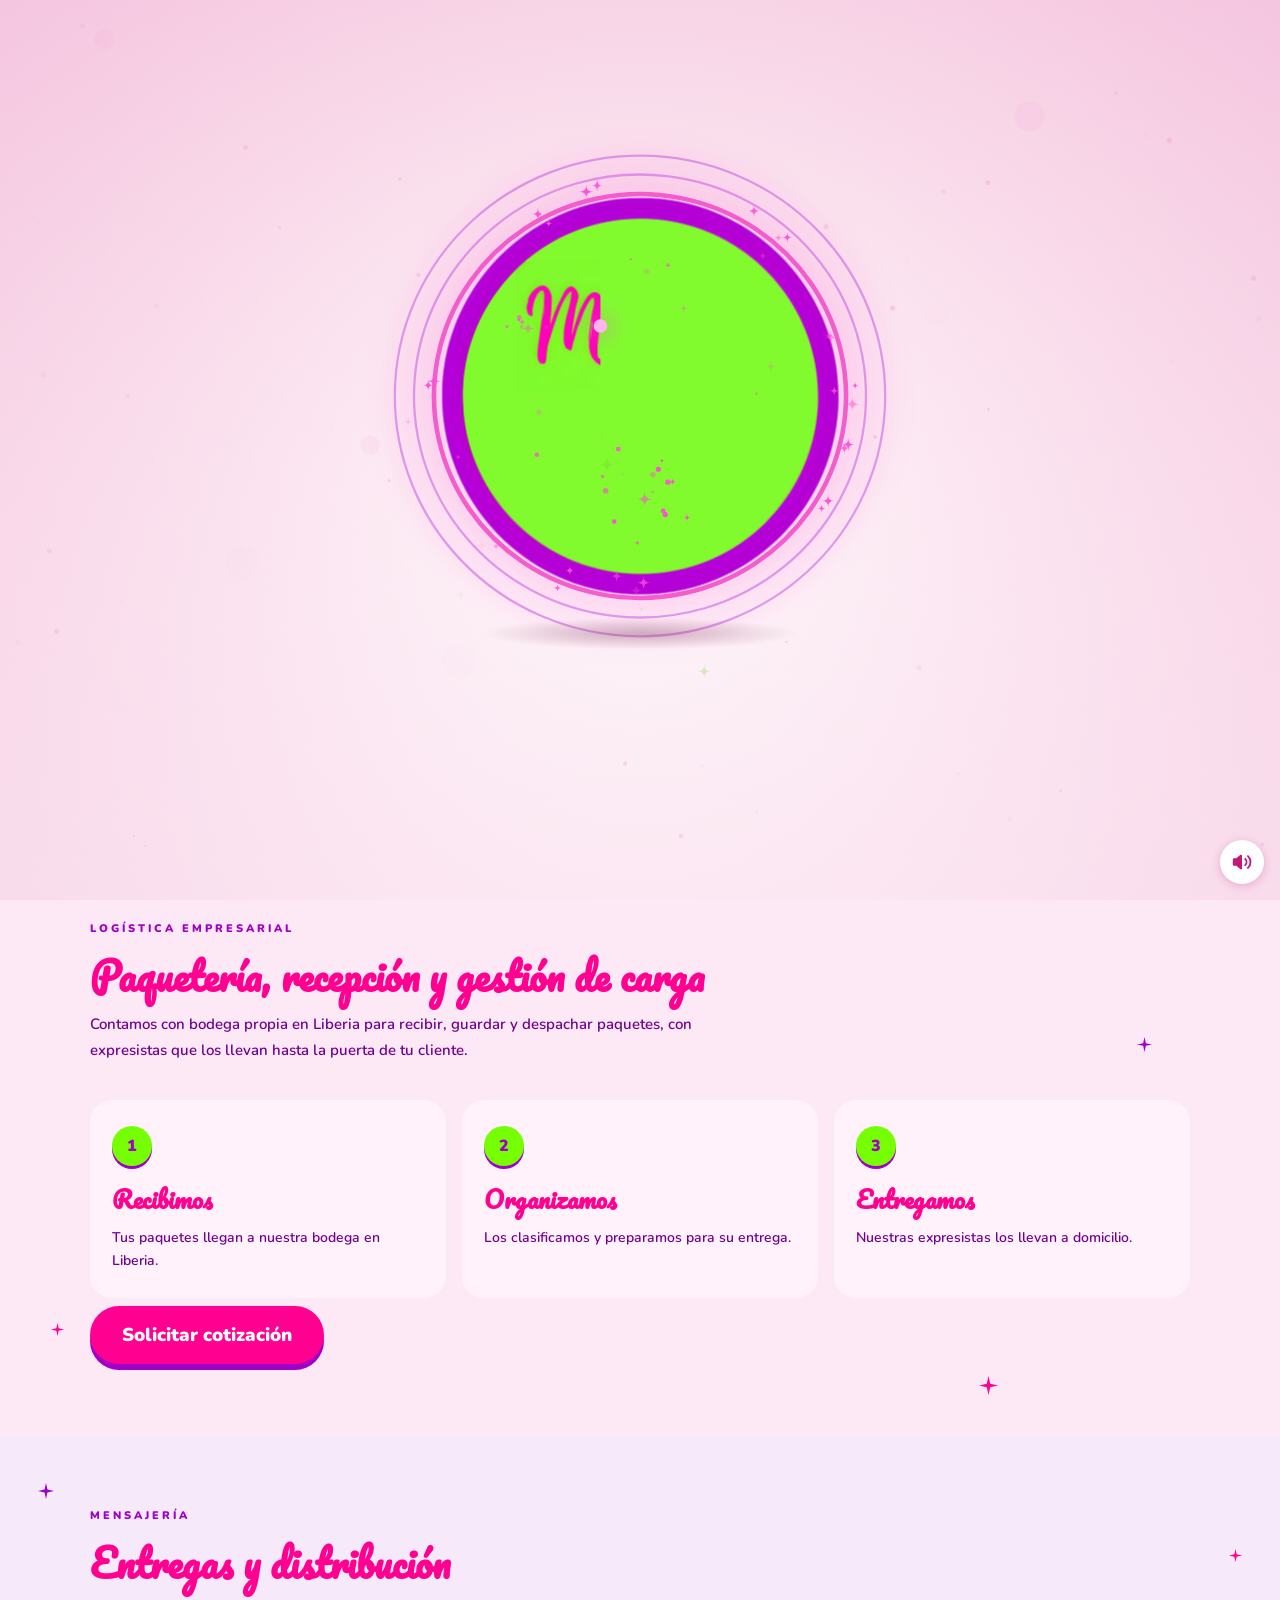
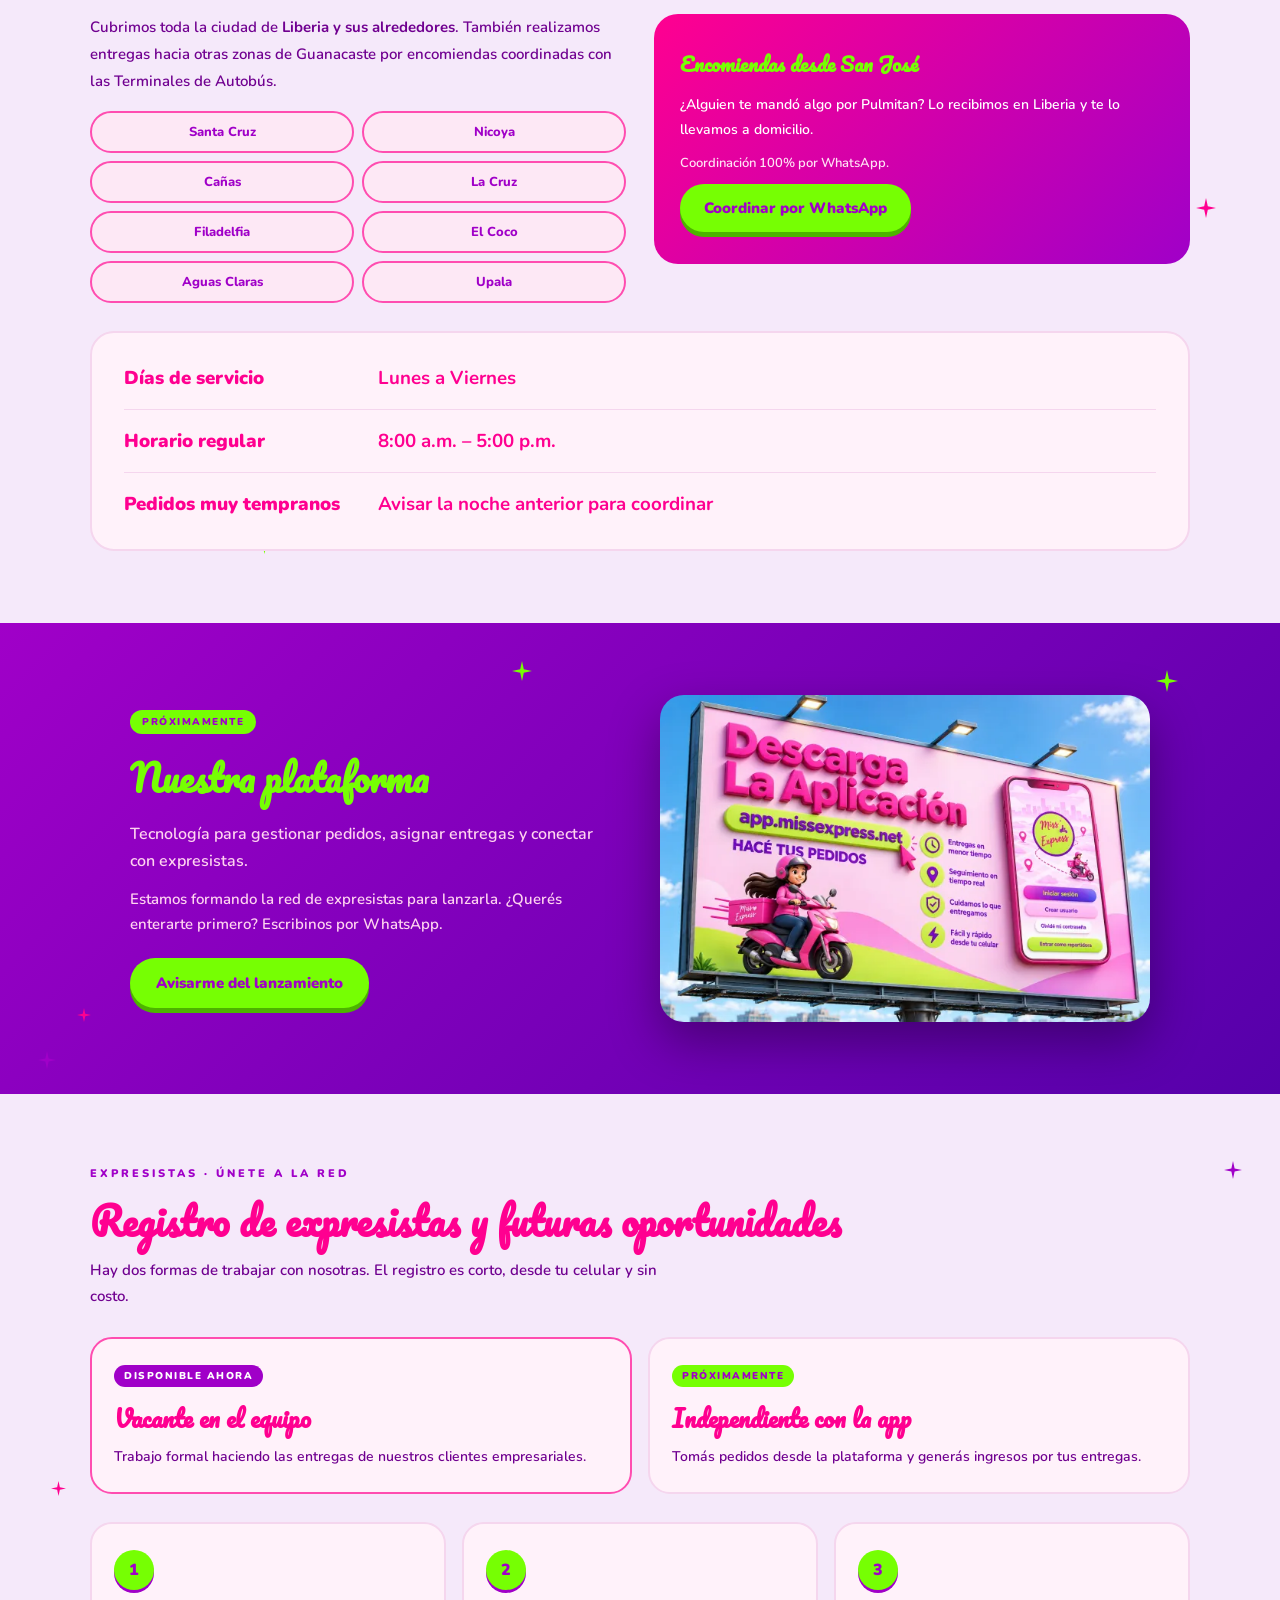
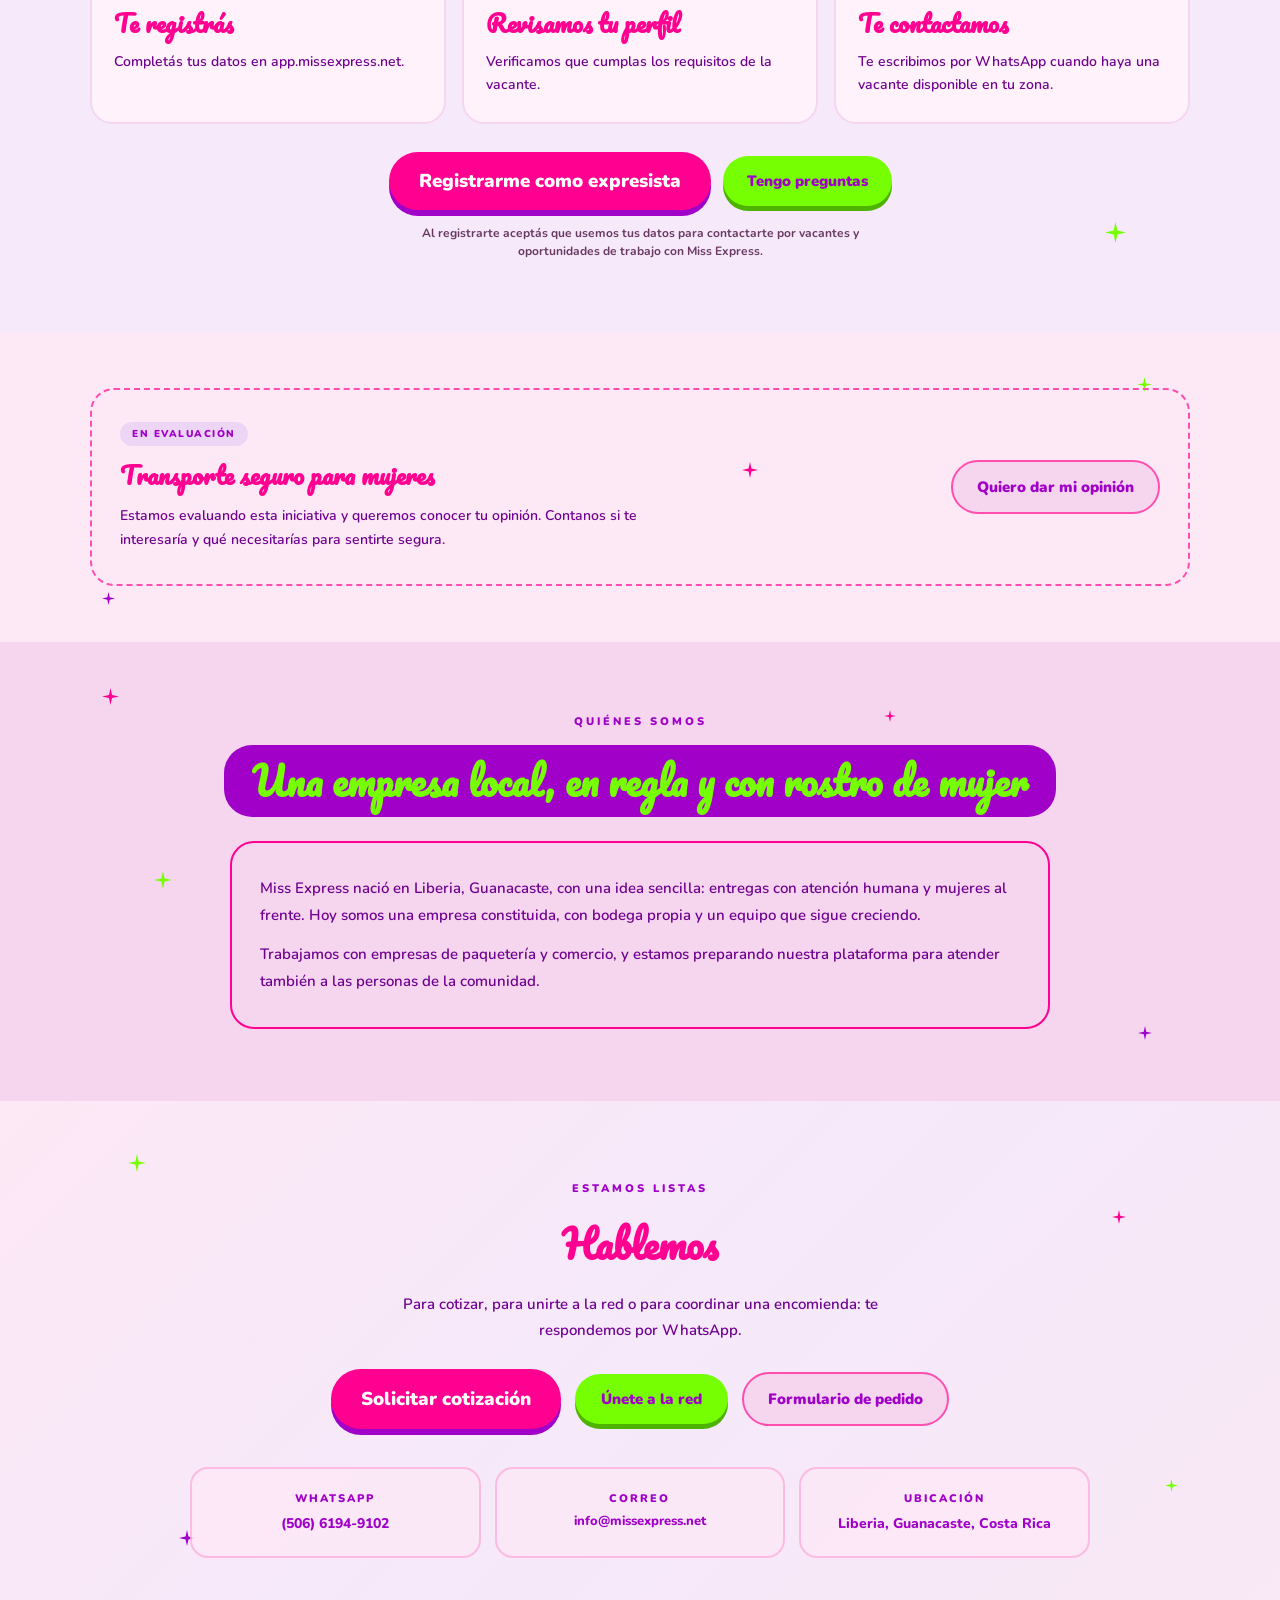
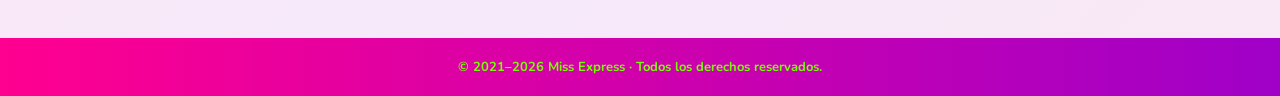
==== index.html @ f965c426 "Add intro animation with sound (img/intro.js), loaded with one tag in index.html Plays once per visi" ====
<!DOCTYPE html>
<html lang="es">
<head>
  <meta charset="utf-8"/>
  <!-- Seguridad: solo se permite lo que el sitio realmente usa (nada de terceros). Si algun dia agregas analitica, pixel, mapa o video, hay que permitirlo aqui. -->
  <meta http-equiv="Content-Security-Policy" content="default-src 'none'; script-src 'self' 'sha256-4MtlgUBeN1GFRUjgbDm10nyHS7yJCsRnuinpFXgWaWY=' https://www.clarity.ms https://scripts.clarity.ms; style-src 'self' 'unsafe-inline'; img-src 'self' https://*.clarity.ms https://c.bing.com; connect-src https://*.clarity.ms https://c.bing.com; font-src data:; base-uri 'none'; form-action 'none'; object-src 'none'; frame-src 'none'; upgrade-insecure-requests"/>
  <meta name="referrer" content="strict-origin-when-cross-origin"/>
  <meta name="viewport" content="width=device-width, initial-scale=1.0"/>

  <title>Miss Express – página principal</title>
  <meta name="description" content="Bienvenida a Miss Express: conoce nuestros servicios y accede fácilmente a la app para hacer tus pedidos en Liberia, Guanacaste."/>
  <meta name="robots" content="index, follow"/>
  <meta name="theme-color" content="#FF0090"/>

  <!-- Open Graph -->
  <meta property="og:url" content="https://missexpress.net/"/>
  <meta property="og:type" content="website"/>
  <meta property="og:title" content="Miss Express | Mensajería con rostro de mujer | Liberia, Guanacaste."/>
  <meta property="og:description" content="Mensajería local en Liberia, Guanacaste: entregas rápidas, seguras y con atención humana."/>
  <meta property="og:image" content="https://missexpress.net/img/Opengraph.png"/>

  <meta name="twitter:card" content="summary_large_image"/>
  <meta name="twitter:title" content="Miss Express | Mensajería con rostro de mujer | Liberia, Guanacaste."/>
  <meta name="twitter:description" content="Mensajería local en Liberia, Guanacaste: entregas rápidas, seguras y con atención humana."/>
  <meta name="twitter:image" content="https://missexpress.net/img/Opengraph.png"/>

  <!-- ICONOS -->
  <link rel="icon" type="image/webp" href="/img/favicon.webp"/>
  <link rel="apple-touch-icon" href="/img/Logo.webp"/>

  <link rel="preload" as="image" imagesrcset="img/Portada-640.webp 640w, img/Portada-960.webp 960w, img/Portada.webP.webp 1280w" imagesizes="(max-width:560px) calc(100vw - 104px), 452px" fetchpriority="high"/>
  <style>
:root{--rosa:#FF0090;--morado:#A000C8}
body{margin:0;font-family:'Nunito',sans-serif;background:#FDE8F5;color:#7A0050}
a{text-decoration:none}
h1,h2,h3,p{margin:0}
@keyframes brillito { 0%,100% { opacity:.35; transform:scale(.6) rotate(0deg); } 50% { opacity:1; transform:scale(1.15) rotate(12deg); } }
.brill { position:absolute; pointer-events:none; animation: brillito 2.6s ease-in-out infinite; }
.lima-legible{display:inline-block;background:#A000C8;color:#76FF03;padding:10px 18px;border-radius:18px}
h2.lima-legible{padding:12px 28px;border-radius:28px}
.icon-lima-border{stroke:#3C8C00;stroke-width:2.6}
.icon-lima-fill{stroke:#76FF03;stroke-width:1.8}
/* encabezado en celular: logo y boton arriba, y una barra morada con los 4 enlaces (en computadora no cambia) */
@media (max-width:700px){
  header.hdr{display:grid!important;grid-template-columns:1fr auto;align-items:center;gap:10px 12px!important;padding:10px 24px 0!important}
  header.hdr .hdr-logo{width:64px!important;height:64px!important}
  header.hdr .hdr-cta-m{display:inline-block!important}
  header.hdr .hdr-cta-d{display:none!important}
  header.hdr .hdr-nav{grid-column:1/-1;flex-wrap:nowrap!important;justify-content:space-between;gap:0!important;margin:0 -24px;padding:0 24px;background:#A000C8}
  header.hdr .hdr-nav a{padding:14px 6px!important}
}
/* inicio en celular: el titulo se ajusta al ancho de la pantalla (antes se cortaba) y el bloque queda centrado */
@media (max-width:700px){
  #inicio .hero-col{align-items:center!important;text-align:center}
  #inicio h1{font-size:clamp(34px,calc((100vw - 96px)/6.2),58px)!important}
  #inicio .hero-btns{justify-content:center}
}
/* la pagina se muestra cuando las fuentes estan listas (ver script al final del head) */
html.fp{visibility:hidden}
  </style>
  <!-- Fuentes Pacifico y Nunito incrustadas (solo caracteres del espanol): el texto nace con su fuente final y la pagina no salta al cargar -->
  <style>
@font-face{font-family:'Pacifico';font-style:normal;font-weight:400;font-display:swap;src:url([data-uri]) format('woff2')}
@font-face{font-family:'Nunito';font-style:normal;font-weight:600 900;font-display:swap;src:url([data-uri]) format('woff2')}
  </style>
    <script>
    /* 1) Evita saltos de diseno: la pagina queda oculta unos milisegundos hasta que las fuentes estan listas.
          Si algo falla, se muestra igual a los 2.5 s. Sin JavaScript nunca se oculta.
       2) Evita el clickjacking: si otro sitio intenta mostrar esta pagina dentro de un iframe, queda oculta.
       OJO: si editas este script, hay que recalcular el hash "sha256-..." de la meta Content-Security-Policy. */
    (function () {
      var h = document.documentElement;
      h.classList.add('fp');
      var enmarcada;
      try { enmarcada = window.top !== window.self; } catch (e) { enmarcada = true; }
      if (enmarcada) { return; }
      var listo = function () { h.classList.remove('fp'); };
      try {
        Promise.all([document.fonts.load('400 16px Pacifico'), document.fonts.load('800 16px Nunito')]).then(listo, listo);
      } catch (e) { listo(); }
      setTimeout(listo, 2500);
    })();
  </script>
</head>
<body>
<script src="img/intro.js"></script>
<div style="width:100%;background:#FDE8F5;display:flex;flex-direction:column">

<!-- FRANJA DE RECLUTAMIENTO -->
<aside aria-label="Reclutamiento de expresistas" style="background:#76FF03;padding:9px 24px;text-align:center;font-size:13px;font-weight:800;color:#5B0078">
  Estamos reclutando expresistas en Liberia ·
  <a href="https://app.missexpress.net/requisitos-repartidora" style="color:#A000C8;text-decoration:underline;white-space:nowrap">Registrate aquí</a>
</aside>

<!-- NAV -->
<header class="hdr" style="background:linear-gradient(90deg,#FF0090,#A000C8);display:flex;flex-wrap:wrap;align-items:center;justify-content:space-between;gap:12px;padding:12px 32px;padding:12px max(32px,calc((100% - 1100px)/4 - 54px)) 12px max(32px,calc((100% - 1100px)/4 - 44px));box-sizing:border-box">
  <div style="display:flex;align-items:center;gap:10px">
    <div class="hdr-logo" style="width:88px;height:88px;border-radius:50%;overflow:hidden;position:relative;flex-shrink:0"><img src="img/Logo.webp" alt="Miss Express" width="154" height="154" style="position:absolute;width:137.4%;height:auto;max-width:none;left:-18.7%;top:-16.2%;display:block"></div>
  </div>
  <a class="hdr-cta-m" href="#red" style="display:none;background:#76FF03;color:#A000C8;font-size:13px;font-weight:900;padding:13px 20px;border-radius:50px;box-shadow:0 3px 0 #4DB300">Expresistas</a>
  <nav class="hdr-nav" style="display:flex;flex-wrap:wrap;align-items:center;gap:6px">
    <a href="#inicio" style="color:#76FF03;font-size:13px;font-weight:800;padding:8px 14px">Inicio</a>
    <a href="#empresas" style="color:#76FF03;font-size:13px;font-weight:800;padding:8px 14px">Empresas</a>
    <a href="#plataforma" style="color:#76FF03;font-size:13px;font-weight:800;padding:8px 14px">Nuestra app</a>
    <a href="#contacto" style="color:#76FF03;font-size:13px;font-weight:800;padding:8px 14px">Contacto</a>
    <a class="hdr-cta-d" href="#red" style="background:#76FF03;color:#A000C8;font-size:13px;font-weight:900;padding:10px 18px;border-radius:50px;box-shadow:0 3px 0 #4DB300">Expresistas</a>
  </nav>
</header>

<main>
<!-- HERO -->
<section id="inicio" style="background:linear-gradient(160deg,#FDE8F5 0%,#F5E9FA 50%,#F9E8F5 100%);padding:80px 48px 56px;box-sizing:border-box;position:relative;overflow:hidden">
  <div class="brill" style="top:8%;left:5%;animation-delay:0s" aria-hidden="true">
    <svg width="20" height="20" viewBox="0 0 20 20"><path d="M10 0 L11.8 8.2 L20 10 L11.8 11.8 L10 20 L8.2 11.8 L0 10 L8.2 8.2Z" fill="#FF0090"></path></svg>
  </div>
  <div class="brill" style="top:6%;right:28%;animation-delay:.7s" aria-hidden="true">
    <svg width="28" height="28" viewBox="0 0 20 20"><path d="M10 0 L11.8 8.2 L20 10 L11.8 11.8 L10 20 L8.2 11.8 L0 10 L8.2 8.2Z" fill="#76FF03"></path></svg>
  </div>
  <div class="brill" style="top:42%;right:10%;animation-delay:1.3s" aria-hidden="true">
    <svg width="14" height="14" viewBox="0 0 20 20"><path d="M10 0 L11.8 8.2 L20 10 L11.8 11.8 L10 20 L8.2 11.8 L0 10 L8.2 8.2Z" fill="#A000C8"></path></svg>
  </div>
  <div class="brill" style="bottom:3%;right:3%;animation-delay:1.9s" aria-hidden="true">
    <svg width="12" height="12" viewBox="0 0 20 20"><path d="M10 0 L11.8 8.2 L20 10 L11.8 11.8 L10 20 L8.2 11.8 L0 10 L8.2 8.2Z" fill="#FF0090"></path></svg>
  </div>
  <div class="brill" style="top:15%;right:2%;animation-delay:2.3s" aria-hidden="true">
    <svg width="16" height="16" viewBox="0 0 20 20"><path d="M10 0 L11.8 8.2 L20 10 L11.8 11.8 L10 20 L8.2 11.8 L0 10 L8.2 8.2Z" fill="#A000C8"></path></svg>
  </div>
  <div class="brill" style="bottom:28%;right:30%;animation-delay:.3s" aria-hidden="true">
    <svg width="22" height="22" viewBox="0 0 20 20"><path d="M10 0 L11.8 8.2 L20 10 L11.8 11.8 L10 20 L8.2 11.8 L0 10 L8.2 8.2Z" fill="#76FF03"></path></svg>
  </div>
  <div style="max-width:1100px;margin:0 auto;position:relative;z-index:2">
    <div style="display:flex;flex-wrap:wrap;align-items:center;gap:48px">
      <div class="hero-col" style="flex:1 1 420px;min-width:0;display:flex;flex-direction:column;gap:20px;align-items:flex-start">
        <span style="background:rgba(160,0,200,.1);color:#A000C8;font-size:11px;font-weight:900;letter-spacing:2px;text-transform:uppercase;padding:7px 16px;border-radius:50px;border:1.5px solid rgba(160,0,200,.2)">Logística · Entregas · Tecnología</span>
        <h1 style="font-family:'Pacifico',cursive;font-size:58px;line-height:1.15;color:var(--rosa)">Movemos negocios. <span style="color:#A000C8">Conectamos oportunidades.</span></h1>
        <p class="lima-legible" style="font-size:18px;line-height:1.7;font-weight:700;max-width:480px;margin-top:24px">Soluciones logísticas y de entrega respaldadas por tecnología en Liberia, Guanacaste.</p>
        <div class="hero-btns" style="display:flex;flex-wrap:wrap;gap:12px;align-items:center">
          <a href="https://app.missexpress.net/cotizar" style="background:var(--rosa);color:#FFFFFF;font-size:18.7px;font-weight:900;text-align:center;padding:17px 32px;border-radius:50px;box-shadow:0 6px 0 #A000C8">Solicitar cotización</a>
          <a href="#plataforma" style="background:#F5D6EE;color:var(--morado);font-size:15px;font-weight:900;padding:15px 24px;border-radius:50px;border:2px solid #FF4DB0">Conocer la plataforma</a>
        </div>
      </div>
      <div style="flex:1 1 400px;max-width:460px;border-radius:28px;border:4px solid #A000C8;overflow:hidden;box-shadow:0 20px 60px rgba(160,0,200,.25),0 0 0 6px rgba(160,0,200,.08)">
        <img src="img/Portada-960.webp" srcset="img/Portada-640.webp 640w, img/Portada-960.webp 960w, img/Portada.webP.webp 1280w" sizes="(max-width:560px) calc(100vw - 104px), 452px" width="960" height="540" fetchpriority="high" decoding="async" alt="Expresista, moto rosada y bodega de Miss Express" style="width:100%;height:auto;display:block">
      </div>
    </div>
    <div style="display:grid;grid-template-columns:repeat(4,1fr);gap:8px;margin-top:40px">
      <a href="#empresas" style="display:flex;flex-direction:column;align-items:center;text-align:center;gap:6px;background:#EDD6F5;border:2px solid #C87FE0;border-radius:16px;padding:12px 6px;min-width:0">
        <svg width="20" height="20" viewBox="0 0 24 24" fill="none" stroke-linecap="round" stroke-linejoin="round" aria-hidden="true" style="flex-shrink:0"><g class="icon-lima-border"><path d="M21 8l-9-5-9 5v8l9 5 9-5V8z"></path><path d="M3 8l9 5 9-5M12 13v8"></path></g><g class="icon-lima-fill"><path d="M21 8l-9-5-9 5v8l9 5 9-5V8z"></path><path d="M3 8l9 5 9-5M12 13v8"></path></g></svg>
        <span style="font-size:11px;font-weight:900;color:var(--morado);line-height:1.3">Logística empresarial</span>
      </a>
      <a href="#cobertura" style="display:flex;flex-direction:column;align-items:center;text-align:center;gap:6px;background:#EDD6F5;border:2px solid #C87FE0;border-radius:16px;padding:12px 6px;min-width:0">
        <svg width="20" height="20" viewBox="0 0 24 24" fill="none" stroke-linecap="round" stroke-linejoin="round" aria-hidden="true" style="flex-shrink:0"><g class="icon-lima-border"><circle cx="6" cy="17" r="3"></circle><circle cx="18" cy="17" r="3"></circle><path d="M9 17h6M6 14l3-7h4l2 4h3"></path></g><g class="icon-lima-fill"><circle cx="6" cy="17" r="3"></circle><circle cx="18" cy="17" r="3"></circle><path d="M9 17h6M6 14l3-7h4l2 4h3"></path></g></svg>
        <span style="font-size:11px;font-weight:900;color:var(--morado);line-height:1.3">Mensajería</span>
      </a>
      <a href="#plataforma" style="display:flex;flex-direction:column;align-items:center;text-align:center;gap:6px;background:#EDD6F5;border:2px solid #C87FE0;border-radius:16px;padding:12px 6px;min-width:0">
        <svg width="20" height="20" viewBox="0 0 24 24" fill="none" stroke-linecap="round" stroke-linejoin="round" aria-hidden="true" style="flex-shrink:0"><g class="icon-lima-border"><rect x="7" y="2" width="10" height="20" rx="2"></rect><path d="M11 18h2"></path></g><g class="icon-lima-fill"><rect x="7" y="2" width="10" height="20" rx="2"></rect><path d="M11 18h2"></path></g></svg>
        <span style="font-size:11px;font-weight:900;color:var(--morado);line-height:1.3">Nuestra plataforma</span>
      </a>
      <a href="#red" style="display:flex;flex-direction:column;align-items:center;text-align:center;gap:6px;background:#EDD6F5;border:2px solid #C87FE0;border-radius:16px;padding:12px 6px;min-width:0">
        <svg width="20" height="20" viewBox="0 0 24 24" fill="none" stroke-linecap="round" stroke-linejoin="round" aria-hidden="true" style="flex-shrink:0"><g class="icon-lima-border"><circle cx="12" cy="8" r="4"></circle><path d="M4 21c0-4 4-6 8-6s8 2 8 6"></path></g><g class="icon-lima-fill"><circle cx="12" cy="8" r="4"></circle><path d="M4 21c0-4 4-6 8-6s8 2 8 6"></path></g></svg>
        <span style="font-size:11px;font-weight:900;color:var(--morado);line-height:1.3">Únete a la red</span>
      </a>
    </div>
  </div>
</section>

<!-- 1. LOGÍSTICA EMPRESARIAL -->
<section id="empresas" style="background:#FDE8F5;padding:72px 48px;box-sizing:border-box;position:relative;overflow:hidden">
  <div class="brill" style="top:4%;right:3%;animation-delay:.3s" aria-hidden="true">
    <svg width="18" height="18" viewBox="0 0 20 20"><path d="M10 0 L11.8 8.2 L20 10 L11.8 11.8 L10 20 L8.2 11.8 L0 10 L8.2 8.2Z" fill="#76FF03"></path></svg>
  </div>
  <div class="brill" style="bottom:16%;left:4%;animation-delay:1.1s" aria-hidden="true">
    <svg width="13" height="13" viewBox="0 0 20 20"><path d="M10 0 L11.8 8.2 L20 10 L11.8 11.8 L10 20 L8.2 11.8 L0 10 L8.2 8.2Z" fill="#FF0090"></path></svg>
  </div>
  <div class="brill" style="top:32%;right:10%;animation-delay:2.0s" aria-hidden="true">
    <svg width="15" height="15" viewBox="0 0 20 20"><path d="M10 0 L11.8 8.2 L20 10 L11.8 11.8 L10 20 L8.2 11.8 L0 10 L8.2 8.2Z" fill="#A000C8"></path></svg>
  </div>
  <div class="brill" style="bottom:6%;right:22%;animation-delay:.9s" aria-hidden="true">
    <svg width="19" height="19" viewBox="0 0 20 20"><path d="M10 0 L11.8 8.2 L20 10 L11.8 11.8 L10 20 L8.2 11.8 L0 10 L8.2 8.2Z" fill="#FF0090"></path></svg>
  </div>
  <div style="max-width:1100px;margin:0 auto;position:relative;z-index:2">
    <p style="font-size:11px;font-weight:900;letter-spacing:3px;text-transform:uppercase;color:#A000C8;margin-bottom:16px">Logística empresarial</p>
    <h2 style="font-family:'Pacifico',cursive;font-size:38px;color:var(--rosa);line-height:1.25;margin-bottom:12px">Paquetería, recepción y gestión de carga</h2>
    <p style="font-size:15px;line-height:1.75;font-weight:600;color:#700090;max-width:620px;margin-bottom:36px">Contamos con bodega propia en Liberia para recibir, guardar y despachar paquetes, con expresistas que los llevan hasta la puerta de tu cliente.</p>
    <div style="display:grid;grid-template-columns:repeat(auto-fit,minmax(min(240px,100%),1fr));gap:16px">
      <div style="background:#FFF2FA;border-radius:22px;padding:26px 22px">
        <div style="width:40px;height:40px;border-radius:50%;background:#76FF03;color:#A000C8;font-weight:900;display:flex;align-items:center;justify-content:center;margin-bottom:12px;box-shadow:0 3px 0 #A000C8">1</div>
        <h3 style="font-family:'Pacifico',cursive;font-size:24px;color:var(--rosa);margin-bottom:6px">Recibimos</h3>
        <p style="font-size:14px;line-height:1.65;font-weight:600;color:#700090">Tus paquetes llegan a nuestra bodega en Liberia.</p>
      </div>
      <div style="background:#FFF2FA;border-radius:22px;padding:26px 22px">
        <div style="width:40px;height:40px;border-radius:50%;background:#76FF03;color:#A000C8;font-weight:900;display:flex;align-items:center;justify-content:center;margin-bottom:12px;box-shadow:0 3px 0 #A000C8">2</div>
        <h3 style="font-family:'Pacifico',cursive;font-size:24px;color:var(--rosa);margin-bottom:6px">Organizamos</h3>
        <p style="font-size:14px;line-height:1.65;font-weight:600;color:#700090">Los clasificamos y preparamos para su entrega.</p>
      </div>
      <div style="background:#FFF2FA;border-radius:22px;padding:26px 22px">
        <div style="width:40px;height:40px;border-radius:50%;background:#76FF03;color:#A000C8;font-weight:900;display:flex;align-items:center;justify-content:center;margin-bottom:12px;box-shadow:0 3px 0 #A000C8">3</div>
        <h3 style="font-family:'Pacifico',cursive;font-size:24px;color:var(--rosa);margin-bottom:6px">Entregamos</h3>
        <p style="font-size:14px;line-height:1.65;font-weight:600;color:#700090">Nuestras expresistas los llevan a domicilio.</p>
      </div>
    </div>
    <div style="margin-top:8px">
      <a href="https://app.missexpress.net/cotizar" style="display:inline-block;background:var(--rosa);color:#FFFFFF;font-size:18.7px;font-weight:900;text-align:center;padding:16px 32px;border-radius:50px;box-shadow:0 6px 0 #A000C8">Solicitar cotización</a>
    </div>
  </div>
</section>

<!-- 2. MENSAJERÍA: COBERTURA Y HORARIO -->
<section id="cobertura" style="background:#F5E9FA;padding:72px 48px;box-sizing:border-box;position:relative;overflow:hidden">
  <div class="brill" style="top:6%;left:3%;animation-delay:.6s" aria-hidden="true">
    <svg width="16" height="16" viewBox="0 0 20 20"><path d="M10 0 L11.8 8.2 L20 10 L11.8 11.8 L10 20 L8.2 11.8 L0 10 L8.2 8.2Z" fill="#A000C8"></path></svg>
  </div>
  <div class="brill" style="top:46%;right:5%;animation-delay:1.7s" aria-hidden="true">
    <svg width="20" height="20" viewBox="0 0 20 20"><path d="M10 0 L11.8 8.2 L20 10 L11.8 11.8 L10 20 L8.2 11.8 L0 10 L8.2 8.2Z" fill="#FF0090"></path></svg>
  </div>
  <div class="brill" style="bottom:8%;left:20%;animation-delay:.4s" aria-hidden="true">
    <svg width="17" height="17" viewBox="0 0 20 20"><path d="M10 0 L11.8 8.2 L20 10 L11.8 11.8 L10 20 L8.2 11.8 L0 10 L8.2 8.2Z" fill="#76FF03"></path></svg>
  </div>
  <div class="brill" style="top:14%;right:3%;animation-delay:2.2s" aria-hidden="true">
    <svg width="13" height="13" viewBox="0 0 20 20"><path d="M10 0 L11.8 8.2 L20 10 L11.8 11.8 L10 20 L8.2 11.8 L0 10 L8.2 8.2Z" fill="#FF0090"></path></svg>
  </div>
  <div style="max-width:1100px;margin:0 auto;position:relative;z-index:2">
    <p style="font-size:11px;font-weight:900;letter-spacing:3px;text-transform:uppercase;color:#A000C8;margin-bottom:16px">Mensajería</p>
    <h2 style="font-family:'Pacifico',cursive;font-size:38px;color:var(--rosa);line-height:1.25;margin-bottom:28px">Entregas y distribución</h2>
    <div style="display:grid;grid-template-columns:repeat(auto-fit,minmax(min(320px,100%),1fr));gap:28px;align-items:start">
      <div>
        <p style="font-size:15px;line-height:1.8;font-weight:600;color:#700090;margin-bottom:16px">Cubrimos toda la ciudad de <strong>Liberia y sus alrededores</strong>. También realizamos entregas hacia otras zonas de Guanacaste por encomiendas coordinadas con las Terminales de Autobús.</p>
        <div style="display:grid;grid-template-columns:1fr 1fr;gap:8px">
          <div style="background:#FDE8F5;border:2px solid #FF4DB0;border-radius:50px;padding:10px 14px;font-size:13px;font-weight:800;color:var(--morado);text-align:center">Santa Cruz</div>
          <div style="background:#FDE8F5;border:2px solid #FF4DB0;border-radius:50px;padding:10px 14px;font-size:13px;font-weight:800;color:var(--morado);text-align:center">Nicoya</div>
          <div style="background:#FDE8F5;border:2px solid #FF4DB0;border-radius:50px;padding:10px 14px;font-size:13px;font-weight:800;color:var(--morado);text-align:center">Cañas</div>
          <div style="background:#FDE8F5;border:2px solid #FF4DB0;border-radius:50px;padding:10px 14px;font-size:13px;font-weight:800;color:var(--morado);text-align:center">La Cruz</div>
          <div style="background:#FDE8F5;border:2px solid #FF4DB0;border-radius:50px;padding:10px 14px;font-size:13px;font-weight:800;color:var(--morado);text-align:center">Filadelfia</div>
          <div style="background:#FDE8F5;border:2px solid #FF4DB0;border-radius:50px;padding:10px 14px;font-size:13px;font-weight:800;color:var(--morado);text-align:center">El Coco</div>
          <div style="background:#FDE8F5;border:2px solid #FF4DB0;border-radius:50px;padding:10px 14px;font-size:13px;font-weight:800;color:var(--morado);text-align:center">Aguas Claras</div>
          <div style="background:#FDE8F5;border:2px solid #FF4DB0;border-radius:50px;padding:10px 14px;font-size:13px;font-weight:800;color:var(--morado);text-align:center">Upala</div>
        </div>
      </div>
      <div style="background:linear-gradient(135deg,#FF0090,#A000C8);border-radius:24px;padding:32px 26px;display:flex;flex-direction:column;gap:12px;align-items:flex-start">
        <h3 style="font-family:'Pacifico',cursive;font-size:20px;color:#76FF03">Encomiendas desde San José</h3>
        <p style="font-size:14px;line-height:1.75;font-weight:600;color:#FFFFFF">¿Alguien te mandó algo por Pulmitan? Lo recibimos en Liberia y te lo llevamos a domicilio.</p>
        <p style="font-size:13px;font-weight:600;color:#FFE3F5">Coordinación 100% por WhatsApp.</p>
        <a href="https://wa.me/50661949102" style="background:#76FF03;color:#A000C8;font-size:15px;font-weight:900;padding:14px 24px;border-radius:50px;box-shadow:0 5px 0 #4DB300">Coordinar por WhatsApp</a>
      </div>
    </div>
    <div style="margin-top:28px;background:#FFF2FA;border:2px solid #F5D6EE;border-radius:24px;padding:32px;display:flex;flex-direction:column;gap:18px">
      <div style="display:flex;flex-wrap:wrap;gap:14px;align-items:flex-start;padding-bottom:18px;border-bottom:1.5px solid #F5D6EE"><div style="font-weight:900;font-size:18.7px;color:var(--rosa);flex:0 0 min(240px,100%)">Días de servicio</div><div style="font-size:18.7px;font-weight:700;color:var(--rosa)">Lunes a Viernes</div></div>
      <div style="display:flex;flex-wrap:wrap;gap:14px;align-items:flex-start;padding-bottom:18px;border-bottom:1.5px solid #F5D6EE"><div style="font-weight:900;font-size:18.7px;color:var(--rosa);flex:0 0 min(240px,100%)">Horario regular</div><div style="font-size:18.7px;font-weight:700;color:var(--rosa)">8:00 a.m. – 5:00 p.m.</div></div>
      <div style="display:flex;flex-wrap:wrap;gap:14px;align-items:flex-start"><div style="font-weight:900;font-size:18.7px;color:var(--rosa);flex:0 0 min(240px,100%)">Pedidos muy tempranos</div><div style="font-size:18.7px;font-weight:700;color:var(--rosa)">Avisar la noche anterior para coordinar</div></div>
    </div>
  </div>
</section>

<!-- 3. NUESTRA PLATAFORMA -->
<section id="plataforma" style="background:linear-gradient(135deg,#A000C8 0%,#5500AA 100%);padding:72px 48px;box-sizing:border-box;position:relative;overflow:hidden">
  <div class="brill" style="top:10%;right:8%;animation-delay:.4s" aria-hidden="true">
    <svg width="22" height="22" viewBox="0 0 20 20"><path d="M10 0 L11.8 8.2 L20 10 L11.8 11.8 L10 20 L8.2 11.8 L0 10 L8.2 8.2Z" fill="#76FF03"></path></svg>
  </div>
  <div class="brill" style="bottom:14%;left:6%;animation-delay:1.5s" aria-hidden="true">
    <svg width="14" height="14" viewBox="0 0 20 20"><path d="M10 0 L11.8 8.2 L20 10 L11.8 11.8 L10 20 L8.2 11.8 L0 10 L8.2 8.2Z" fill="#FF0090"></path></svg>
  </div>
  <div class="brill" style="bottom:4%;left:3%;animation-delay:.7s" aria-hidden="true">
    <svg width="18" height="18" viewBox="0 0 20 20"><path d="M10 0 L11.8 8.2 L20 10 L11.8 11.8 L10 20 L8.2 11.8 L0 10 L8.2 8.2Z" fill="#A000C8"></path></svg>
  </div>
  <div class="brill" style="top:8%;left:40%;animation-delay:1.9s" aria-hidden="true">
    <svg width="20" height="20" viewBox="0 0 20 20"><path d="M10 0 L11.8 8.2 L20 10 L11.8 11.8 L10 20 L8.2 11.8 L0 10 L8.2 8.2Z" fill="#76FF03"></path></svg>
  </div>
  <div style="max-width:1020px;margin:0 auto;display:flex;flex-wrap:wrap;align-items:center;gap:40px;position:relative;z-index:2">
    <div style="flex:1 1 320px;display:flex;flex-direction:column;align-items:flex-start;gap:12px">
      <span style="background:#76FF03;color:#A000C8;font-size:10px;font-weight:900;letter-spacing:1.5px;text-transform:uppercase;padding:5px 12px;border-radius:50px">Próximamente</span>
      <h2 style="font-family:'Pacifico',cursive;font-size:36px;color:#76FF03">Nuestra plataforma</h2>
      <p style="font-size:16px;line-height:1.7;font-weight:600;color:#FFD3F0">Tecnología para gestionar pedidos, asignar entregas y conectar con expresistas.</p>
      <p style="font-size:15px;line-height:1.7;font-weight:600;color:#FFD3F0">Estamos formando la red de expresistas para lanzarla. ¿Querés enterarte primero? Escribinos por WhatsApp.</p>
      <a href="mailto:info@missexpress.net" style="margin-top:8px;background:#76FF03;color:#A000C8;font-size:15px;font-weight:900;padding:15px 26px;border-radius:50px;box-shadow:0 5px 0 #4DB300">Avisarme del lanzamiento</a>
    </div>
    <div style="flex:1 1 320px;border-radius:24px;overflow:hidden;box-shadow:0 20px 50px rgba(0,0,0,.35)">
      <img src="img/Anuncio-960.webp" srcset="img/Anuncio-640.webp 640w, img/Anuncio-960.webp 960w, img/Anuncio-1280.webp 1280w" sizes="(max-width:560px) calc(100vw - 96px), 490px" width="960" height="640" loading="lazy" decoding="async" alt="Concepto de la valla de lanzamiento: Descarga la App Miss Express" style="width:100%;height:auto;display:block">
    </div>
  </div>
</section>

<!-- 4. ÚNETE A LA RED -->
<section id="red" style="background:#F5E9FA;padding:72px 48px;box-sizing:border-box;position:relative;overflow:hidden">
  <div class="brill" style="top:8%;right:3%;animation-delay:.9s" aria-hidden="true">
    <svg width="18" height="18" viewBox="0 0 20 20"><path d="M10 0 L11.8 8.2 L20 10 L11.8 11.8 L10 20 L8.2 11.8 L0 10 L8.2 8.2Z" fill="#A000C8"></path></svg>
  </div>
  <div class="brill" style="top:46%;left:4%;animation-delay:.2s" aria-hidden="true">
    <svg width="15" height="15" viewBox="0 0 20 20"><path d="M10 0 L11.8 8.2 L20 10 L11.8 11.8 L10 20 L8.2 11.8 L0 10 L8.2 8.2Z" fill="#FF0090"></path></svg>
  </div>
  <div class="brill" style="bottom:10%;right:12%;animation-delay:1.6s" aria-hidden="true">
    <svg width="21" height="21" viewBox="0 0 20 20"><path d="M10 0 L11.8 8.2 L20 10 L11.8 11.8 L10 20 L8.2 11.8 L0 10 L8.2 8.2Z" fill="#76FF03"></path></svg>
  </div>
  <div class="brill" style="top:72%;left:30%;animation-delay:2.4s" aria-hidden="true">
    <svg width="12" height="12" viewBox="0 0 20 20"><path d="M10 0 L11.8 8.2 L20 10 L11.8 11.8 L10 20 L8.2 11.8 L0 10 L8.2 8.2Z" fill="#A000C8"></path></svg>
  </div>
  <div style="max-width:1100px;margin:0 auto;position:relative;z-index:2">
    <p style="font-size:11px;font-weight:900;letter-spacing:3px;text-transform:uppercase;color:#A000C8;margin-bottom:16px">Expresistas · Únete a la red</p>
    <h2 style="font-family:'Pacifico',cursive;font-size:38px;color:var(--rosa);line-height:1.25;margin-bottom:12px">Registro de expresistas y futuras oportunidades</h2>
    <p style="font-size:15px;line-height:1.75;font-weight:600;color:#700090;max-width:600px;margin-bottom:28px">Hay dos formas de trabajar con nosotras. El registro es corto, desde tu celular y sin costo.</p>
    <div style="display:grid;grid-template-columns:repeat(auto-fit,minmax(min(280px,100%),1fr));gap:16px;margin-bottom:28px">
      <div style="background:#FFF2FA;border:2px solid #FF4DB0;border-radius:22px;padding:24px 22px">
        <span style="background:var(--morado);color:#FFFFFF;font-size:10px;font-weight:900;letter-spacing:1.5px;text-transform:uppercase;padding:4px 10px;border-radius:50px">Disponible ahora</span>
        <h3 style="font-family:'Pacifico',cursive;font-size:24px;color:var(--rosa);margin:12px 0 6px">Vacante en el equipo</h3>
        <p style="font-size:14px;line-height:1.65;font-weight:600;color:#700090">Trabajo formal haciendo las entregas de nuestros clientes empresariales.</p>
      </div>
      <div style="background:#FFF2FA;border:2px solid #F5D6EE;border-radius:22px;padding:24px 22px">
        <span style="background:#76FF03;color:#A000C8;font-size:10px;font-weight:900;letter-spacing:1.5px;text-transform:uppercase;padding:4px 10px;border-radius:50px">Próximamente</span>
        <h3 style="font-family:'Pacifico',cursive;font-size:24px;color:var(--rosa);margin:12px 0 6px">Independiente con la app</h3>
        <p style="font-size:14px;line-height:1.65;font-weight:600;color:#700090">Tomás pedidos desde la plataforma y generás ingresos por tus entregas.</p>
      </div>
    </div>
    <div style="display:grid;grid-template-columns:repeat(auto-fit,minmax(min(240px,100%),1fr));gap:16px">
      <div style="background:#FFF2FA;border:2px solid #F5D6EE;border-radius:22px;padding:26px 22px">
        <div style="width:40px;height:40px;border-radius:50%;background:#76FF03;color:#A000C8;font-weight:900;display:flex;align-items:center;justify-content:center;margin-bottom:12px;box-shadow:0 3px 0 #A000C8">1</div>
        <h3 style="font-family:'Pacifico',cursive;font-size:24px;color:var(--rosa);margin-bottom:6px">Te registrás</h3>
        <p style="font-size:14px;line-height:1.65;font-weight:600;color:#700090">Completás tus datos en app.missexpress.net.</p>
      </div>
      <div style="background:#FFF2FA;border:2px solid #F5D6EE;border-radius:22px;padding:26px 22px">
        <div style="width:40px;height:40px;border-radius:50%;background:#76FF03;color:#A000C8;font-weight:900;display:flex;align-items:center;justify-content:center;margin-bottom:12px;box-shadow:0 3px 0 #A000C8">2</div>
        <h3 style="font-family:'Pacifico',cursive;font-size:24px;color:var(--rosa);margin-bottom:6px">Revisamos tu perfil</h3>
        <p style="font-size:14px;line-height:1.65;font-weight:600;color:#700090">Verificamos que cumplas los requisitos de la vacante.</p>
      </div>
      <div style="background:#FFF2FA;border:2px solid #F5D6EE;border-radius:22px;padding:26px 22px">
        <div style="width:40px;height:40px;border-radius:50%;background:#76FF03;color:#A000C8;font-weight:900;display:flex;align-items:center;justify-content:center;margin-bottom:12px;box-shadow:0 3px 0 #A000C8">3</div>
        <h3 style="font-family:'Pacifico',cursive;font-size:24px;color:var(--rosa);margin-bottom:6px">Te contactamos</h3>
        <p style="font-size:14px;line-height:1.65;font-weight:600;color:#700090">Te escribimos por WhatsApp cuando haya una vacante disponible en tu zona.</p>
      </div>
    </div>
    <div style="margin-top:28px;display:flex;flex-wrap:wrap;gap:12px;align-items:center;justify-content:center">
      <a href="https://app.missexpress.net/requisitos-repartidora" style="background:var(--rosa);color:#FFFFFF;font-size:18.7px;font-weight:900;text-align:center;padding:16px 30px;border-radius:50px;box-shadow:0 6px 0 #A000C8">Registrarme como expresista</a>
      <a href="mailto:info@missexpress.net" style="background:#76FF03;color:#A000C8;font-size:15px;font-weight:900;padding:15px 24px;border-radius:50px;box-shadow:0 5px 0 #4DB300">Tengo preguntas</a>
    </div>
    <p style="font-size:12px;font-weight:700;color:#6B3A63;max-width:460px;line-height:1.5;margin:14px auto 0;text-align:center">Al registrarte aceptás que usemos tus datos para contactarte por vacantes y oportunidades de trabajo con Miss Express.</p>
  </div>
</section>

<!-- INICIATIVA EN EVALUACIÓN: TRANSPORTE SEGURO DE PASAJERAS -->
<section style="background:#FDE8F5;padding:56px 48px;box-sizing:border-box;position:relative;overflow:hidden">
  <div class="brill" style="top:14%;right:10%;animation-delay:.2s" aria-hidden="true">
    <svg width="15" height="15" viewBox="0 0 20 20"><path d="M10 0 L11.8 8.2 L20 10 L11.8 11.8 L10 20 L8.2 11.8 L0 10 L8.2 8.2Z" fill="#76FF03"></path></svg>
  </div>
  <div class="brill" style="bottom:10%;left:8%;animation-delay:1.3s" aria-hidden="true">
    <svg width="13" height="13" viewBox="0 0 20 20"><path d="M10 0 L11.8 8.2 L20 10 L11.8 11.8 L10 20 L8.2 11.8 L0 10 L8.2 8.2Z" fill="#A000C8"></path></svg>
  </div>
  <div class="brill" style="top:42%;left:58%;animation-delay:.6s" aria-hidden="true">
    <svg width="16" height="16" viewBox="0 0 20 20"><path d="M10 0 L11.8 8.2 L20 10 L11.8 11.8 L10 20 L8.2 11.8 L0 10 L8.2 8.2Z" fill="#FF0090"></path></svg>
  </div>
  <div style="max-width:1100px;margin:0 auto;position:relative;z-index:2">
    <div style="border:2px dashed #FF4DB0;border-radius:24px;padding:32px 28px;display:flex;flex-wrap:wrap;align-items:center;justify-content:space-between;gap:20px">
      <div style="flex:1 1 420px;display:flex;flex-direction:column;gap:8px;align-items:flex-start">
        <span style="background:#EDD6F5;color:#A000C8;font-size:10px;font-weight:900;letter-spacing:1.5px;text-transform:uppercase;padding:5px 12px;border-radius:50px">En evaluación</span>
        <h3 style="font-family:'Pacifico',cursive;font-size:24px;color:var(--rosa)">Transporte seguro para mujeres</h3>
        <p style="font-size:14px;line-height:1.7;font-weight:600;color:#700090;max-width:560px">Estamos evaluando esta iniciativa y queremos conocer tu opinión. Contanos si te interesaría y qué necesitarías para sentirte segura.</p>
      </div>
      <a href="mailto:info@missexpress.net" style="background:#F5D6EE;color:var(--morado);font-size:15px;font-weight:900;padding:15px 24px;border-radius:50px;border:2px solid #FF4DB0">Quiero dar mi opinión</a>
    </div>
  </div>
</section>

<!-- QUIÉNES SOMOS -->
<section id="nosotras" style="background:#F5D6EE;padding:72px 48px;box-sizing:border-box;position:relative;overflow:hidden">
  <div class="brill" style="top:10%;left:8%;animation-delay:.5s" aria-hidden="true">
    <svg width="17" height="17" viewBox="0 0 20 20"><path d="M10 0 L11.8 8.2 L20 10 L11.8 11.8 L10 20 L8.2 11.8 L0 10 L8.2 8.2Z" fill="#FF0090"></path></svg>
  </div>
  <div class="brill" style="bottom:12%;right:10%;animation-delay:1.4s" aria-hidden="true">
    <svg width="14" height="14" viewBox="0 0 20 20"><path d="M10 0 L11.8 8.2 L20 10 L11.8 11.8 L10 20 L8.2 11.8 L0 10 L8.2 8.2Z" fill="#A000C8"></path></svg>
  </div>
  <div class="brill" style="top:50%;left:12%;animation-delay:2.1s" aria-hidden="true">
    <svg width="18" height="18" viewBox="0 0 20 20"><path d="M10 0 L11.8 8.2 L20 10 L11.8 11.8 L10 20 L8.2 11.8 L0 10 L8.2 8.2Z" fill="#76FF03"></path></svg>
  </div>
  <div class="brill" style="top:14%;right:30%;animation-delay:.4s" aria-hidden="true">
    <svg width="12" height="12" viewBox="0 0 20 20"><path d="M10 0 L11.8 8.2 L20 10 L11.8 11.8 L10 20 L8.2 11.8 L0 10 L8.2 8.2Z" fill="#FF0090"></path></svg>
  </div>
  <div style="max-width:1100px;margin:0 auto;position:relative;z-index:2;display:flex;flex-direction:column;align-items:center;text-align:center">
    <p style="font-size:11px;font-weight:900;letter-spacing:3px;text-transform:uppercase;color:#A000C8;margin-bottom:16px">Quiénes somos</p>
    <h2 class="lima-legible" style="font-family:'Pacifico',cursive;font-size:38px;line-height:1.25;margin-bottom:24px">Una empresa local, en regla y con rostro de mujer</h2>
    <div style="background:#F5D6EE;border:2px solid #FF0090;border-radius:24px;padding:32px 28px;max-width:760px;display:flex;flex-direction:column;gap:12px;text-align:left">
      <p style="font-size:15px;line-height:1.8;font-weight:600;color:#700090">Miss Express nació en Liberia, Guanacaste, con una idea sencilla: entregas con atención humana y mujeres al frente. Hoy somos una empresa constituida, con bodega propia y un equipo que sigue creciendo.</p>
      <p style="font-size:15px;line-height:1.8;font-weight:600;color:#700090">Trabajamos con empresas de paquetería y comercio, y estamos preparando nuestra plataforma para atender también a las personas de la comunidad.</p>
    </div>
  </div>
</section>

<!-- CONTACTO -->
<section id="contacto" style="background:linear-gradient(135deg,#FDE8F5 0%,#F5E9FA 50%,#F9E8F5 100%);padding:80px 48px;text-align:center;box-sizing:border-box;position:relative;overflow:hidden">
  <div class="brill" style="top:10%;left:10%;animation-delay:.8s" aria-hidden="true">
    <svg width="18" height="18" viewBox="0 0 20 20"><path d="M10 0 L11.8 8.2 L20 10 L11.8 11.8 L10 20 L8.2 11.8 L0 10 L8.2 8.2Z" fill="#76FF03"></path></svg>
  </div>
  <div class="brill" style="top:20%;right:12%;animation-delay:2.1s" aria-hidden="true">
    <svg width="14" height="14" viewBox="0 0 20 20"><path d="M10 0 L11.8 8.2 L20 10 L11.8 11.8 L10 20 L8.2 11.8 L0 10 L8.2 8.2Z" fill="#FF0090"></path></svg>
  </div>
  <div class="brill" style="bottom:16%;left:14%;animation-delay:.9s" aria-hidden="true">
    <svg width="16" height="16" viewBox="0 0 20 20"><path d="M10 0 L11.8 8.2 L20 10 L11.8 11.8 L10 20 L8.2 11.8 L0 10 L8.2 8.2Z" fill="#A000C8"></path></svg>
  </div>
  <div class="brill" style="bottom:26%;right:8%;animation-delay:1.7s" aria-hidden="true">
    <svg width="13" height="13" viewBox="0 0 20 20"><path d="M10 0 L11.8 8.2 L20 10 L11.8 11.8 L10 20 L8.2 11.8 L0 10 L8.2 8.2Z" fill="#76FF03"></path></svg>
  </div>
  <div style="max-width:900px;margin:0 auto;display:flex;flex-direction:column;align-items:center;gap:14px;position:relative;z-index:2">
    <p style="font-size:11px;font-weight:900;letter-spacing:3px;text-transform:uppercase;color:#A000C8">Estamos listas</p>
    <h2 style="font-family:'Pacifico',cursive;font-size:38px;color:var(--rosa)">Hablemos</h2>
    <p style="font-size:15px;line-height:1.75;font-weight:600;color:#700090;max-width:560px">Para cotizar, para unirte a la red o para coordinar una encomienda: te respondemos por WhatsApp.</p>
    <div style="display:flex;flex-wrap:wrap;gap:14px;justify-content:center;align-items:center;margin:12px 0 24px">
      <a href="https://app.missexpress.net/cotizar" style="background:var(--rosa);color:#FFFFFF;font-size:18.7px;font-weight:900;text-align:center;padding:17px 30px;border-radius:50px;box-shadow:0 6px 0 #A000C8">Solicitar cotización</a>
      <a href="https://app.missexpress.net/requisitos-repartidora" style="background:#76FF03;color:#A000C8;font-size:15px;font-weight:900;padding:15px 26px;border-radius:50px;box-shadow:0 5px 0 #4DB300">Únete a la red</a>
      <a href="https://forms.gle/9q7u6is7NGyQaYtt6" style="background:#F5D6EE;color:var(--morado);font-size:15px;font-weight:900;padding:15px 24px;border-radius:50px;border:2px solid #FF4DB0">Formulario de pedido</a>
    </div>
    <div style="display:grid;grid-template-columns:repeat(auto-fit,minmax(min(220px,100%),1fr));gap:14px;width:100%">
      <div style="background:rgba(253,232,245,.8);border:2px solid rgba(255,0,144,.2);border-radius:18px;padding:22px 16px"><strong style="display:block;font-size:11px;font-weight:900;color:#A000C8;letter-spacing:2px;text-transform:uppercase;margin-bottom:6px">WhatsApp</strong><span style="font-size:14px;font-weight:800;color:var(--morado)">(506) 6194-9102</span></div>
      <div style="background:rgba(253,232,245,.8);border:2px solid rgba(255,0,144,.2);border-radius:18px;padding:22px 16px"><strong style="display:block;font-size:11px;font-weight:900;color:#A000C8;letter-spacing:2px;text-transform:uppercase;margin-bottom:6px">Correo</strong><span style="display:block;font-size:13px;font-weight:800;color:var(--morado)">info@missexpress.net</span></div>
      <div style="background:rgba(253,232,245,.8);border:2px solid rgba(255,0,144,.2);border-radius:18px;padding:22px 16px"><strong style="display:block;font-size:11px;font-weight:900;color:#A000C8;letter-spacing:2px;text-transform:uppercase;margin-bottom:6px">Ubicación</strong><span style="font-size:14px;font-weight:800;color:var(--morado)">Liberia, Guanacaste, Costa Rica</span></div>
    </div>
  </div>
</section>
</main>

<footer style="background:linear-gradient(90deg,#FF0090,#A000C8);padding:20px 24px;text-align:center">
  <p style="color:#76FF03;font-size:13px;font-weight:700">© 2021–2026 Miss Express · Todos los derechos reservados.</p>
</footer>

</div>

<script src="script.js" defer></script>
<script src="clarity.js" defer></script>
</body>
</html>
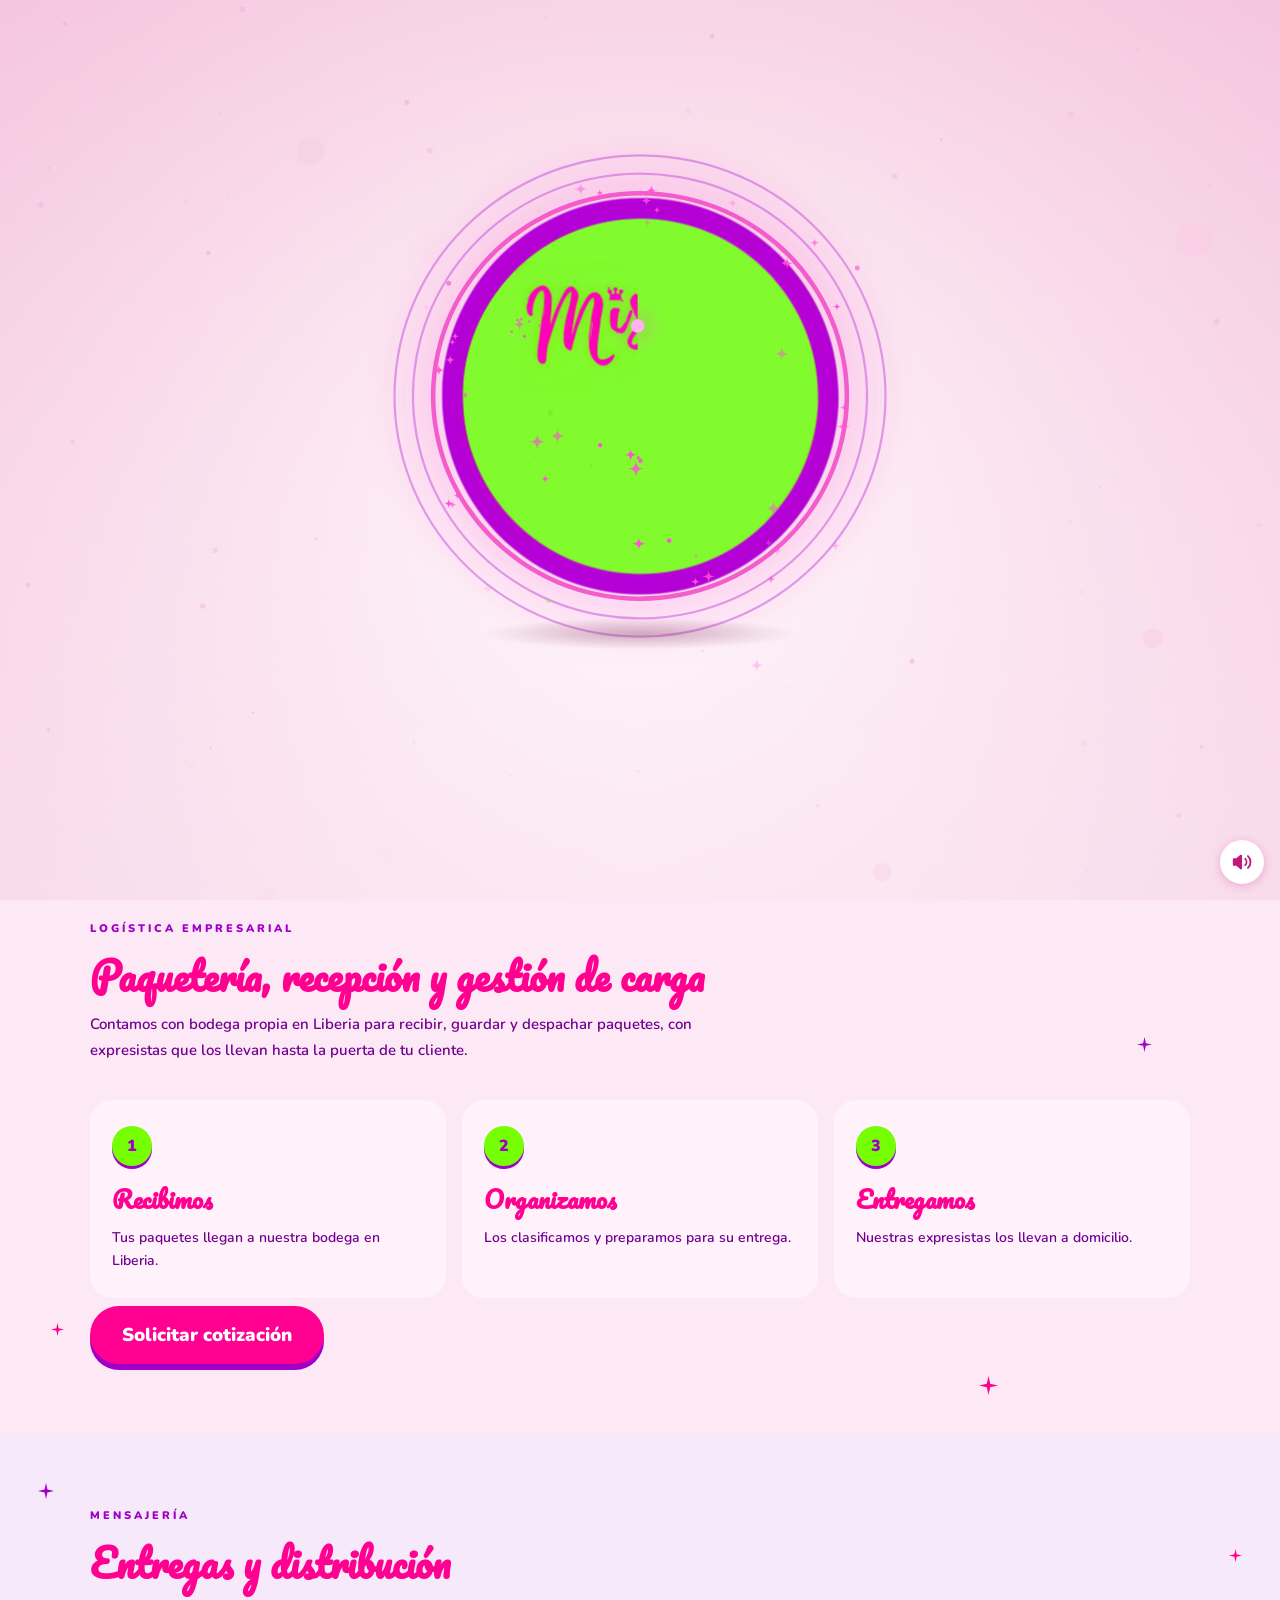
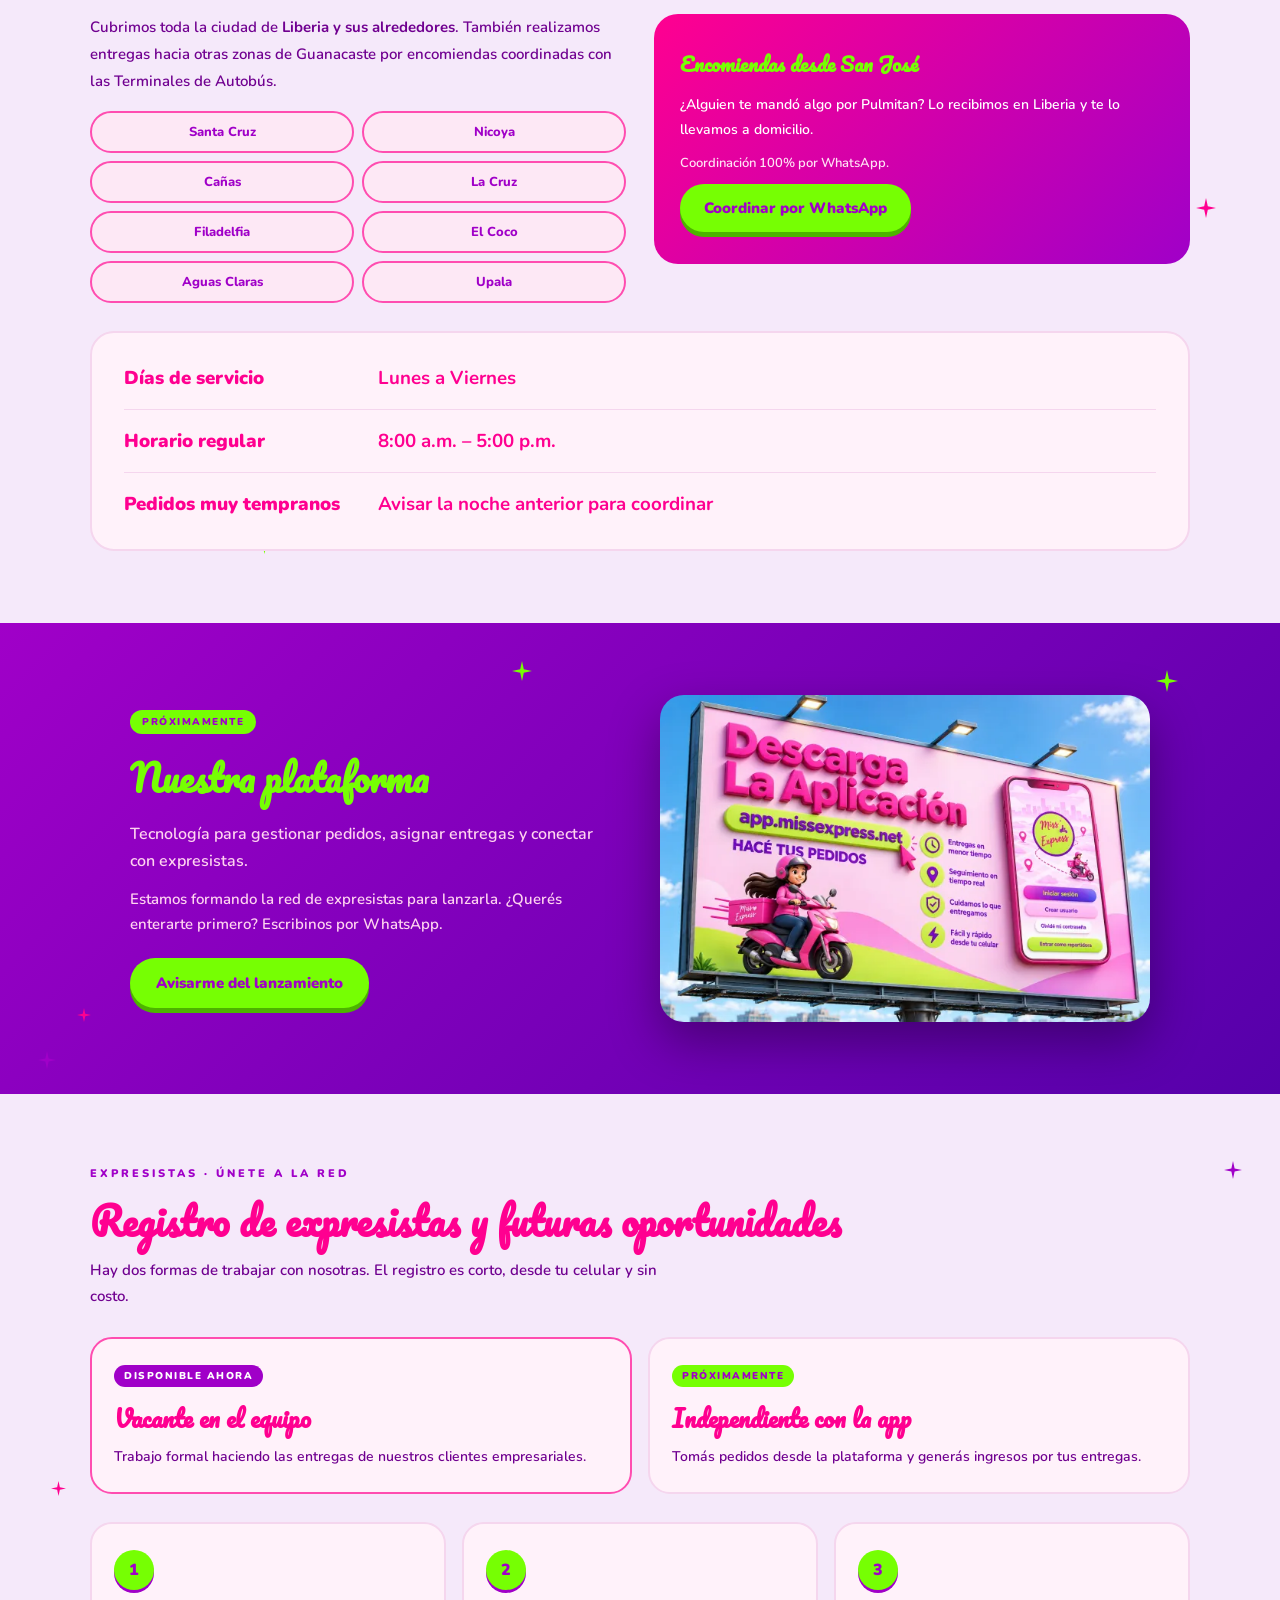
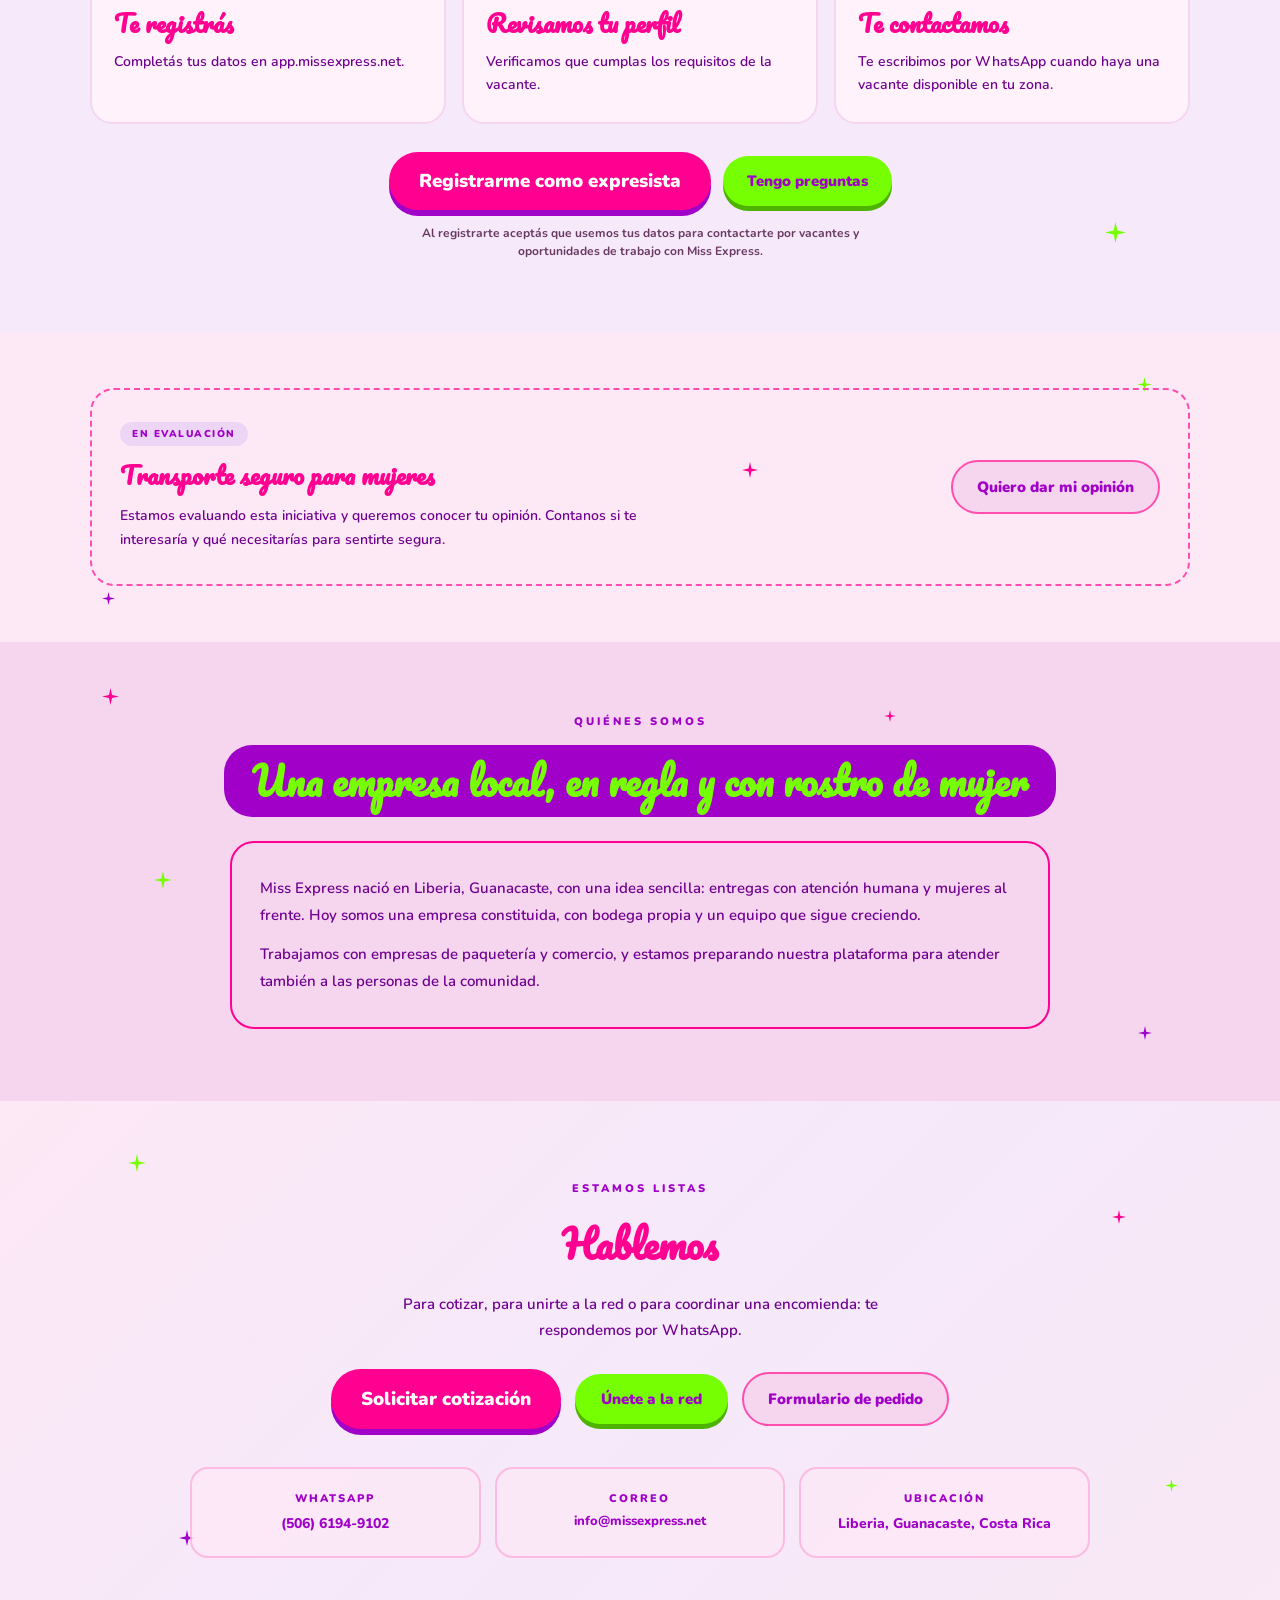
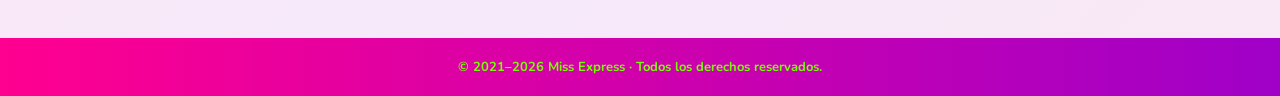
==== commit 20753ad2: "Intro: make the sound work on iPhone - Play a silent HTML audio inside the first tap so iOS without " ====
--- a/index.html
+++ b/index.html
@@ -3,7 +3,7 @@
 <head>
   <meta charset="utf-8"/>
   <!-- Seguridad: solo se permite lo que el sitio realmente usa (nada de terceros). Si algun dia agregas analitica, pixel, mapa o video, hay que permitirlo aqui. -->
-  <meta http-equiv="Content-Security-Policy" content="default-src 'none'; script-src 'self' 'sha256-4MtlgUBeN1GFRUjgbDm10nyHS7yJCsRnuinpFXgWaWY=' https://www.clarity.ms https://scripts.clarity.ms; style-src 'self' 'unsafe-inline'; img-src 'self' https://*.clarity.ms https://c.bing.com; connect-src https://*.clarity.ms https://c.bing.com; font-src data:; base-uri 'none'; form-action 'none'; object-src 'none'; frame-src 'none'; upgrade-insecure-requests"/>
+  <meta http-equiv="Content-Security-Policy" content="default-src 'none'; script-src 'self' 'sha256-4MtlgUBeN1GFRUjgbDm10nyHS7yJCsRnuinpFXgWaWY=' https://www.clarity.ms https://scripts.clarity.ms; style-src 'self' 'unsafe-inline'; img-src 'self' https://*.clarity.ms https://c.bing.com; connect-src https://*.clarity.ms https://c.bing.com; font-src data:; media-src data:; base-uri 'none'; form-action 'none'; object-src 'none'; frame-src 'none'; upgrade-insecure-requests"/>
   <meta name="referrer" content="strict-origin-when-cross-origin"/>
   <meta name="viewport" content="width=device-width, initial-scale=1.0"/>
 
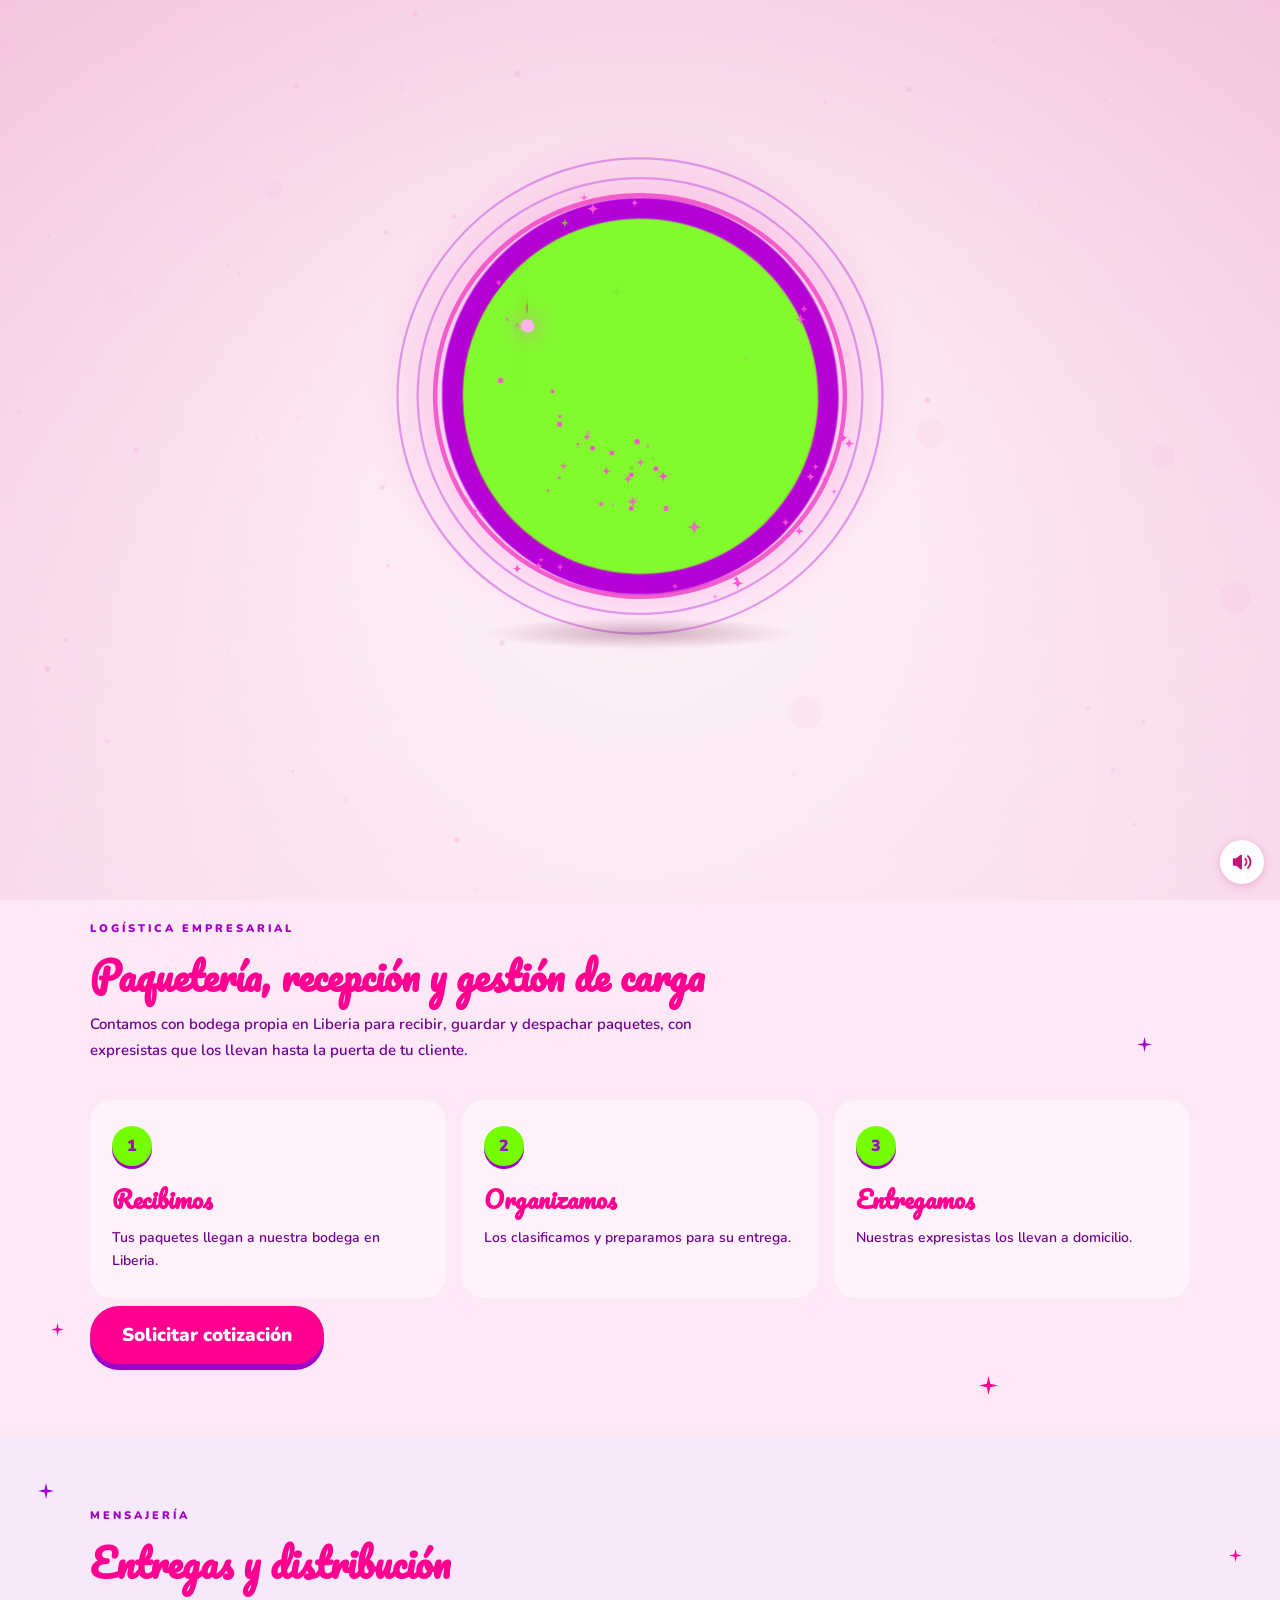
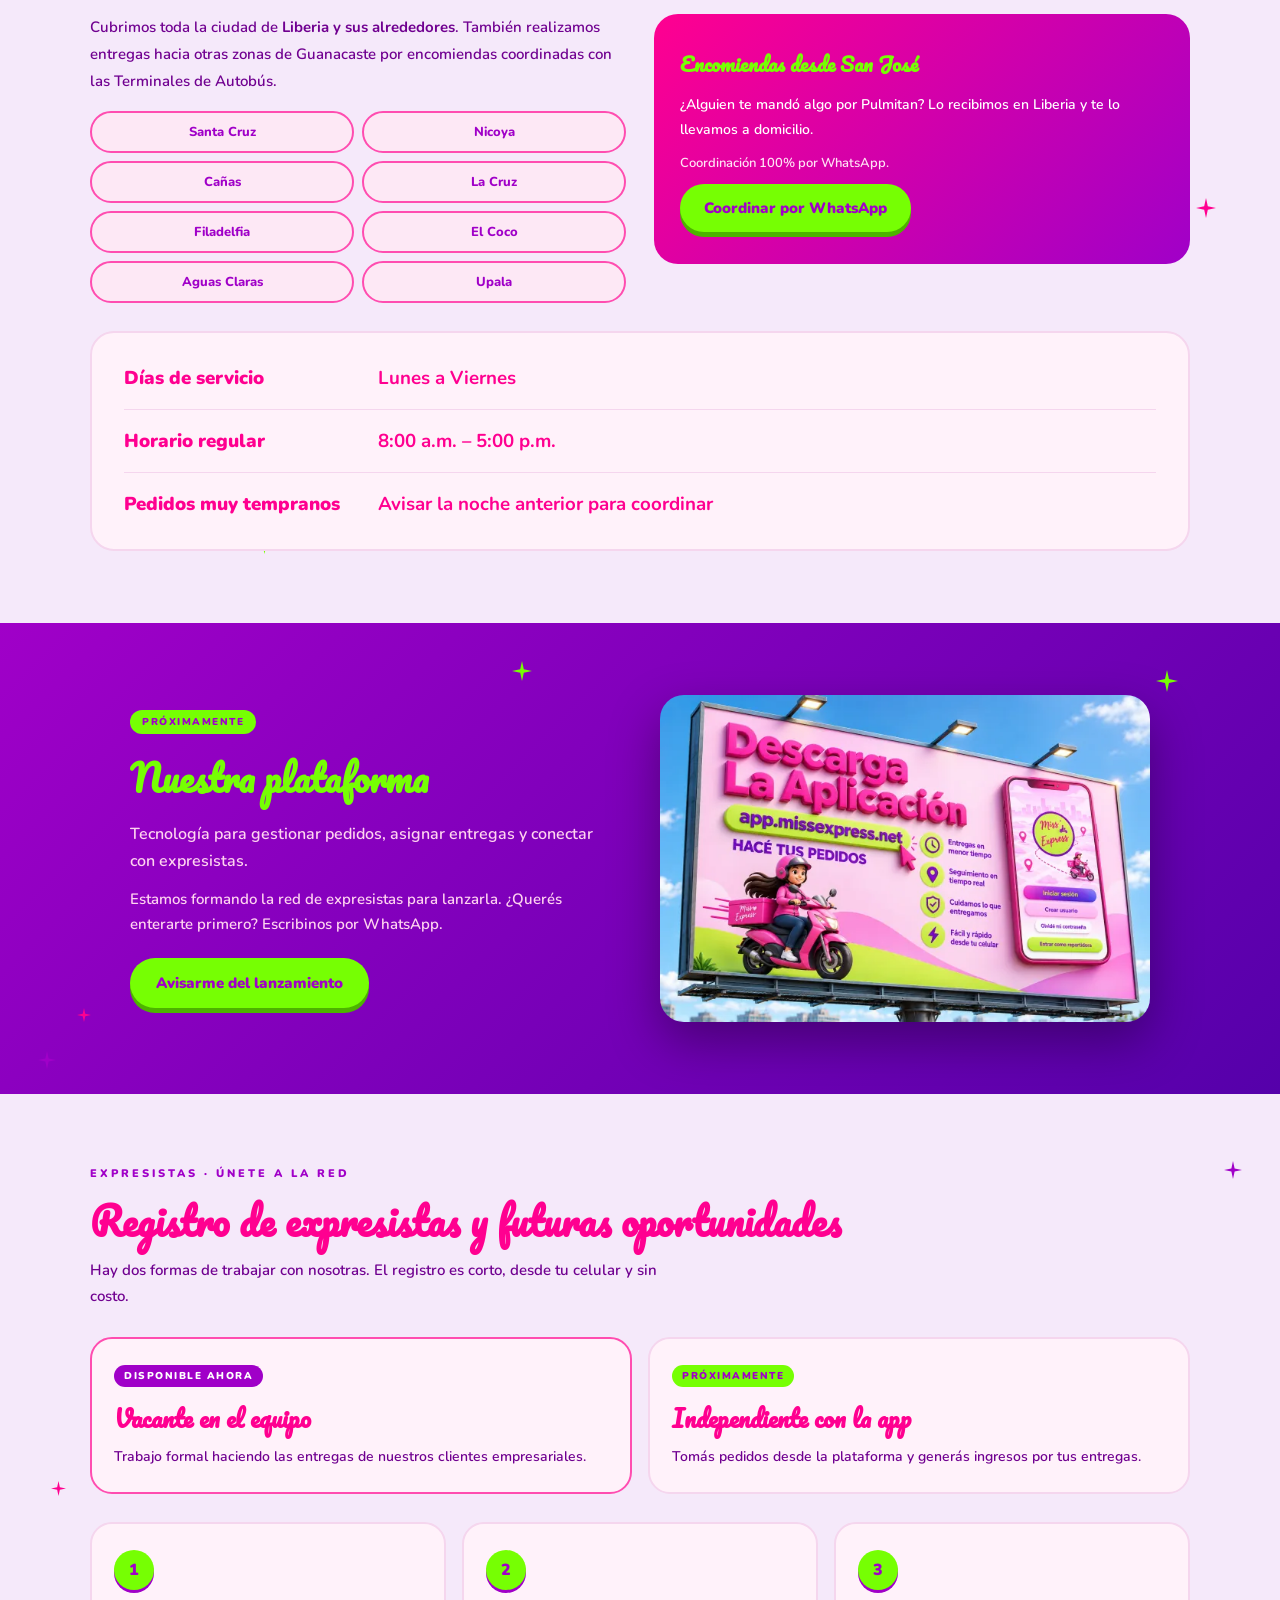
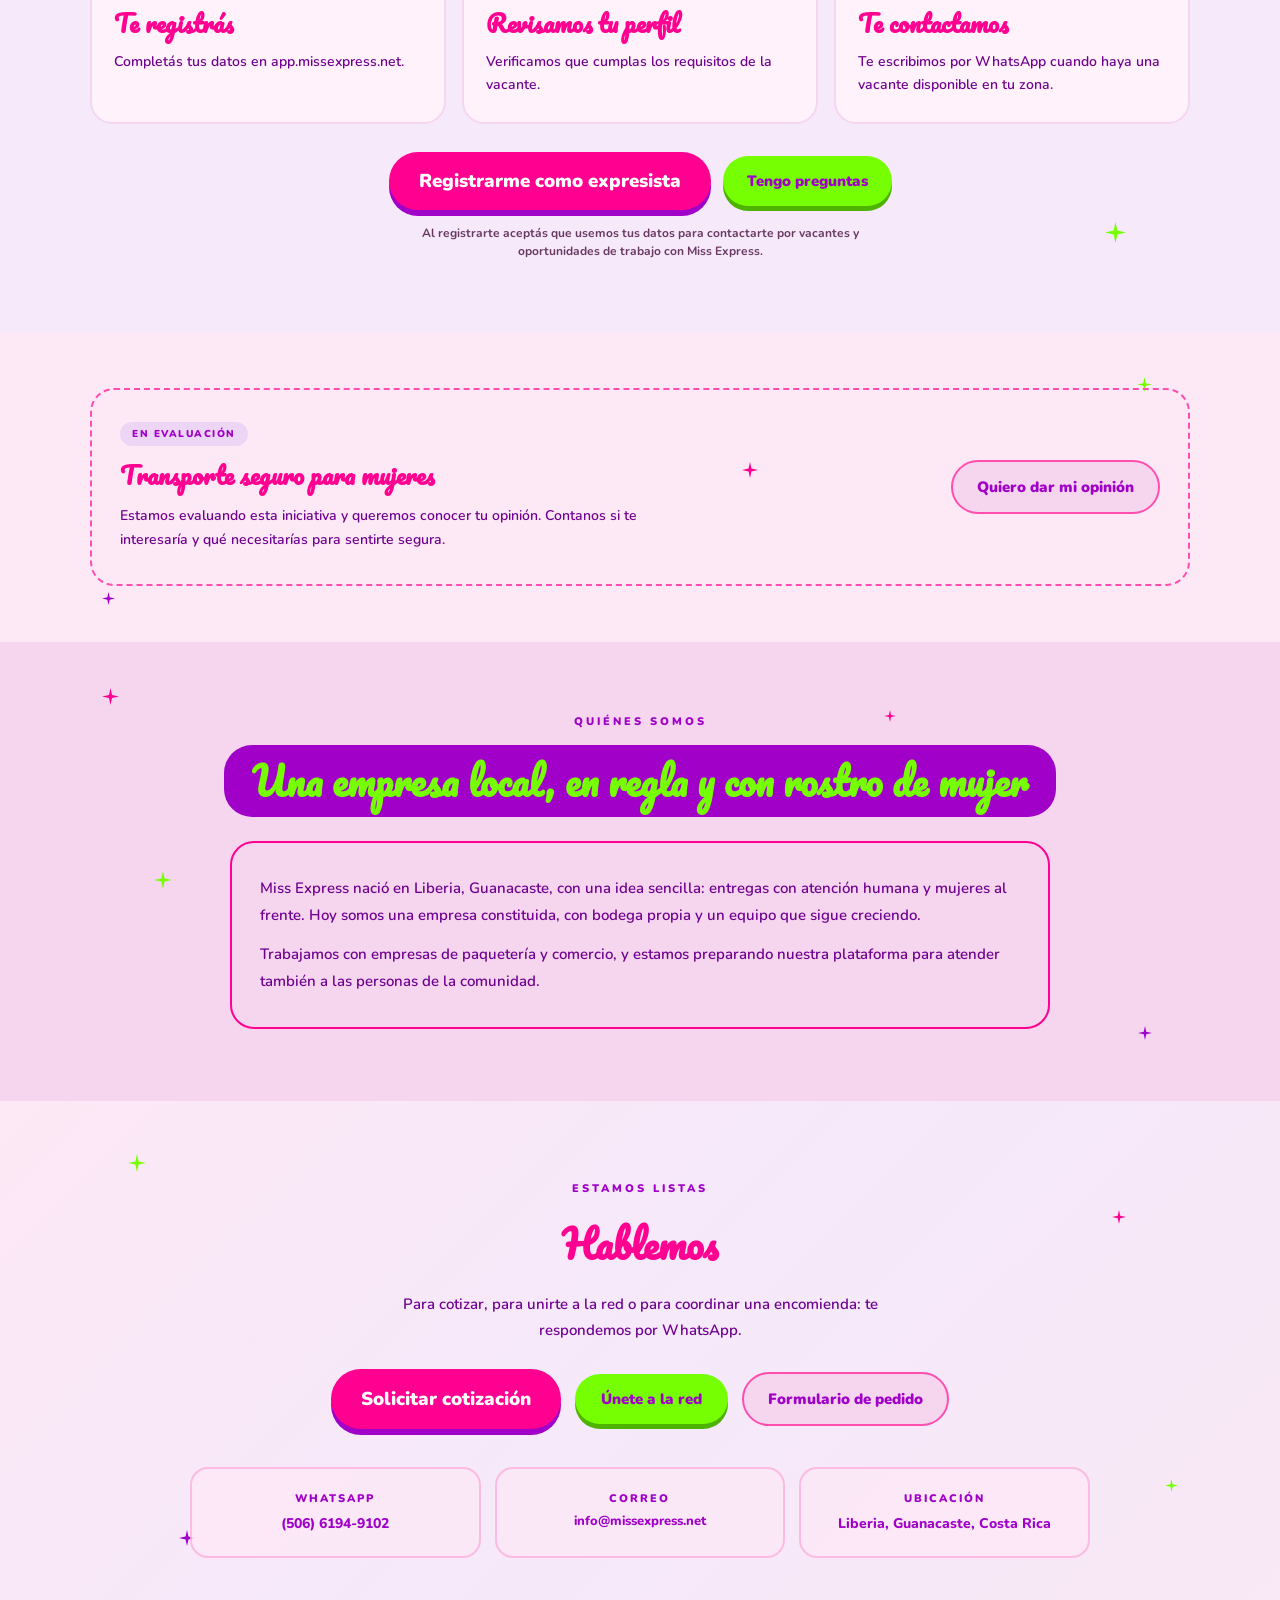
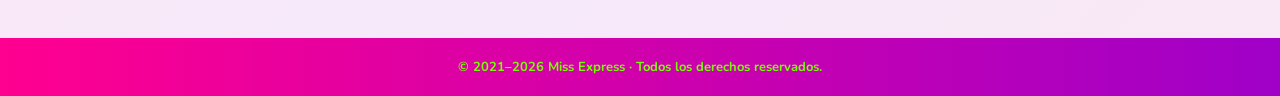
==== commit ae469295: "Intro: play a prerecorded sound file so it works on iPhone Live Web Audio stayed silent on iPhone ev" ====
--- a/index.html
+++ b/index.html
@@ -3,7 +3,7 @@
 <head>
   <meta charset="utf-8"/>
   <!-- Seguridad: solo se permite lo que el sitio realmente usa (nada de terceros). Si algun dia agregas analitica, pixel, mapa o video, hay que permitirlo aqui. -->
-  <meta http-equiv="Content-Security-Policy" content="default-src 'none'; script-src 'self' 'sha256-4MtlgUBeN1GFRUjgbDm10nyHS7yJCsRnuinpFXgWaWY=' https://www.clarity.ms https://scripts.clarity.ms; style-src 'self' 'unsafe-inline'; img-src 'self' https://*.clarity.ms https://c.bing.com; connect-src https://*.clarity.ms https://c.bing.com; font-src data:; media-src data:; base-uri 'none'; form-action 'none'; object-src 'none'; frame-src 'none'; upgrade-insecure-requests"/>
+  <meta http-equiv="Content-Security-Policy" content="default-src 'none'; script-src 'self' 'sha256-4MtlgUBeN1GFRUjgbDm10nyHS7yJCsRnuinpFXgWaWY=' https://www.clarity.ms https://scripts.clarity.ms; style-src 'self' 'unsafe-inline'; img-src 'self' https://*.clarity.ms https://c.bing.com; connect-src https://*.clarity.ms https://c.bing.com; font-src data:; media-src 'self'; base-uri 'none'; form-action 'none'; object-src 'none'; frame-src 'none'; upgrade-insecure-requests"/>
   <meta name="referrer" content="strict-origin-when-cross-origin"/>
   <meta name="viewport" content="width=device-width, initial-scale=1.0"/>
 
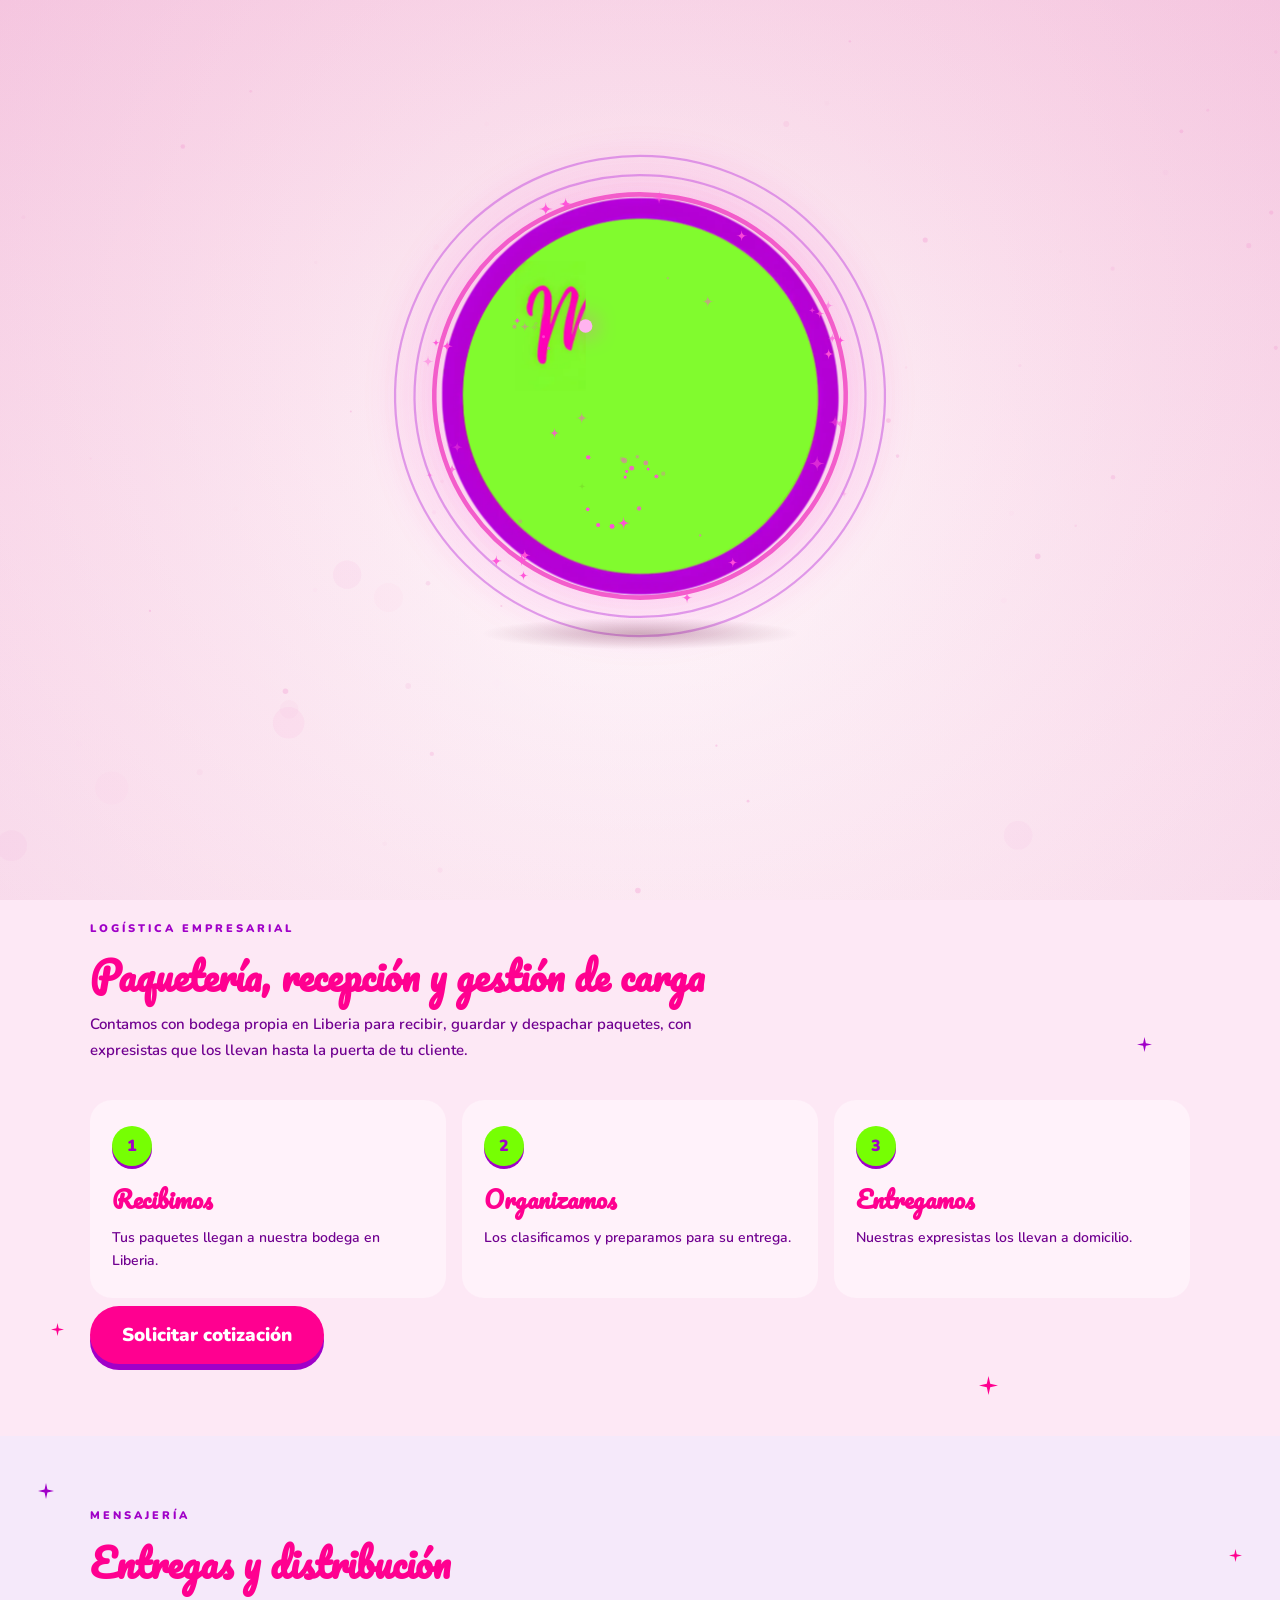
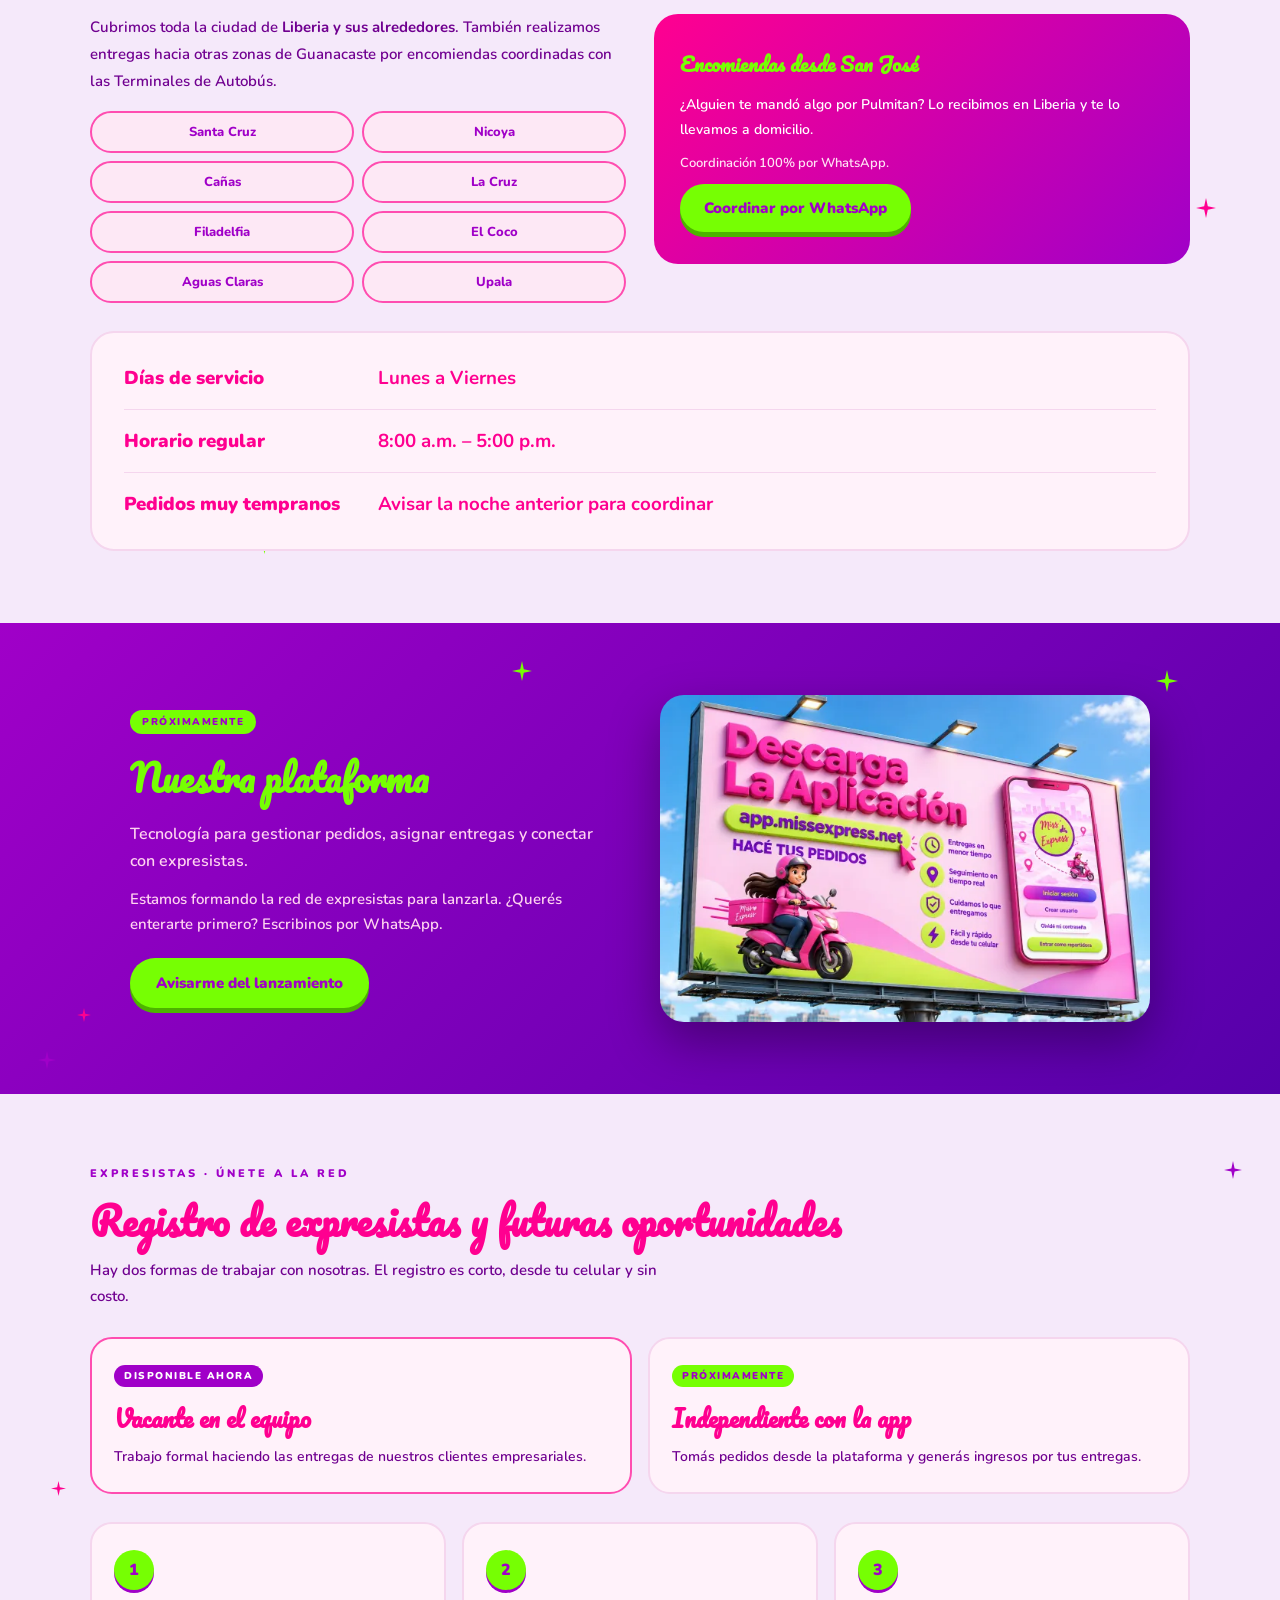
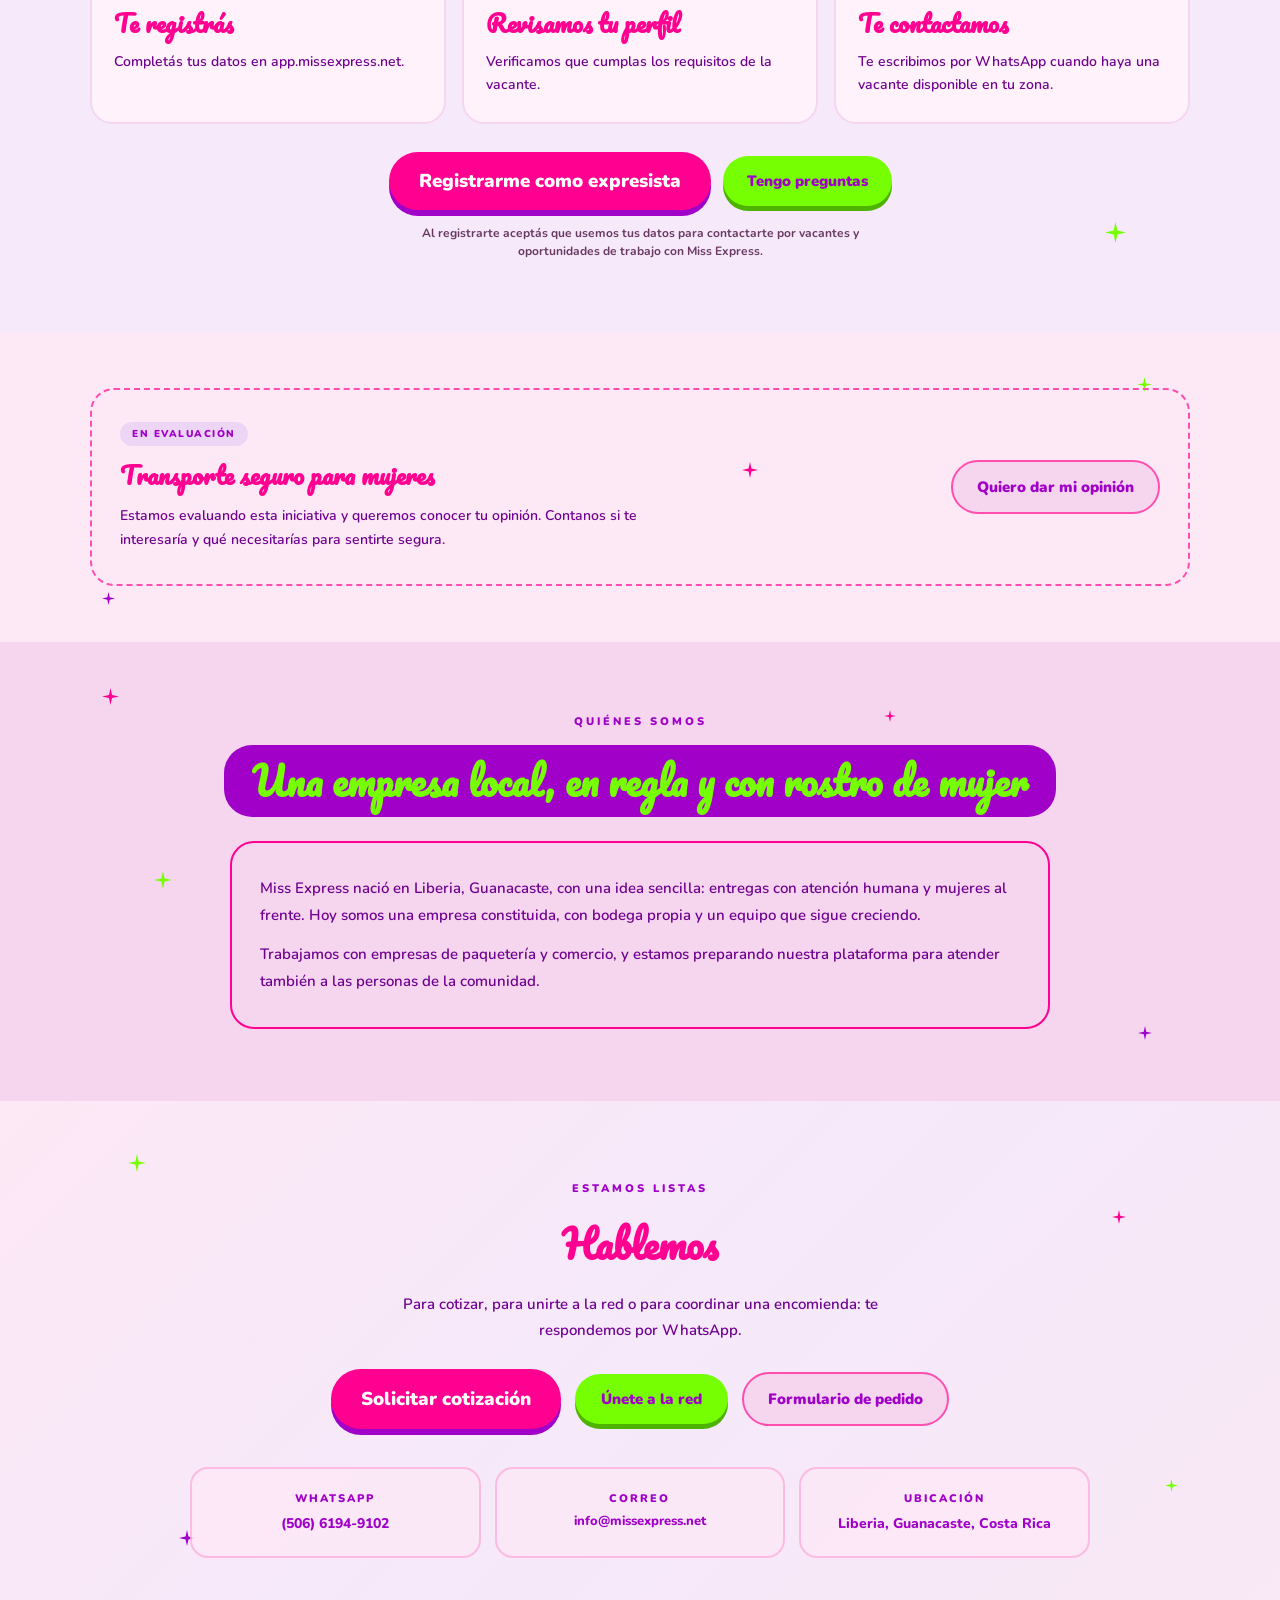
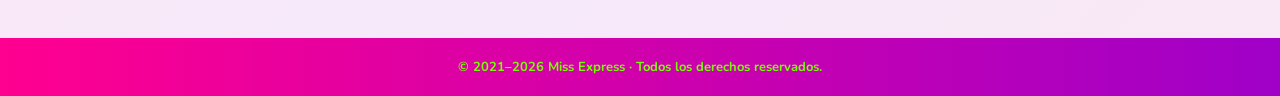
==== commit d1a97472: "Responsive: wider content on phones, steps in one row on tablets - Phones (<=700px): sections use 24" ====
--- a/index.html
+++ b/index.html
@@ -28,7 +28,7 @@
   <link rel="icon" type="image/webp" href="/img/favicon.webp"/>
   <link rel="apple-touch-icon" href="/img/Logo.webp"/>
 
-  <link rel="preload" as="image" imagesrcset="img/Portada-640.webp 640w, img/Portada-960.webp 960w, img/Portada.webP.webp 1280w" imagesizes="(max-width:560px) calc(100vw - 104px), 452px" fetchpriority="high"/>
+  <link rel="preload" as="image" imagesrcset="img/Portada-640.webp 640w, img/Portada-960.webp 960w, img/Portada.webP.webp 1280w" imagesizes="(max-width:560px) calc(100vw - 56px), 452px" fetchpriority="high"/>
   <style>
 :root{--rosa:#FF0090;--morado:#A000C8}
 body{margin:0;font-family:'Nunito',sans-serif;background:#FDE8F5;color:#7A0050}
@@ -52,8 +52,22 @@
 /* inicio en celular: el titulo se ajusta al ancho de la pantalla (antes se cortaba) y el bloque queda centrado */
 @media (max-width:700px){
   #inicio .hero-col{align-items:center!important;text-align:center}
-  #inicio h1{font-size:clamp(34px,calc((100vw - 96px)/6.2),58px)!important}
+  #inicio h1{font-size:clamp(34px,calc((100vw - 48px)/6.2),58px)!important}
   #inicio .hero-btns{justify-content:center}
+}
+/* pasos 1-2-3: en tablet van los tres en fila (antes quedaba uno suelto abajo); en celular, uno debajo del otro */
+.pasos{grid-template-columns:repeat(auto-fit,minmax(min(180px,100%),1fr))!important}
+/* el enlace de la franja verde: zona de toque mas alta sin agrandar la franja */
+.franja a{display:inline-block;padding:8px 0;margin:-8px 0}
+@media (max-width:700px){
+  /* secciones con el mismo margen lateral que el encabezado: mas ancho para el texto */
+  section{padding-left:24px!important;padding-right:24px!important}
+  .pasos{grid-template-columns:1fr!important}
+}
+/* accesos del inicio en celular chico: de 2 en 2, con letra un poco mas grande */
+@media (max-width:520px){
+  #inicio .accesos{grid-template-columns:repeat(2,1fr)!important}
+  #inicio .accesos span{font-size:12px!important}
 }
 /* la pagina se muestra cuando las fuentes estan listas (ver script al final del head) */
 html.fp{visibility:hidden}
@@ -87,7 +101,7 @@
 <div style="width:100%;background:#FDE8F5;display:flex;flex-direction:column">
 
 <!-- FRANJA DE RECLUTAMIENTO -->
-<aside aria-label="Reclutamiento de expresistas" style="background:#76FF03;padding:9px 24px;text-align:center;font-size:13px;font-weight:800;color:#5B0078">
+<aside class="franja" aria-label="Reclutamiento de expresistas" style="background:#76FF03;padding:9px 24px;text-align:center;font-size:13px;font-weight:800;color:#5B0078">
   Estamos reclutando expresistas en Liberia ·
   <a href="https://app.missexpress.net/requisitos-repartidora" style="color:#A000C8;text-decoration:underline;white-space:nowrap">Registrate aquí</a>
 </aside>
@@ -140,10 +154,10 @@
         </div>
       </div>
       <div style="flex:1 1 400px;max-width:460px;border-radius:28px;border:4px solid #A000C8;overflow:hidden;box-shadow:0 20px 60px rgba(160,0,200,.25),0 0 0 6px rgba(160,0,200,.08)">
-        <img src="img/Portada-960.webp" srcset="img/Portada-640.webp 640w, img/Portada-960.webp 960w, img/Portada.webP.webp 1280w" sizes="(max-width:560px) calc(100vw - 104px), 452px" width="960" height="540" fetchpriority="high" decoding="async" alt="Expresista, moto rosada y bodega de Miss Express" style="width:100%;height:auto;display:block">
-      </div>
-    </div>
-    <div style="display:grid;grid-template-columns:repeat(4,1fr);gap:8px;margin-top:40px">
+        <img src="img/Portada-960.webp" srcset="img/Portada-640.webp 640w, img/Portada-960.webp 960w, img/Portada.webP.webp 1280w" sizes="(max-width:560px) calc(100vw - 56px), 452px" width="960" height="540" fetchpriority="high" decoding="async" alt="Expresista, moto rosada y bodega de Miss Express" style="width:100%;height:auto;display:block">
+      </div>
+    </div>
+    <div class="accesos" style="display:grid;grid-template-columns:repeat(4,1fr);gap:8px;margin-top:40px">
       <a href="#empresas" style="display:flex;flex-direction:column;align-items:center;text-align:center;gap:6px;background:#EDD6F5;border:2px solid #C87FE0;border-radius:16px;padding:12px 6px;min-width:0">
         <svg width="20" height="20" viewBox="0 0 24 24" fill="none" stroke-linecap="round" stroke-linejoin="round" aria-hidden="true" style="flex-shrink:0"><g class="icon-lima-border"><path d="M21 8l-9-5-9 5v8l9 5 9-5V8z"></path><path d="M3 8l9 5 9-5M12 13v8"></path></g><g class="icon-lima-fill"><path d="M21 8l-9-5-9 5v8l9 5 9-5V8z"></path><path d="M3 8l9 5 9-5M12 13v8"></path></g></svg>
         <span style="font-size:11px;font-weight:900;color:var(--morado);line-height:1.3">Logística empresarial</span>
@@ -182,7 +196,7 @@
     <p style="font-size:11px;font-weight:900;letter-spacing:3px;text-transform:uppercase;color:#A000C8;margin-bottom:16px">Logística empresarial</p>
     <h2 style="font-family:'Pacifico',cursive;font-size:38px;color:var(--rosa);line-height:1.25;margin-bottom:12px">Paquetería, recepción y gestión de carga</h2>
     <p style="font-size:15px;line-height:1.75;font-weight:600;color:#700090;max-width:620px;margin-bottom:36px">Contamos con bodega propia en Liberia para recibir, guardar y despachar paquetes, con expresistas que los llevan hasta la puerta de tu cliente.</p>
-    <div style="display:grid;grid-template-columns:repeat(auto-fit,minmax(min(240px,100%),1fr));gap:16px">
+    <div class="pasos" style="display:grid;grid-template-columns:repeat(auto-fit,minmax(min(240px,100%),1fr));gap:16px">
       <div style="background:#FFF2FA;border-radius:22px;padding:26px 22px">
         <div style="width:40px;height:40px;border-radius:50%;background:#76FF03;color:#A000C8;font-weight:900;display:flex;align-items:center;justify-content:center;margin-bottom:12px;box-shadow:0 3px 0 #A000C8">1</div>
         <h3 style="font-family:'Pacifico',cursive;font-size:24px;color:var(--rosa);margin-bottom:6px">Recibimos</h3>
@@ -274,7 +288,7 @@
       <a href="mailto:info@missexpress.net" style="margin-top:8px;background:#76FF03;color:#A000C8;font-size:15px;font-weight:900;padding:15px 26px;border-radius:50px;box-shadow:0 5px 0 #4DB300">Avisarme del lanzamiento</a>
     </div>
     <div style="flex:1 1 320px;border-radius:24px;overflow:hidden;box-shadow:0 20px 50px rgba(0,0,0,.35)">
-      <img src="img/Anuncio-960.webp" srcset="img/Anuncio-640.webp 640w, img/Anuncio-960.webp 960w, img/Anuncio-1280.webp 1280w" sizes="(max-width:560px) calc(100vw - 96px), 490px" width="960" height="640" loading="lazy" decoding="async" alt="Concepto de la valla de lanzamiento: Descarga la App Miss Express" style="width:100%;height:auto;display:block">
+      <img src="img/Anuncio-960.webp" srcset="img/Anuncio-640.webp 640w, img/Anuncio-960.webp 960w, img/Anuncio-1280.webp 1280w" sizes="(max-width:700px) calc(100vw - 48px), 490px" width="960" height="640" loading="lazy" decoding="async" alt="Concepto de la valla de lanzamiento: Descarga la App Miss Express" style="width:100%;height:auto;display:block">
     </div>
   </div>
 </section>
@@ -309,7 +323,7 @@
         <p style="font-size:14px;line-height:1.65;font-weight:600;color:#700090">Tomás pedidos desde la plataforma y generás ingresos por tus entregas.</p>
       </div>
     </div>
-    <div style="display:grid;grid-template-columns:repeat(auto-fit,minmax(min(240px,100%),1fr));gap:16px">
+    <div class="pasos" style="display:grid;grid-template-columns:repeat(auto-fit,minmax(min(240px,100%),1fr));gap:16px">
       <div style="background:#FFF2FA;border:2px solid #F5D6EE;border-radius:22px;padding:26px 22px">
         <div style="width:40px;height:40px;border-radius:50%;background:#76FF03;color:#A000C8;font-weight:900;display:flex;align-items:center;justify-content:center;margin-bottom:12px;box-shadow:0 3px 0 #A000C8">1</div>
         <h3 style="font-family:'Pacifico',cursive;font-size:24px;color:var(--rosa);margin-bottom:6px">Te registrás</h3>
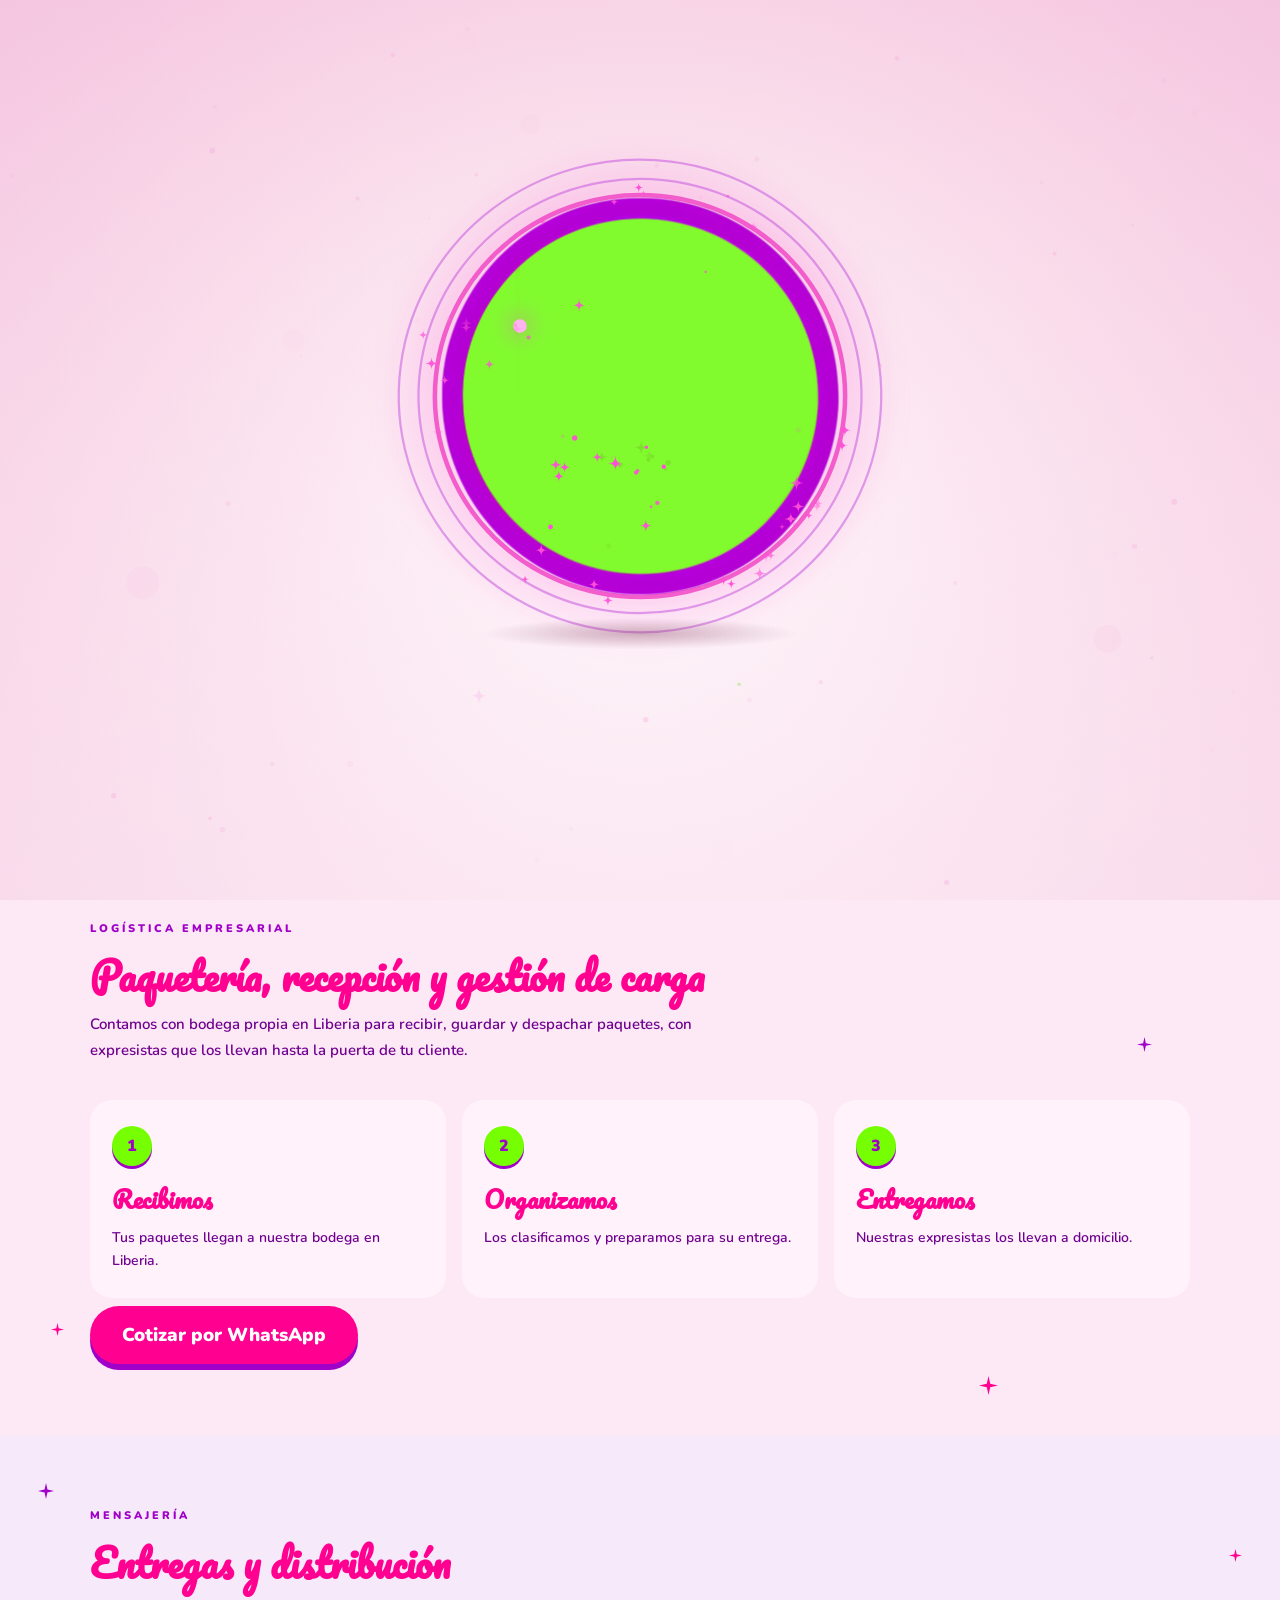
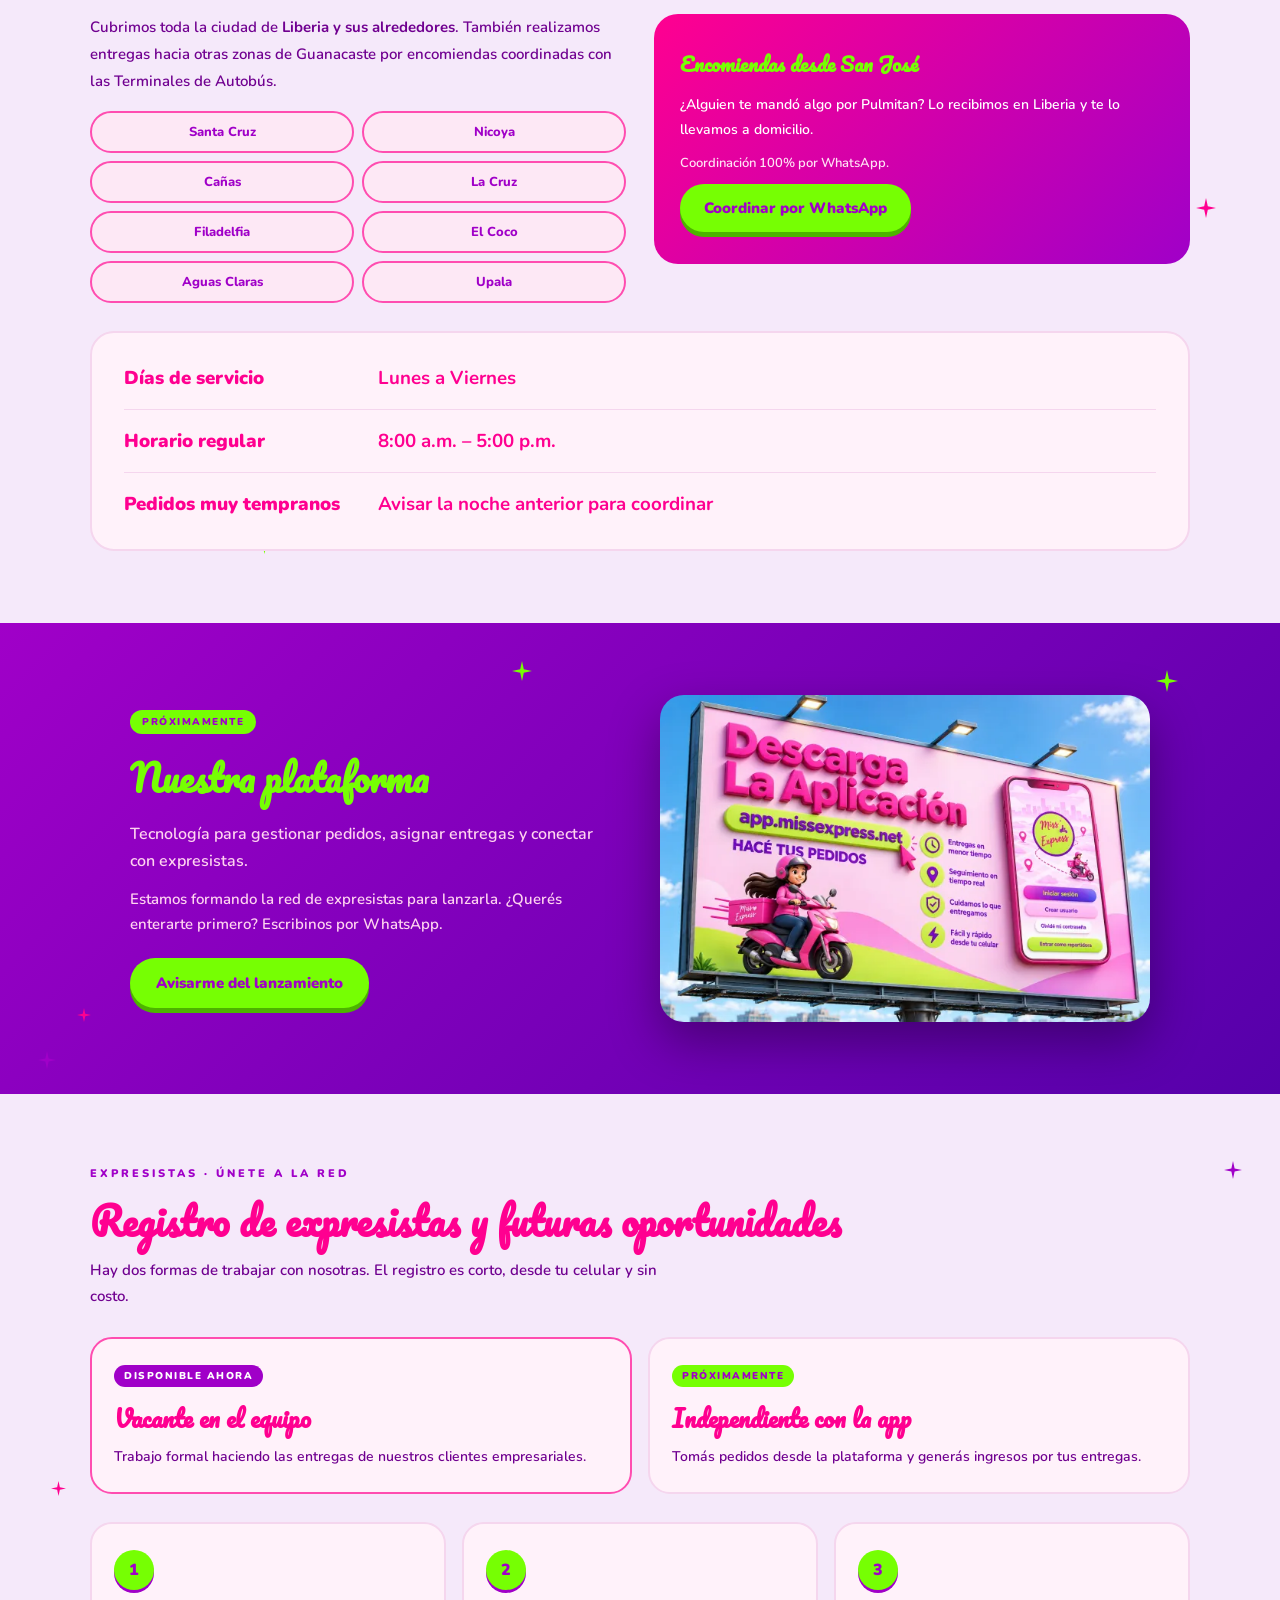
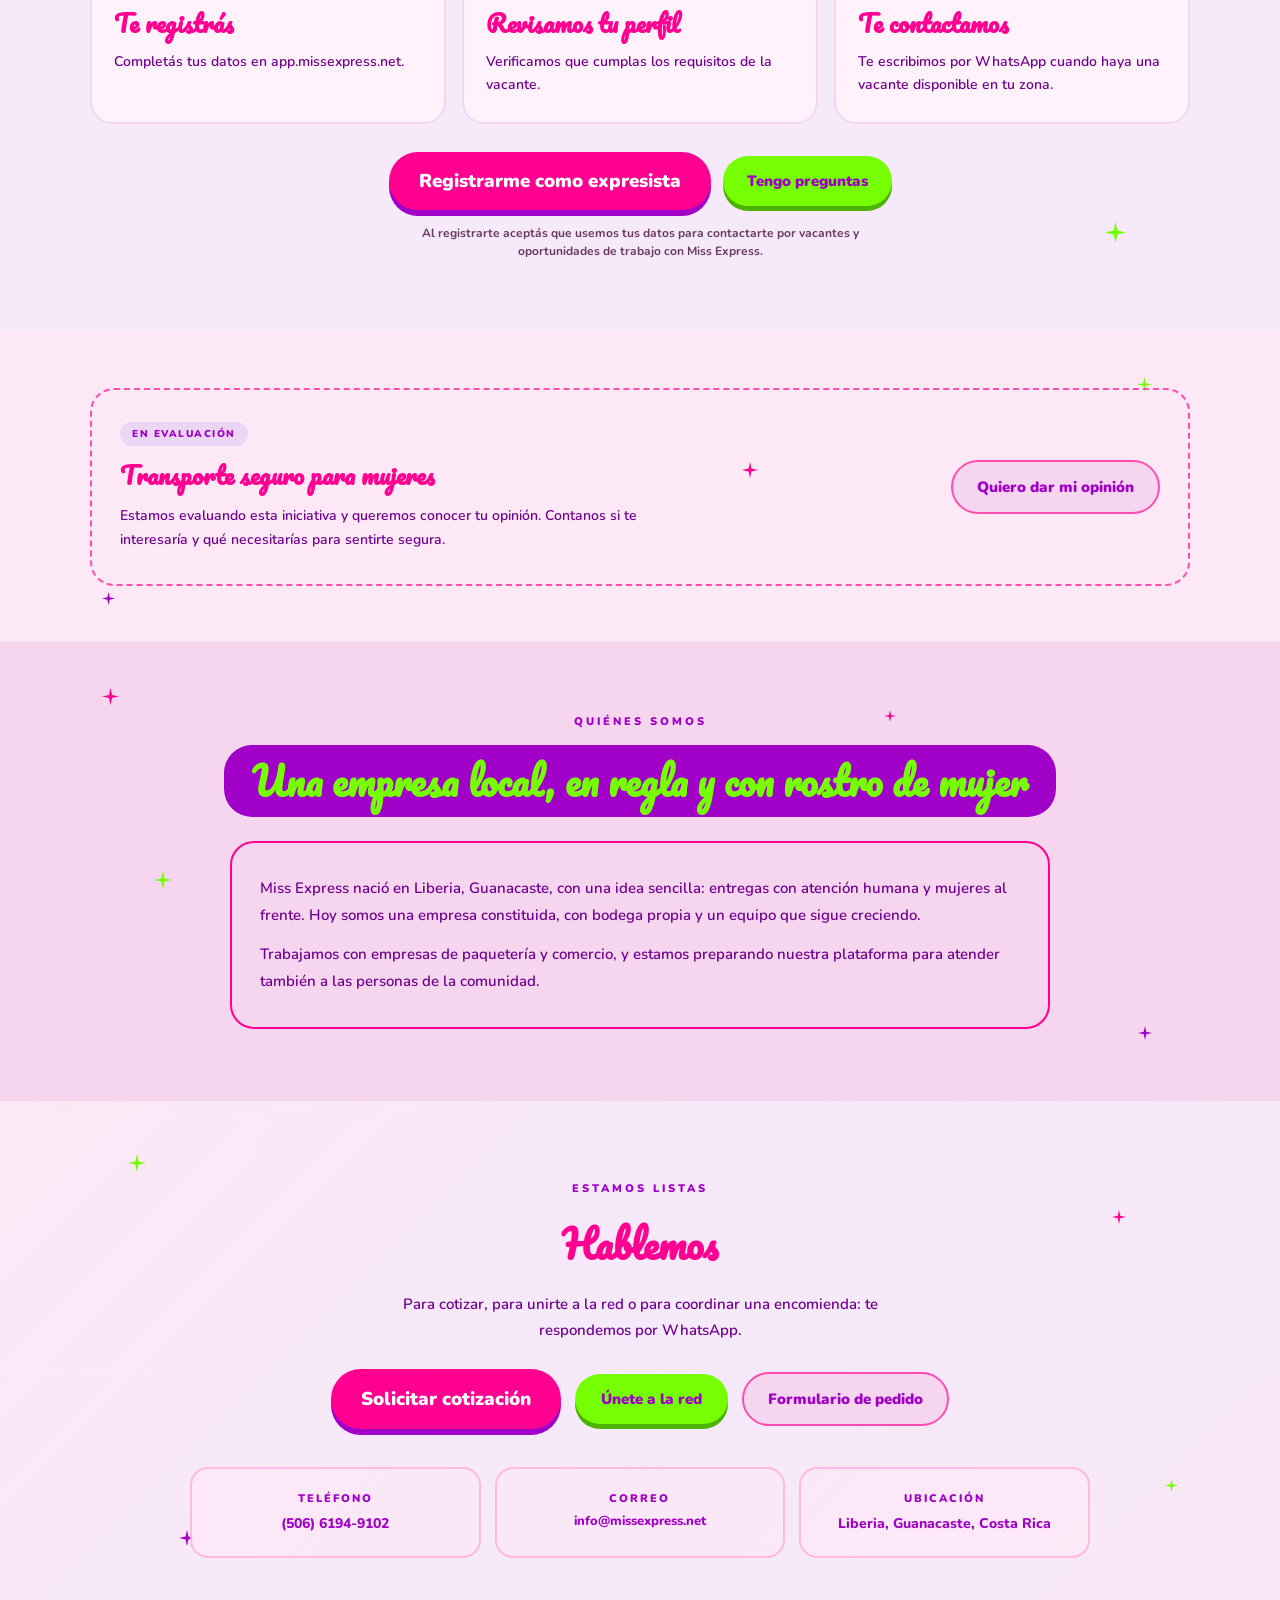
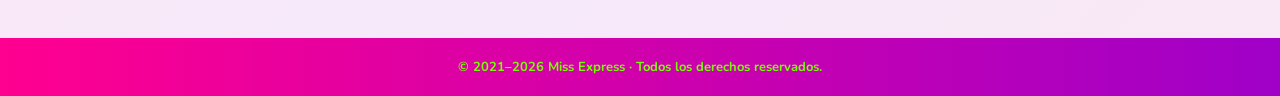
==== commit 3e774c17: "Contact links: business quote via WhatsApp, phone card labelled Teléfono - Empresas section: the quo" ====
--- a/index.html
+++ b/index.html
@@ -214,7 +214,7 @@
       </div>
     </div>
     <div style="margin-top:8px">
-      <a href="https://app.missexpress.net/cotizar" style="display:inline-block;background:var(--rosa);color:#FFFFFF;font-size:18.7px;font-weight:900;text-align:center;padding:16px 32px;border-radius:50px;box-shadow:0 6px 0 #A000C8">Solicitar cotización</a>
+      <a href="https://wa.me/50661949102?text=Hola%2C%20quiero%20cotizar%20el%20servicio%20de%20log%C3%ADstica%20para%20mi%20empresa." style="display:inline-block;background:var(--rosa);color:#FFFFFF;font-size:18.7px;font-weight:900;text-align:center;padding:16px 32px;border-radius:50px;box-shadow:0 6px 0 #A000C8">Cotizar por WhatsApp</a>
     </div>
   </div>
 </section>
@@ -419,8 +419,8 @@
       <a href="https://forms.gle/9q7u6is7NGyQaYtt6" style="background:#F5D6EE;color:var(--morado);font-size:15px;font-weight:900;padding:15px 24px;border-radius:50px;border:2px solid #FF4DB0">Formulario de pedido</a>
     </div>
     <div style="display:grid;grid-template-columns:repeat(auto-fit,minmax(min(220px,100%),1fr));gap:14px;width:100%">
-      <div style="background:rgba(253,232,245,.8);border:2px solid rgba(255,0,144,.2);border-radius:18px;padding:22px 16px"><strong style="display:block;font-size:11px;font-weight:900;color:#A000C8;letter-spacing:2px;text-transform:uppercase;margin-bottom:6px">WhatsApp</strong><span style="font-size:14px;font-weight:800;color:var(--morado)">(506) 6194-9102</span></div>
-      <div style="background:rgba(253,232,245,.8);border:2px solid rgba(255,0,144,.2);border-radius:18px;padding:22px 16px"><strong style="display:block;font-size:11px;font-weight:900;color:#A000C8;letter-spacing:2px;text-transform:uppercase;margin-bottom:6px">Correo</strong><span style="display:block;font-size:13px;font-weight:800;color:var(--morado)">info@missexpress.net</span></div>
+      <a href="tel:+50661949102" style="display:block;background:rgba(253,232,245,.8);border:2px solid rgba(255,0,144,.2);border-radius:18px;padding:22px 16px"><strong style="display:block;font-size:11px;font-weight:900;color:#A000C8;letter-spacing:2px;text-transform:uppercase;margin-bottom:6px">Teléfono</strong><span style="font-size:14px;font-weight:800;color:var(--morado)">(506) 6194-9102</span></a>
+      <a href="mailto:info@missexpress.net" style="display:block;background:rgba(253,232,245,.8);border:2px solid rgba(255,0,144,.2);border-radius:18px;padding:22px 16px"><strong style="display:block;font-size:11px;font-weight:900;color:#A000C8;letter-spacing:2px;text-transform:uppercase;margin-bottom:6px">Correo</strong><span style="display:block;font-size:13px;font-weight:800;color:var(--morado)">info@missexpress.net</span></a>
       <div style="background:rgba(253,232,245,.8);border:2px solid rgba(255,0,144,.2);border-radius:18px;padding:22px 16px"><strong style="display:block;font-size:11px;font-weight:900;color:#A000C8;letter-spacing:2px;text-transform:uppercase;margin-bottom:6px">Ubicación</strong><span style="font-size:14px;font-weight:800;color:var(--morado)">Liberia, Guanacaste, Costa Rica</span></div>
     </div>
   </div>
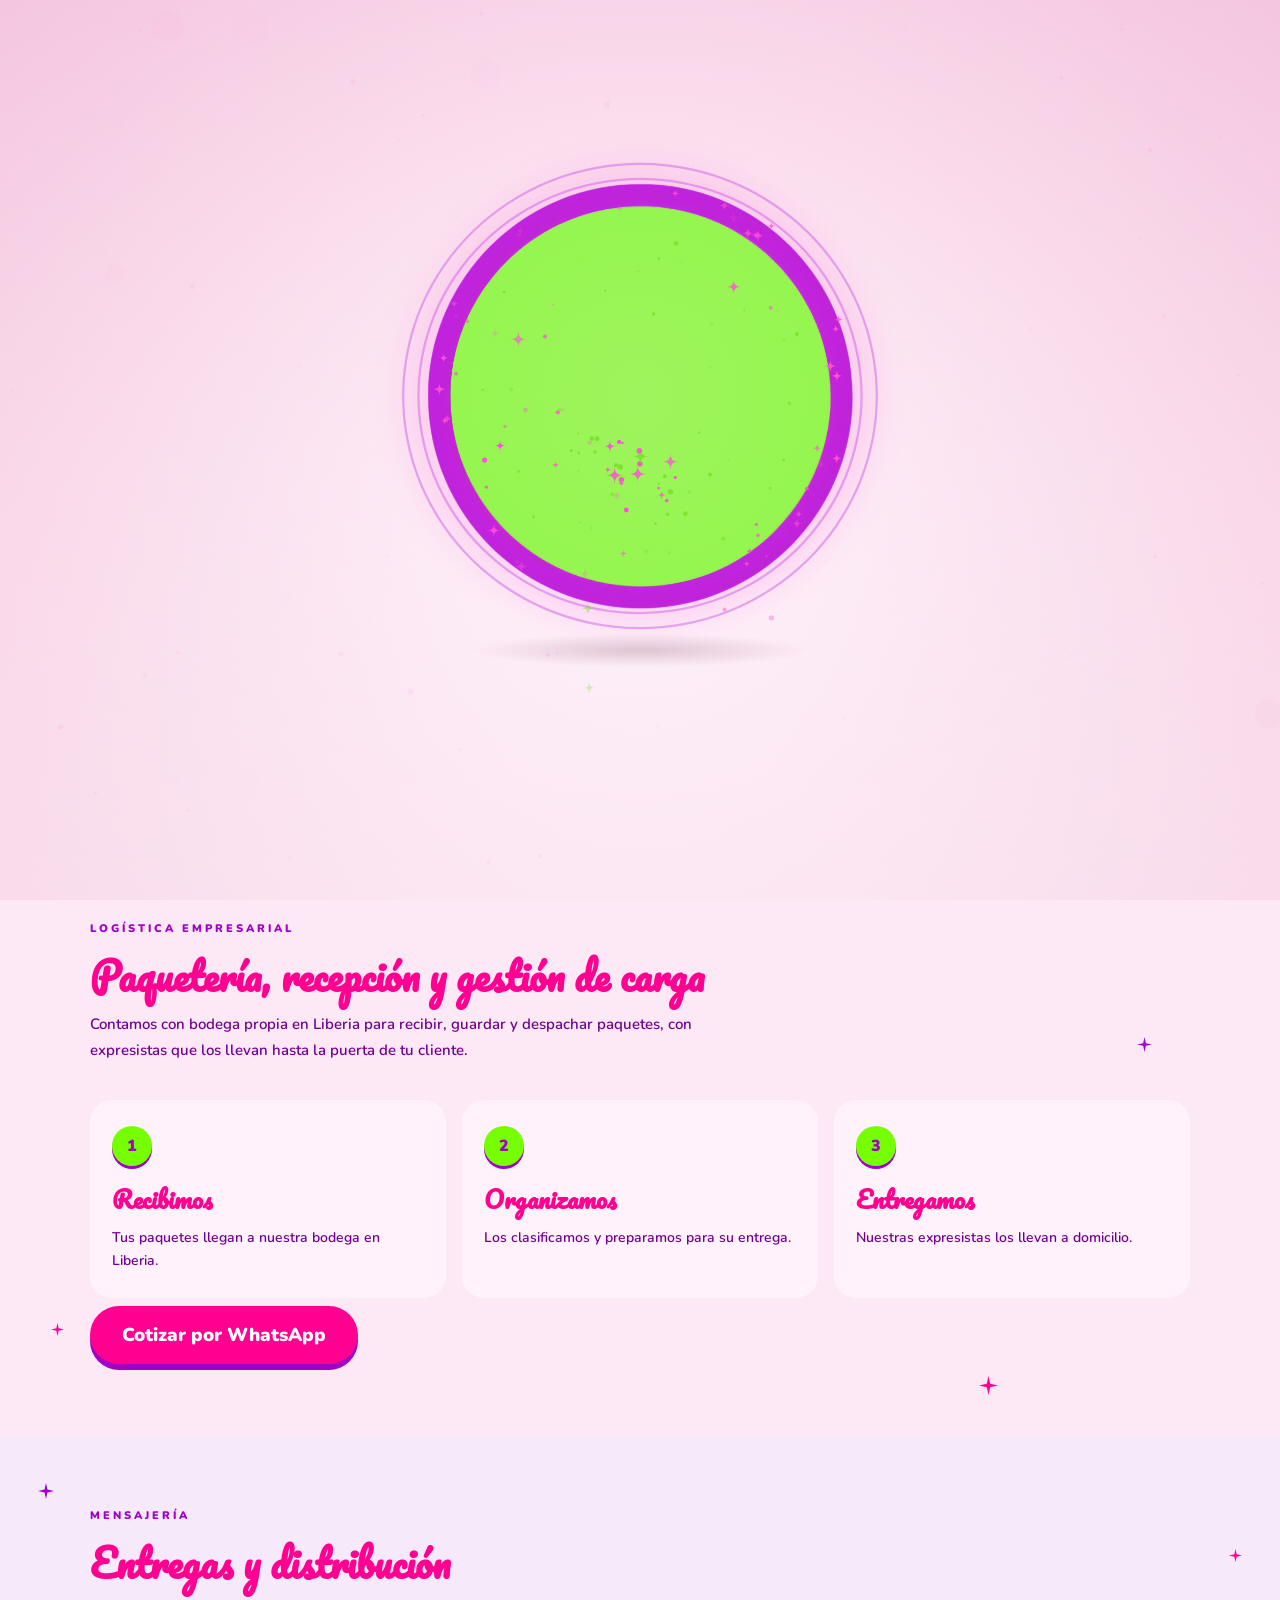
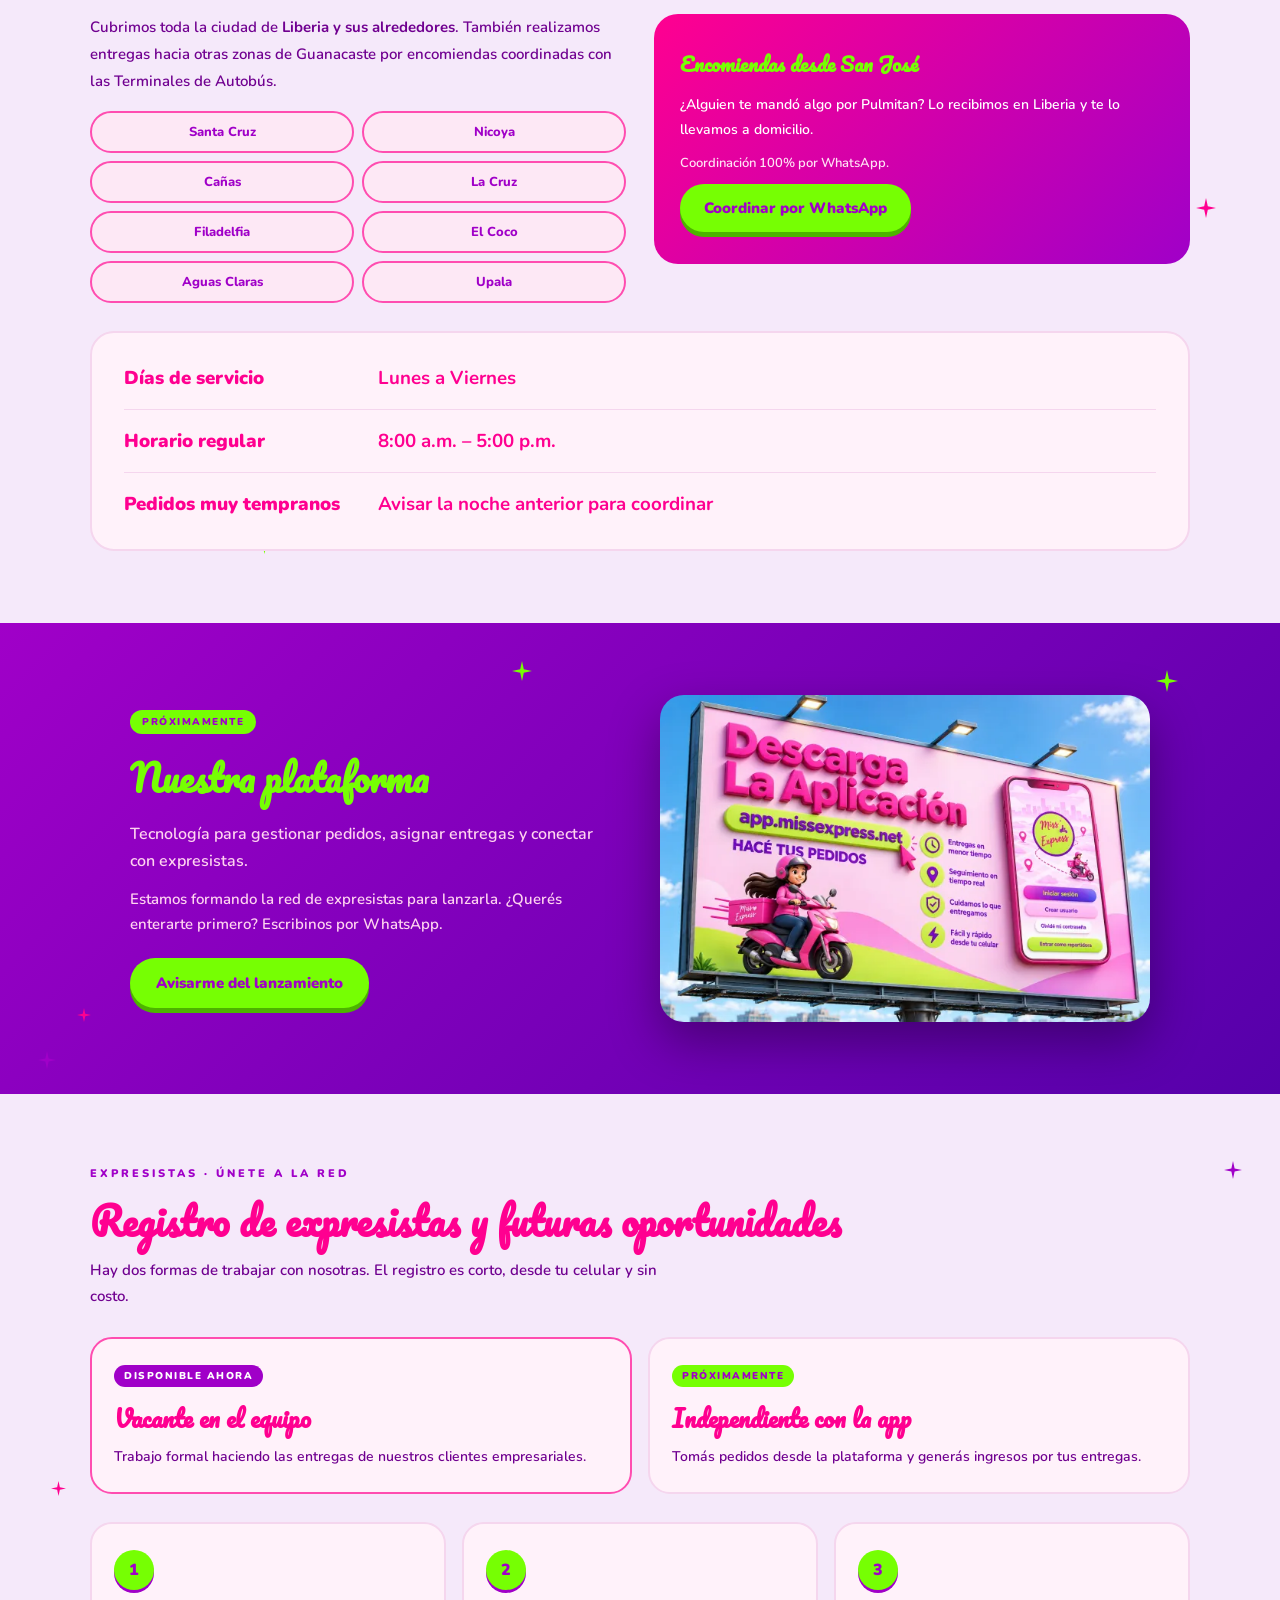
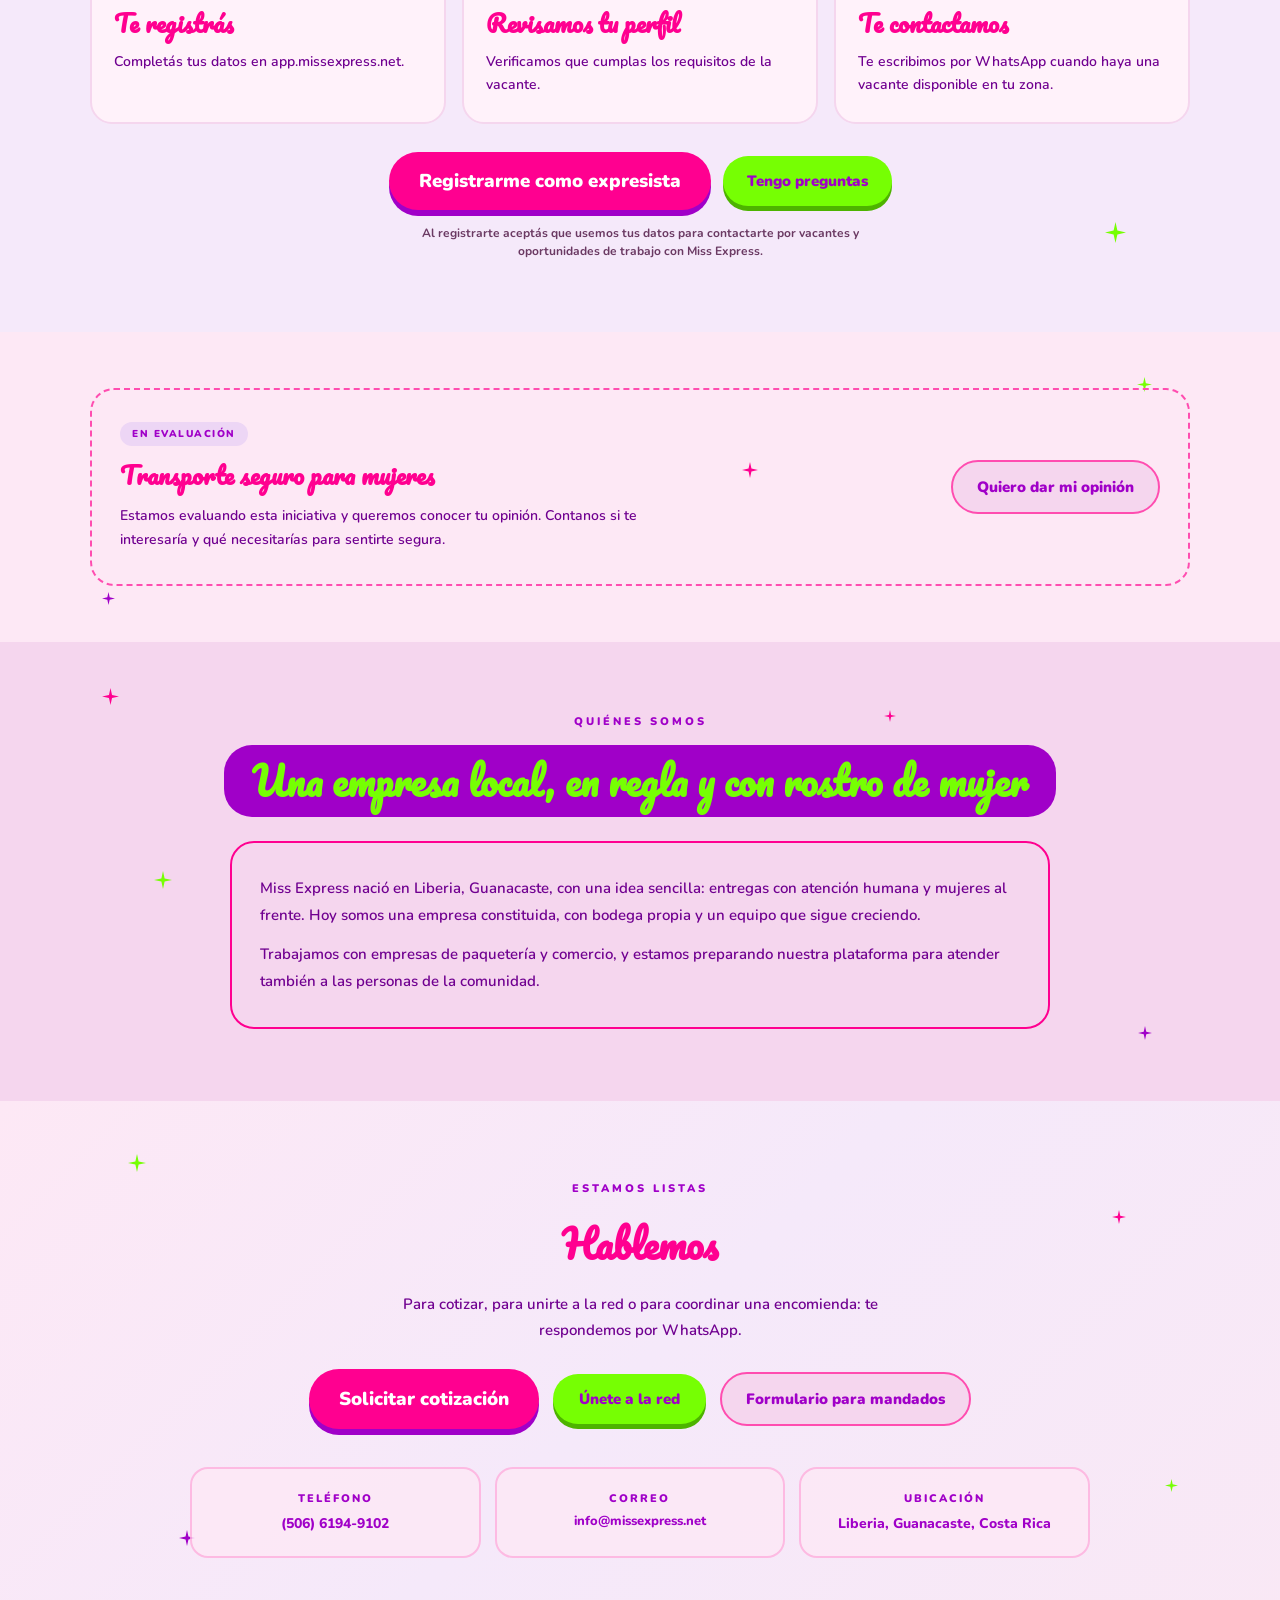
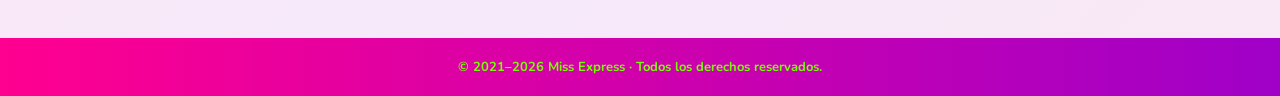
==== commit 5d985cfa: "Contact: rename "Formulario de pedido" to "Formulario para mandados" The Google form is only for err" ====
--- a/index.html
+++ b/index.html
@@ -416,7 +416,7 @@
     <div style="display:flex;flex-wrap:wrap;gap:14px;justify-content:center;align-items:center;margin:12px 0 24px">
       <a href="https://app.missexpress.net/cotizar" style="background:var(--rosa);color:#FFFFFF;font-size:18.7px;font-weight:900;text-align:center;padding:17px 30px;border-radius:50px;box-shadow:0 6px 0 #A000C8">Solicitar cotización</a>
       <a href="https://app.missexpress.net/requisitos-repartidora" style="background:#76FF03;color:#A000C8;font-size:15px;font-weight:900;padding:15px 26px;border-radius:50px;box-shadow:0 5px 0 #4DB300">Únete a la red</a>
-      <a href="https://forms.gle/9q7u6is7NGyQaYtt6" style="background:#F5D6EE;color:var(--morado);font-size:15px;font-weight:900;padding:15px 24px;border-radius:50px;border:2px solid #FF4DB0">Formulario de pedido</a>
+      <a href="https://forms.gle/9q7u6is7NGyQaYtt6" style="background:#F5D6EE;color:var(--morado);font-size:15px;font-weight:900;padding:15px 24px;border-radius:50px;border:2px solid #FF4DB0">Formulario para mandados</a>
     </div>
     <div style="display:grid;grid-template-columns:repeat(auto-fit,minmax(min(220px,100%),1fr));gap:14px;width:100%">
       <a href="tel:+50661949102" style="display:block;background:rgba(253,232,245,.8);border:2px solid rgba(255,0,144,.2);border-radius:18px;padding:22px 16px"><strong style="display:block;font-size:11px;font-weight:900;color:#A000C8;letter-spacing:2px;text-transform:uppercase;margin-bottom:6px">Teléfono</strong><span style="font-size:14px;font-weight:800;color:var(--morado)">(506) 6194-9102</span></a>
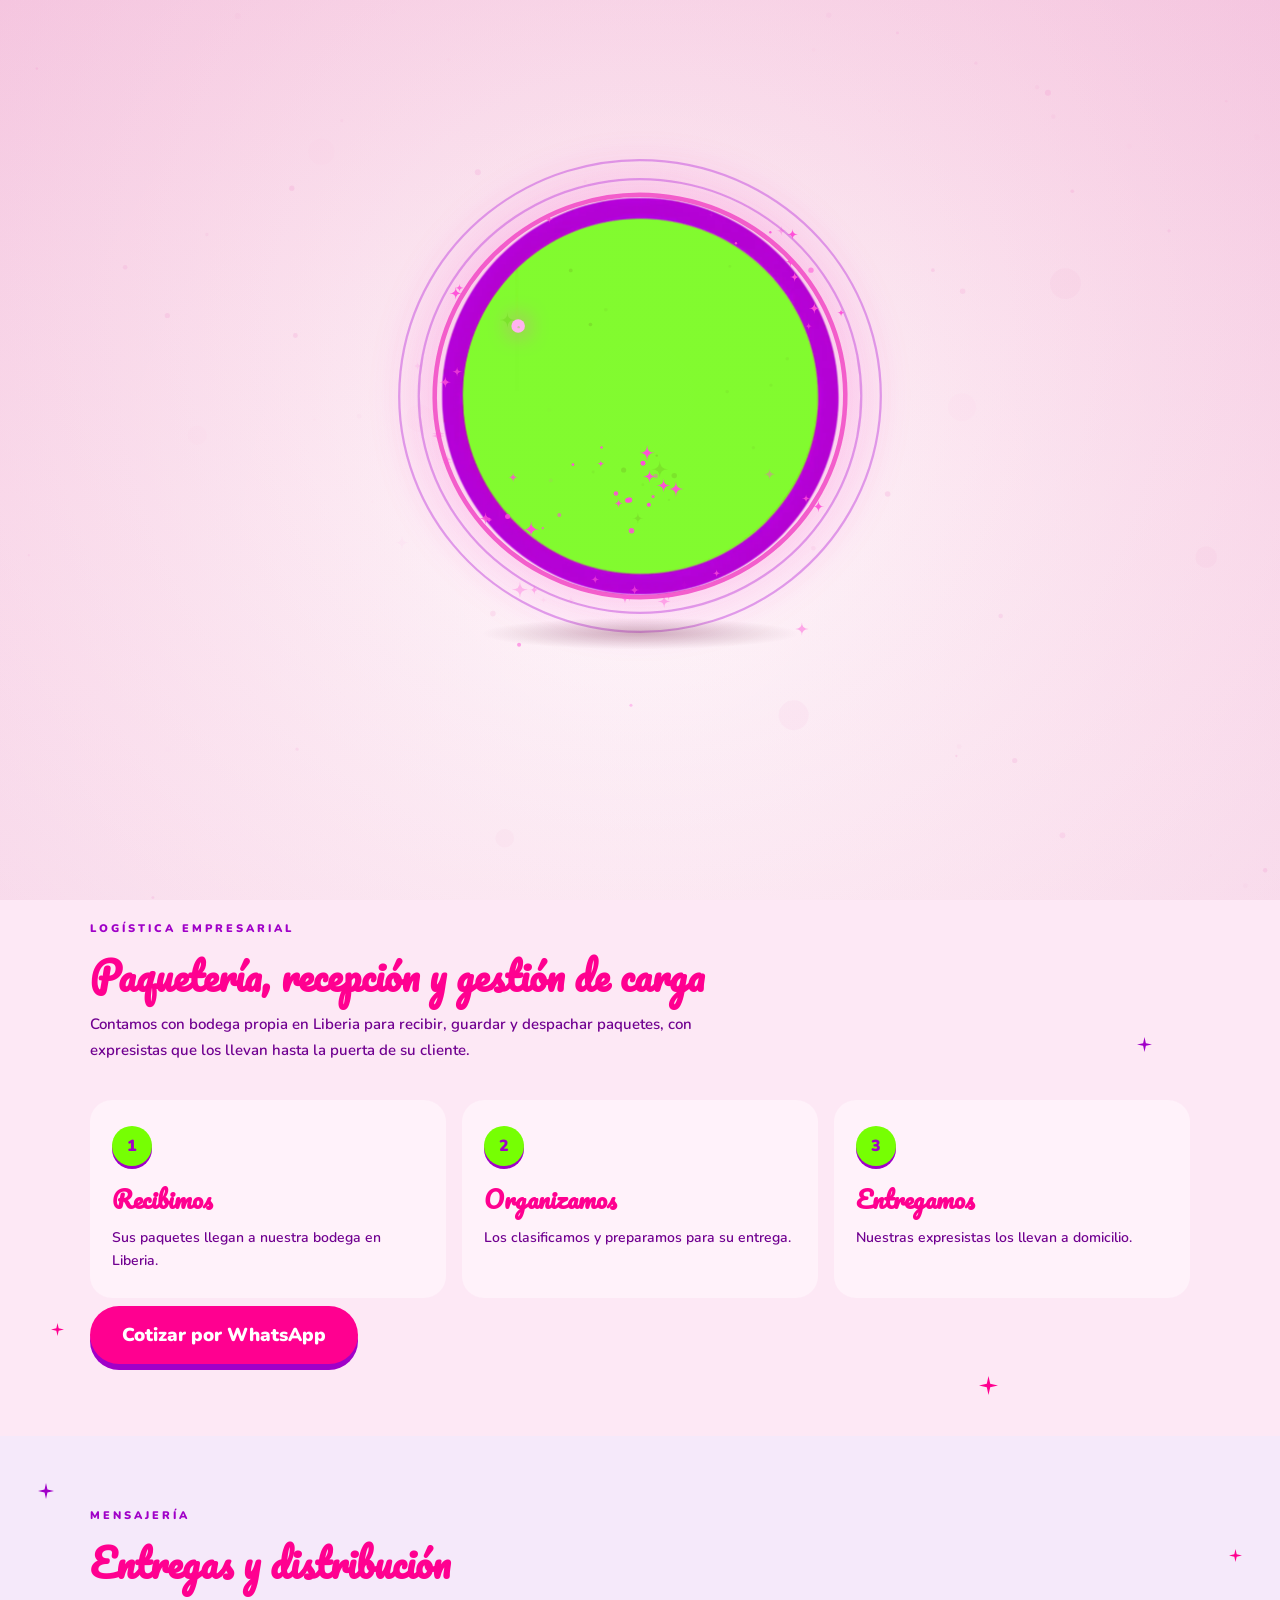
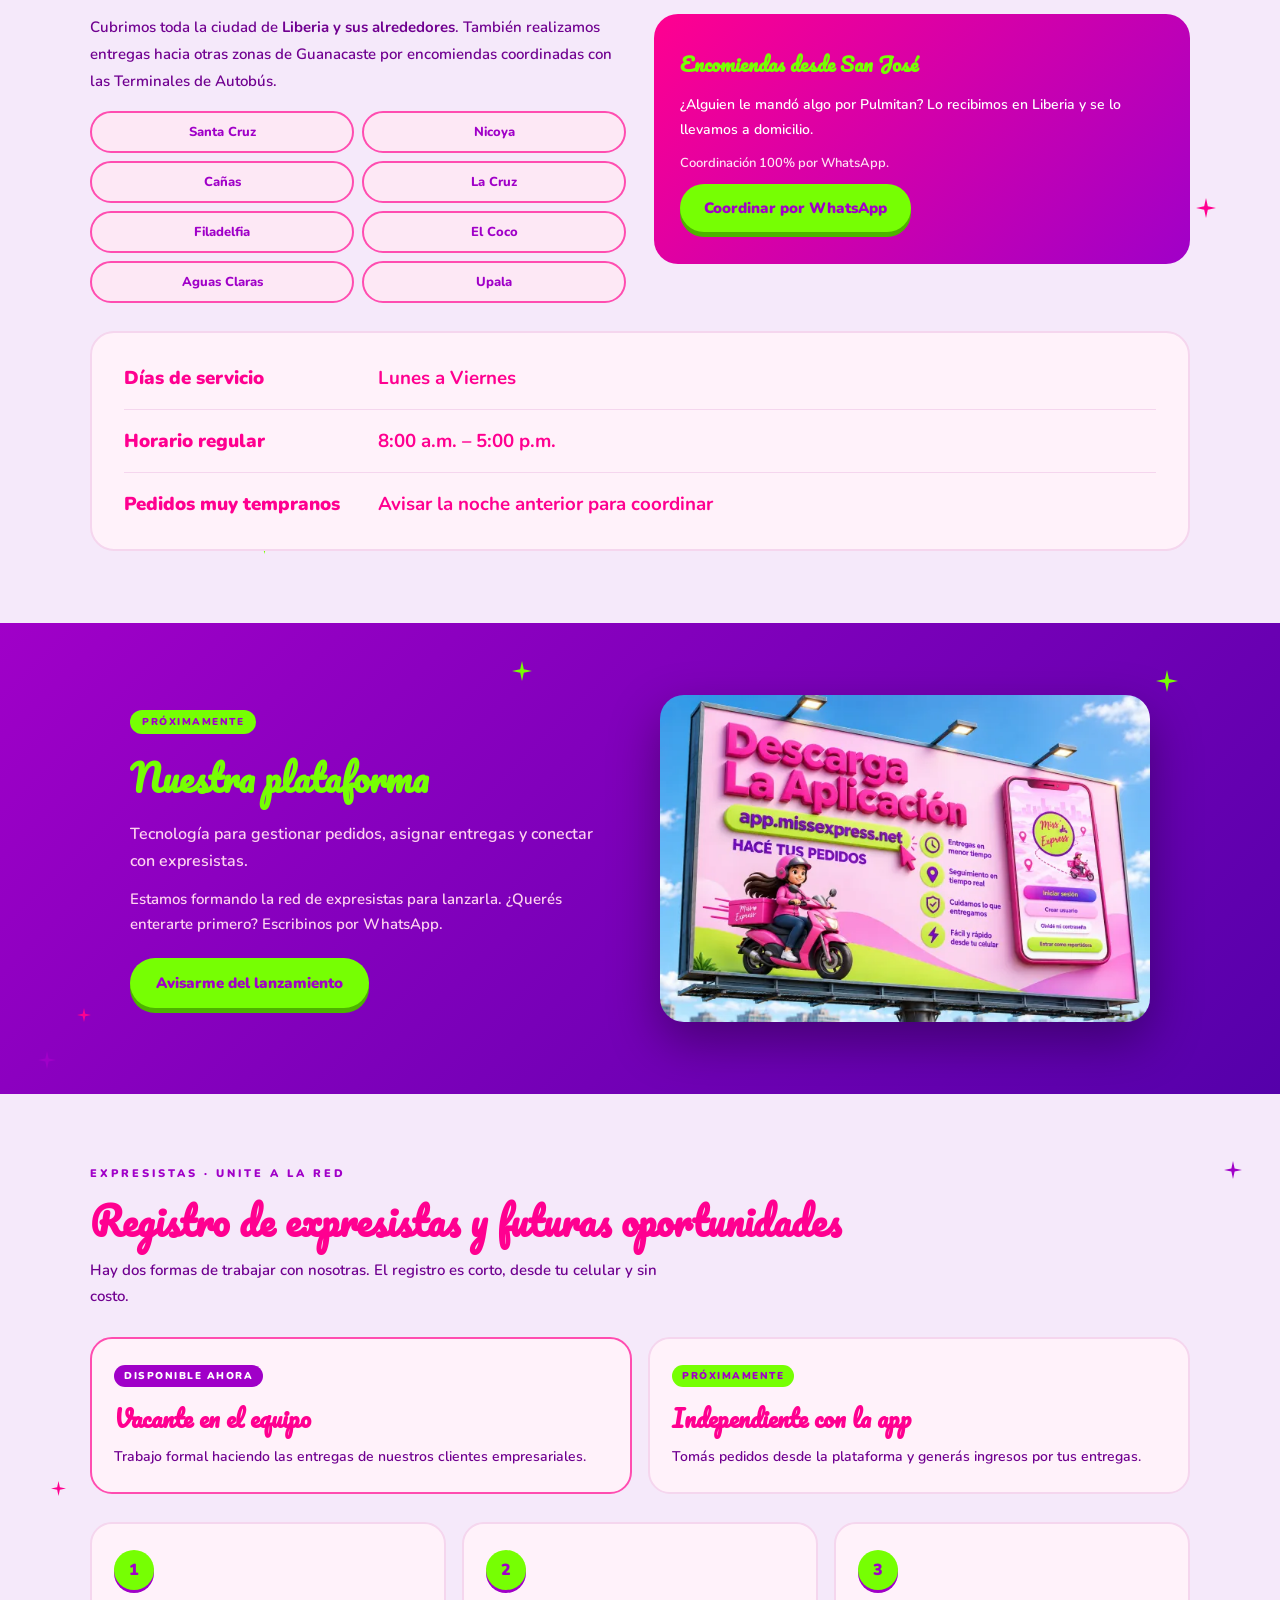
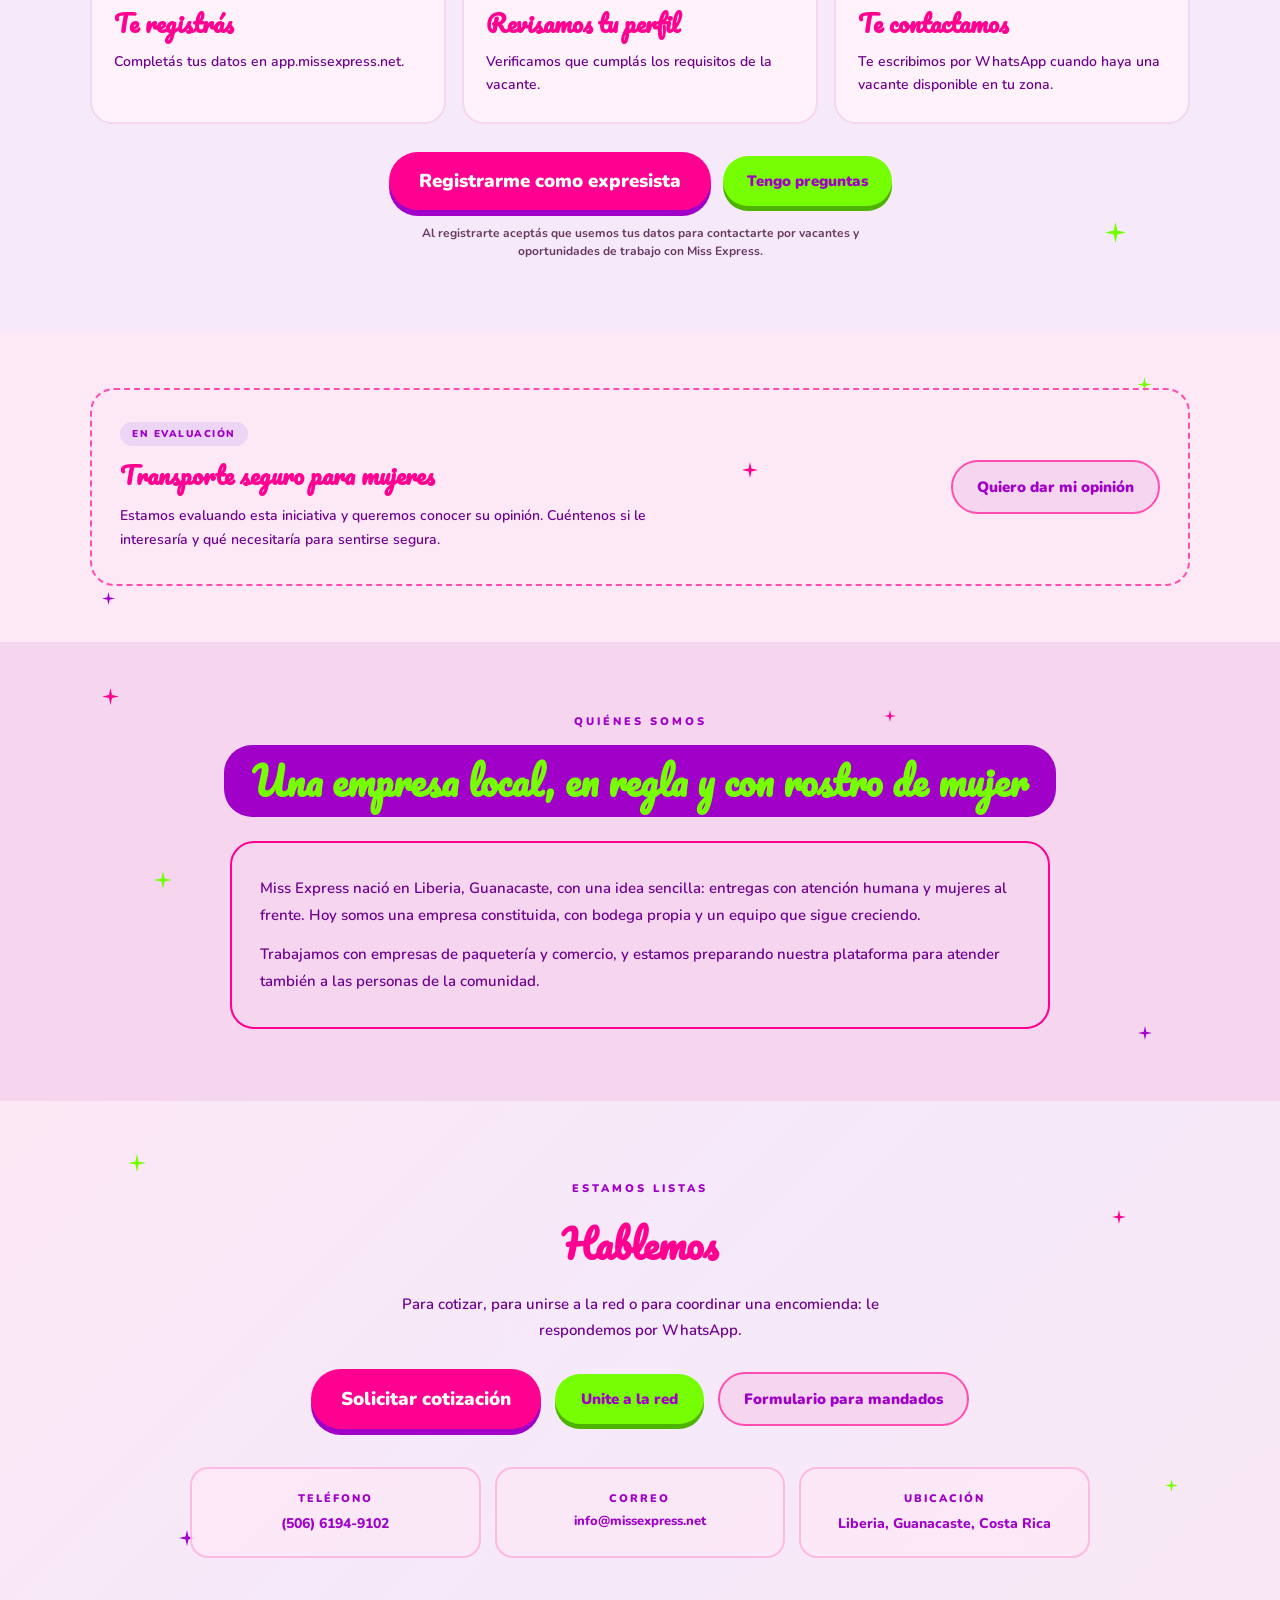
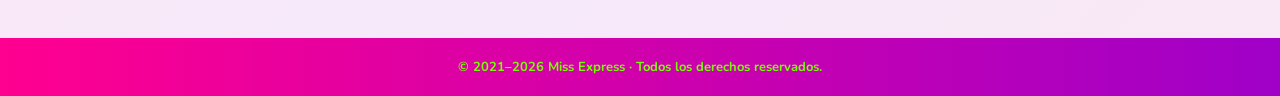
==== commit 94df4255: "Copy: usted for customers, vos for expresistas; launch button to WhatsApp - "Avisarme del lanzamient" ====
--- a/index.html
+++ b/index.html
@@ -8,7 +8,7 @@
   <meta name="viewport" content="width=device-width, initial-scale=1.0"/>
 
   <title>Miss Express – página principal</title>
-  <meta name="description" content="Bienvenida a Miss Express: conoce nuestros servicios y accede fácilmente a la app para hacer tus pedidos en Liberia, Guanacaste."/>
+  <meta name="description" content="Bienvenida a Miss Express: conozca nuestros servicios y acceda fácilmente a la app para hacer sus pedidos en Liberia, Guanacaste."/>
   <meta name="robots" content="index, follow"/>
   <meta name="theme-color" content="#FF0090"/>
 
@@ -172,7 +172,7 @@
       </a>
       <a href="#red" style="display:flex;flex-direction:column;align-items:center;text-align:center;gap:6px;background:#EDD6F5;border:2px solid #C87FE0;border-radius:16px;padding:12px 6px;min-width:0">
         <svg width="20" height="20" viewBox="0 0 24 24" fill="none" stroke-linecap="round" stroke-linejoin="round" aria-hidden="true" style="flex-shrink:0"><g class="icon-lima-border"><circle cx="12" cy="8" r="4"></circle><path d="M4 21c0-4 4-6 8-6s8 2 8 6"></path></g><g class="icon-lima-fill"><circle cx="12" cy="8" r="4"></circle><path d="M4 21c0-4 4-6 8-6s8 2 8 6"></path></g></svg>
-        <span style="font-size:11px;font-weight:900;color:var(--morado);line-height:1.3">Únete a la red</span>
+        <span style="font-size:11px;font-weight:900;color:var(--morado);line-height:1.3">Unite a la red</span>
       </a>
     </div>
   </div>
@@ -195,12 +195,12 @@
   <div style="max-width:1100px;margin:0 auto;position:relative;z-index:2">
     <p style="font-size:11px;font-weight:900;letter-spacing:3px;text-transform:uppercase;color:#A000C8;margin-bottom:16px">Logística empresarial</p>
     <h2 style="font-family:'Pacifico',cursive;font-size:38px;color:var(--rosa);line-height:1.25;margin-bottom:12px">Paquetería, recepción y gestión de carga</h2>
-    <p style="font-size:15px;line-height:1.75;font-weight:600;color:#700090;max-width:620px;margin-bottom:36px">Contamos con bodega propia en Liberia para recibir, guardar y despachar paquetes, con expresistas que los llevan hasta la puerta de tu cliente.</p>
+    <p style="font-size:15px;line-height:1.75;font-weight:600;color:#700090;max-width:620px;margin-bottom:36px">Contamos con bodega propia en Liberia para recibir, guardar y despachar paquetes, con expresistas que los llevan hasta la puerta de su cliente.</p>
     <div class="pasos" style="display:grid;grid-template-columns:repeat(auto-fit,minmax(min(240px,100%),1fr));gap:16px">
       <div style="background:#FFF2FA;border-radius:22px;padding:26px 22px">
         <div style="width:40px;height:40px;border-radius:50%;background:#76FF03;color:#A000C8;font-weight:900;display:flex;align-items:center;justify-content:center;margin-bottom:12px;box-shadow:0 3px 0 #A000C8">1</div>
         <h3 style="font-family:'Pacifico',cursive;font-size:24px;color:var(--rosa);margin-bottom:6px">Recibimos</h3>
-        <p style="font-size:14px;line-height:1.65;font-weight:600;color:#700090">Tus paquetes llegan a nuestra bodega en Liberia.</p>
+        <p style="font-size:14px;line-height:1.65;font-weight:600;color:#700090">Sus paquetes llegan a nuestra bodega en Liberia.</p>
       </div>
       <div style="background:#FFF2FA;border-radius:22px;padding:26px 22px">
         <div style="width:40px;height:40px;border-radius:50%;background:#76FF03;color:#A000C8;font-weight:900;display:flex;align-items:center;justify-content:center;margin-bottom:12px;box-shadow:0 3px 0 #A000C8">2</div>
@@ -252,7 +252,7 @@
       </div>
       <div style="background:linear-gradient(135deg,#FF0090,#A000C8);border-radius:24px;padding:32px 26px;display:flex;flex-direction:column;gap:12px;align-items:flex-start">
         <h3 style="font-family:'Pacifico',cursive;font-size:20px;color:#76FF03">Encomiendas desde San José</h3>
-        <p style="font-size:14px;line-height:1.75;font-weight:600;color:#FFFFFF">¿Alguien te mandó algo por Pulmitan? Lo recibimos en Liberia y te lo llevamos a domicilio.</p>
+        <p style="font-size:14px;line-height:1.75;font-weight:600;color:#FFFFFF">¿Alguien le mandó algo por Pulmitan? Lo recibimos en Liberia y se lo llevamos a domicilio.</p>
         <p style="font-size:13px;font-weight:600;color:#FFE3F5">Coordinación 100% por WhatsApp.</p>
         <a href="https://wa.me/50661949102" style="background:#76FF03;color:#A000C8;font-size:15px;font-weight:900;padding:14px 24px;border-radius:50px;box-shadow:0 5px 0 #4DB300">Coordinar por WhatsApp</a>
       </div>
@@ -285,7 +285,7 @@
       <h2 style="font-family:'Pacifico',cursive;font-size:36px;color:#76FF03">Nuestra plataforma</h2>
       <p style="font-size:16px;line-height:1.7;font-weight:600;color:#FFD3F0">Tecnología para gestionar pedidos, asignar entregas y conectar con expresistas.</p>
       <p style="font-size:15px;line-height:1.7;font-weight:600;color:#FFD3F0">Estamos formando la red de expresistas para lanzarla. ¿Querés enterarte primero? Escribinos por WhatsApp.</p>
-      <a href="mailto:info@missexpress.net" style="margin-top:8px;background:#76FF03;color:#A000C8;font-size:15px;font-weight:900;padding:15px 26px;border-radius:50px;box-shadow:0 5px 0 #4DB300">Avisarme del lanzamiento</a>
+      <a href="https://wa.me/50661949102?text=Hola%2C%20quiero%20que%20me%20avisen%20cuando%20lancen%20la%20app%20de%20Miss%20Express." style="margin-top:8px;background:#76FF03;color:#A000C8;font-size:15px;font-weight:900;padding:15px 26px;border-radius:50px;box-shadow:0 5px 0 #4DB300">Avisarme del lanzamiento</a>
     </div>
     <div style="flex:1 1 320px;border-radius:24px;overflow:hidden;box-shadow:0 20px 50px rgba(0,0,0,.35)">
       <img src="img/Anuncio-960.webp" srcset="img/Anuncio-640.webp 640w, img/Anuncio-960.webp 960w, img/Anuncio-1280.webp 1280w" sizes="(max-width:700px) calc(100vw - 48px), 490px" width="960" height="640" loading="lazy" decoding="async" alt="Concepto de la valla de lanzamiento: Descarga la App Miss Express" style="width:100%;height:auto;display:block">
@@ -308,7 +308,7 @@
     <svg width="12" height="12" viewBox="0 0 20 20"><path d="M10 0 L11.8 8.2 L20 10 L11.8 11.8 L10 20 L8.2 11.8 L0 10 L8.2 8.2Z" fill="#A000C8"></path></svg>
   </div>
   <div style="max-width:1100px;margin:0 auto;position:relative;z-index:2">
-    <p style="font-size:11px;font-weight:900;letter-spacing:3px;text-transform:uppercase;color:#A000C8;margin-bottom:16px">Expresistas · Únete a la red</p>
+    <p style="font-size:11px;font-weight:900;letter-spacing:3px;text-transform:uppercase;color:#A000C8;margin-bottom:16px">Expresistas · Unite a la red</p>
     <h2 style="font-family:'Pacifico',cursive;font-size:38px;color:var(--rosa);line-height:1.25;margin-bottom:12px">Registro de expresistas y futuras oportunidades</h2>
     <p style="font-size:15px;line-height:1.75;font-weight:600;color:#700090;max-width:600px;margin-bottom:28px">Hay dos formas de trabajar con nosotras. El registro es corto, desde tu celular y sin costo.</p>
     <div style="display:grid;grid-template-columns:repeat(auto-fit,minmax(min(280px,100%),1fr));gap:16px;margin-bottom:28px">
@@ -332,7 +332,7 @@
       <div style="background:#FFF2FA;border:2px solid #F5D6EE;border-radius:22px;padding:26px 22px">
         <div style="width:40px;height:40px;border-radius:50%;background:#76FF03;color:#A000C8;font-weight:900;display:flex;align-items:center;justify-content:center;margin-bottom:12px;box-shadow:0 3px 0 #A000C8">2</div>
         <h3 style="font-family:'Pacifico',cursive;font-size:24px;color:var(--rosa);margin-bottom:6px">Revisamos tu perfil</h3>
-        <p style="font-size:14px;line-height:1.65;font-weight:600;color:#700090">Verificamos que cumplas los requisitos de la vacante.</p>
+        <p style="font-size:14px;line-height:1.65;font-weight:600;color:#700090">Verificamos que cumplás los requisitos de la vacante.</p>
       </div>
       <div style="background:#FFF2FA;border:2px solid #F5D6EE;border-radius:22px;padding:26px 22px">
         <div style="width:40px;height:40px;border-radius:50%;background:#76FF03;color:#A000C8;font-weight:900;display:flex;align-items:center;justify-content:center;margin-bottom:12px;box-shadow:0 3px 0 #A000C8">3</div>
@@ -364,7 +364,7 @@
       <div style="flex:1 1 420px;display:flex;flex-direction:column;gap:8px;align-items:flex-start">
         <span style="background:#EDD6F5;color:#A000C8;font-size:10px;font-weight:900;letter-spacing:1.5px;text-transform:uppercase;padding:5px 12px;border-radius:50px">En evaluación</span>
         <h3 style="font-family:'Pacifico',cursive;font-size:24px;color:var(--rosa)">Transporte seguro para mujeres</h3>
-        <p style="font-size:14px;line-height:1.7;font-weight:600;color:#700090;max-width:560px">Estamos evaluando esta iniciativa y queremos conocer tu opinión. Contanos si te interesaría y qué necesitarías para sentirte segura.</p>
+        <p style="font-size:14px;line-height:1.7;font-weight:600;color:#700090;max-width:560px">Estamos evaluando esta iniciativa y queremos conocer su opinión. Cuéntenos si le interesaría y qué necesitaría para sentirse segura.</p>
       </div>
       <a href="mailto:info@missexpress.net" style="background:#F5D6EE;color:var(--morado);font-size:15px;font-weight:900;padding:15px 24px;border-radius:50px;border:2px solid #FF4DB0">Quiero dar mi opinión</a>
     </div>
@@ -412,10 +412,10 @@
   <div style="max-width:900px;margin:0 auto;display:flex;flex-direction:column;align-items:center;gap:14px;position:relative;z-index:2">
     <p style="font-size:11px;font-weight:900;letter-spacing:3px;text-transform:uppercase;color:#A000C8">Estamos listas</p>
     <h2 style="font-family:'Pacifico',cursive;font-size:38px;color:var(--rosa)">Hablemos</h2>
-    <p style="font-size:15px;line-height:1.75;font-weight:600;color:#700090;max-width:560px">Para cotizar, para unirte a la red o para coordinar una encomienda: te respondemos por WhatsApp.</p>
+    <p style="font-size:15px;line-height:1.75;font-weight:600;color:#700090;max-width:560px">Para cotizar, para unirse a la red o para coordinar una encomienda: le respondemos por WhatsApp.</p>
     <div style="display:flex;flex-wrap:wrap;gap:14px;justify-content:center;align-items:center;margin:12px 0 24px">
       <a href="https://app.missexpress.net/cotizar" style="background:var(--rosa);color:#FFFFFF;font-size:18.7px;font-weight:900;text-align:center;padding:17px 30px;border-radius:50px;box-shadow:0 6px 0 #A000C8">Solicitar cotización</a>
-      <a href="https://app.missexpress.net/requisitos-repartidora" style="background:#76FF03;color:#A000C8;font-size:15px;font-weight:900;padding:15px 26px;border-radius:50px;box-shadow:0 5px 0 #4DB300">Únete a la red</a>
+      <a href="https://app.missexpress.net/requisitos-repartidora" style="background:#76FF03;color:#A000C8;font-size:15px;font-weight:900;padding:15px 26px;border-radius:50px;box-shadow:0 5px 0 #4DB300">Unite a la red</a>
       <a href="https://forms.gle/9q7u6is7NGyQaYtt6" style="background:#F5D6EE;color:var(--morado);font-size:15px;font-weight:900;padding:15px 24px;border-radius:50px;border:2px solid #FF4DB0">Formulario para mandados</a>
     </div>
     <div style="display:grid;grid-template-columns:repeat(auto-fit,minmax(min(220px,100%),1fr));gap:14px;width:100%">
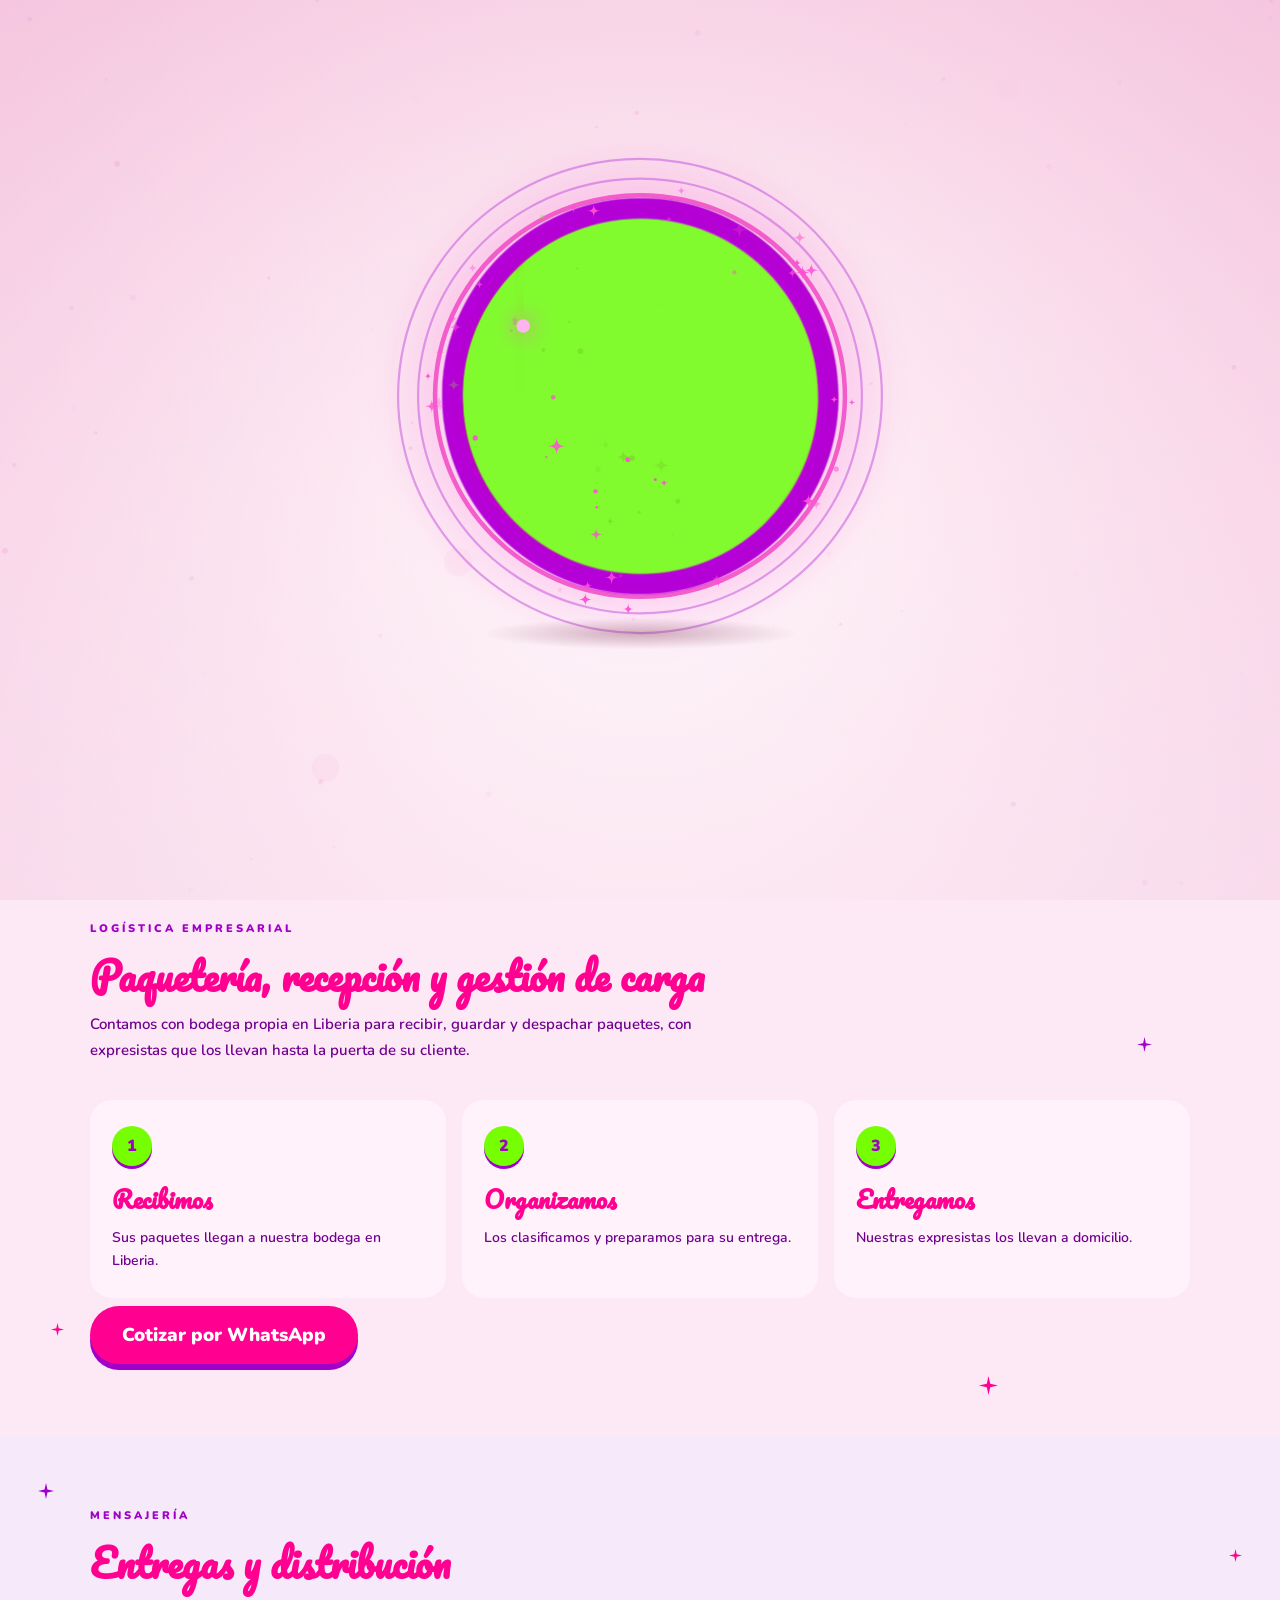
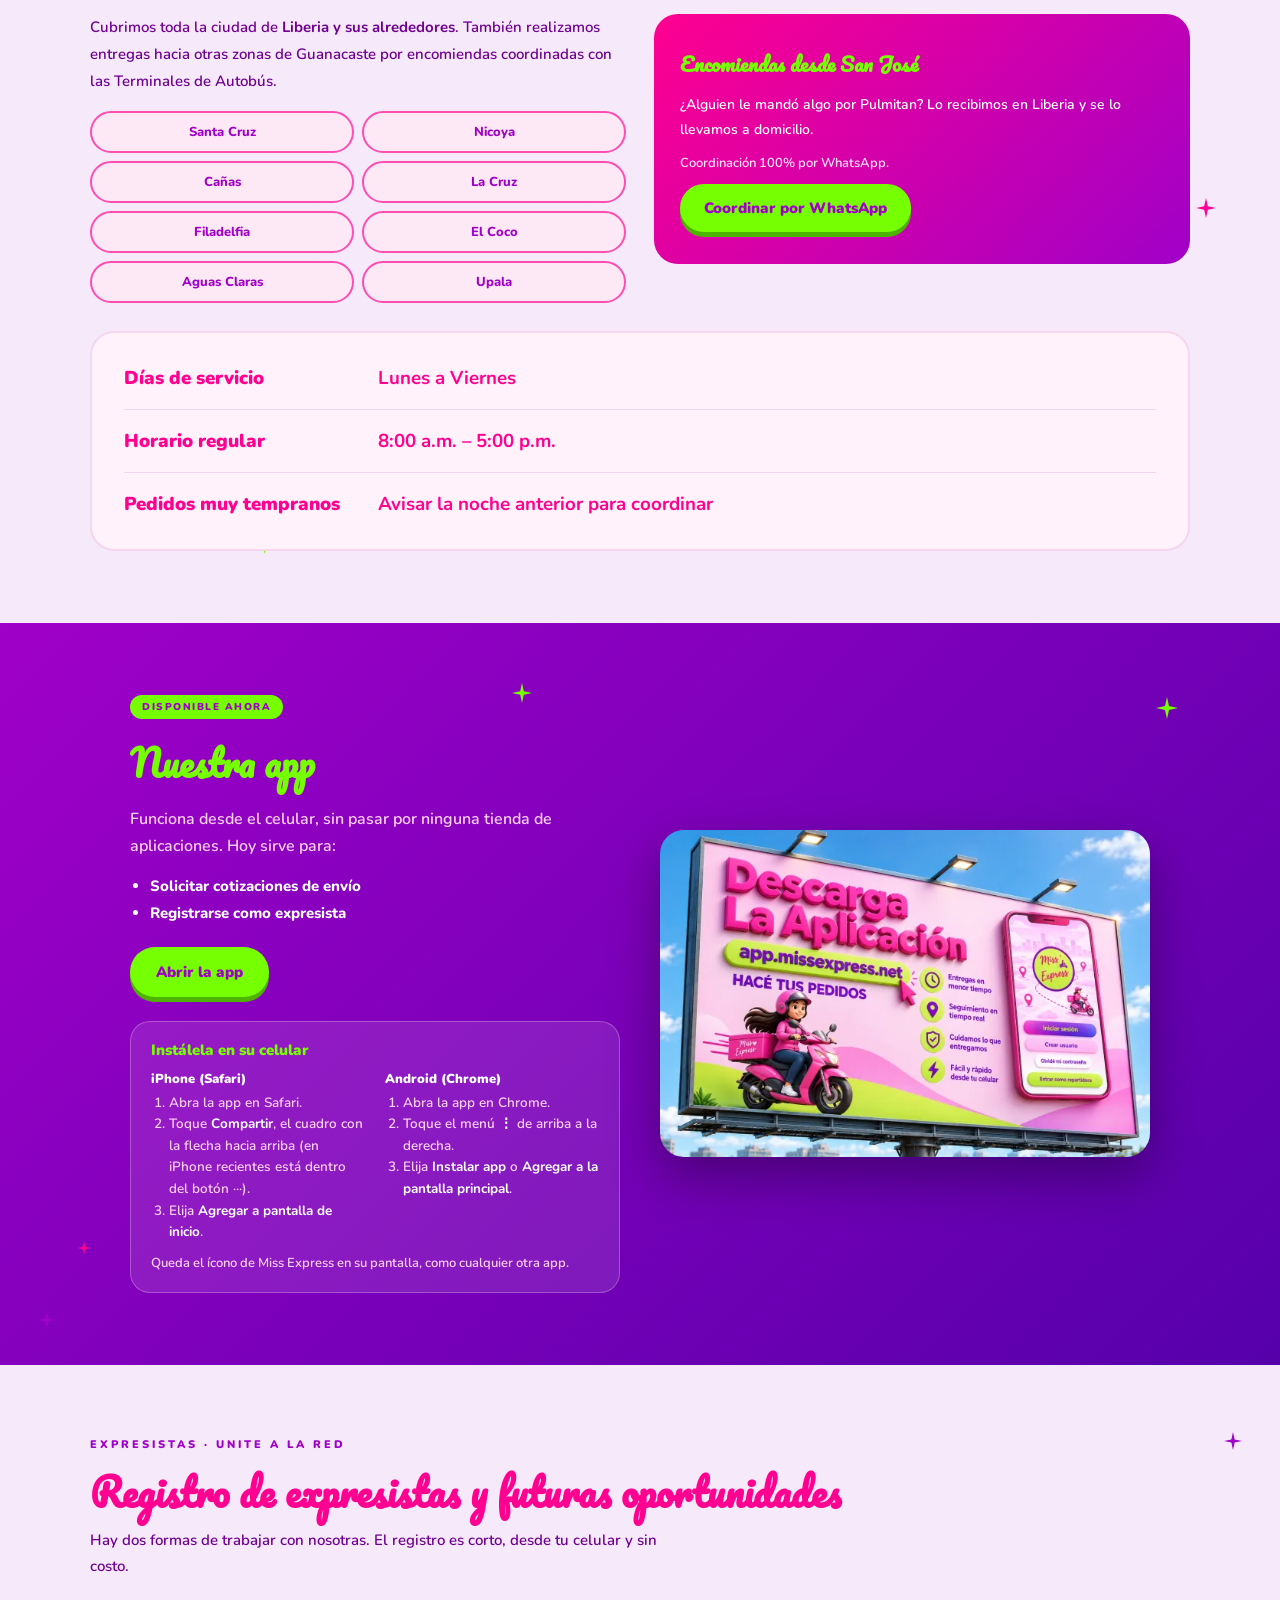
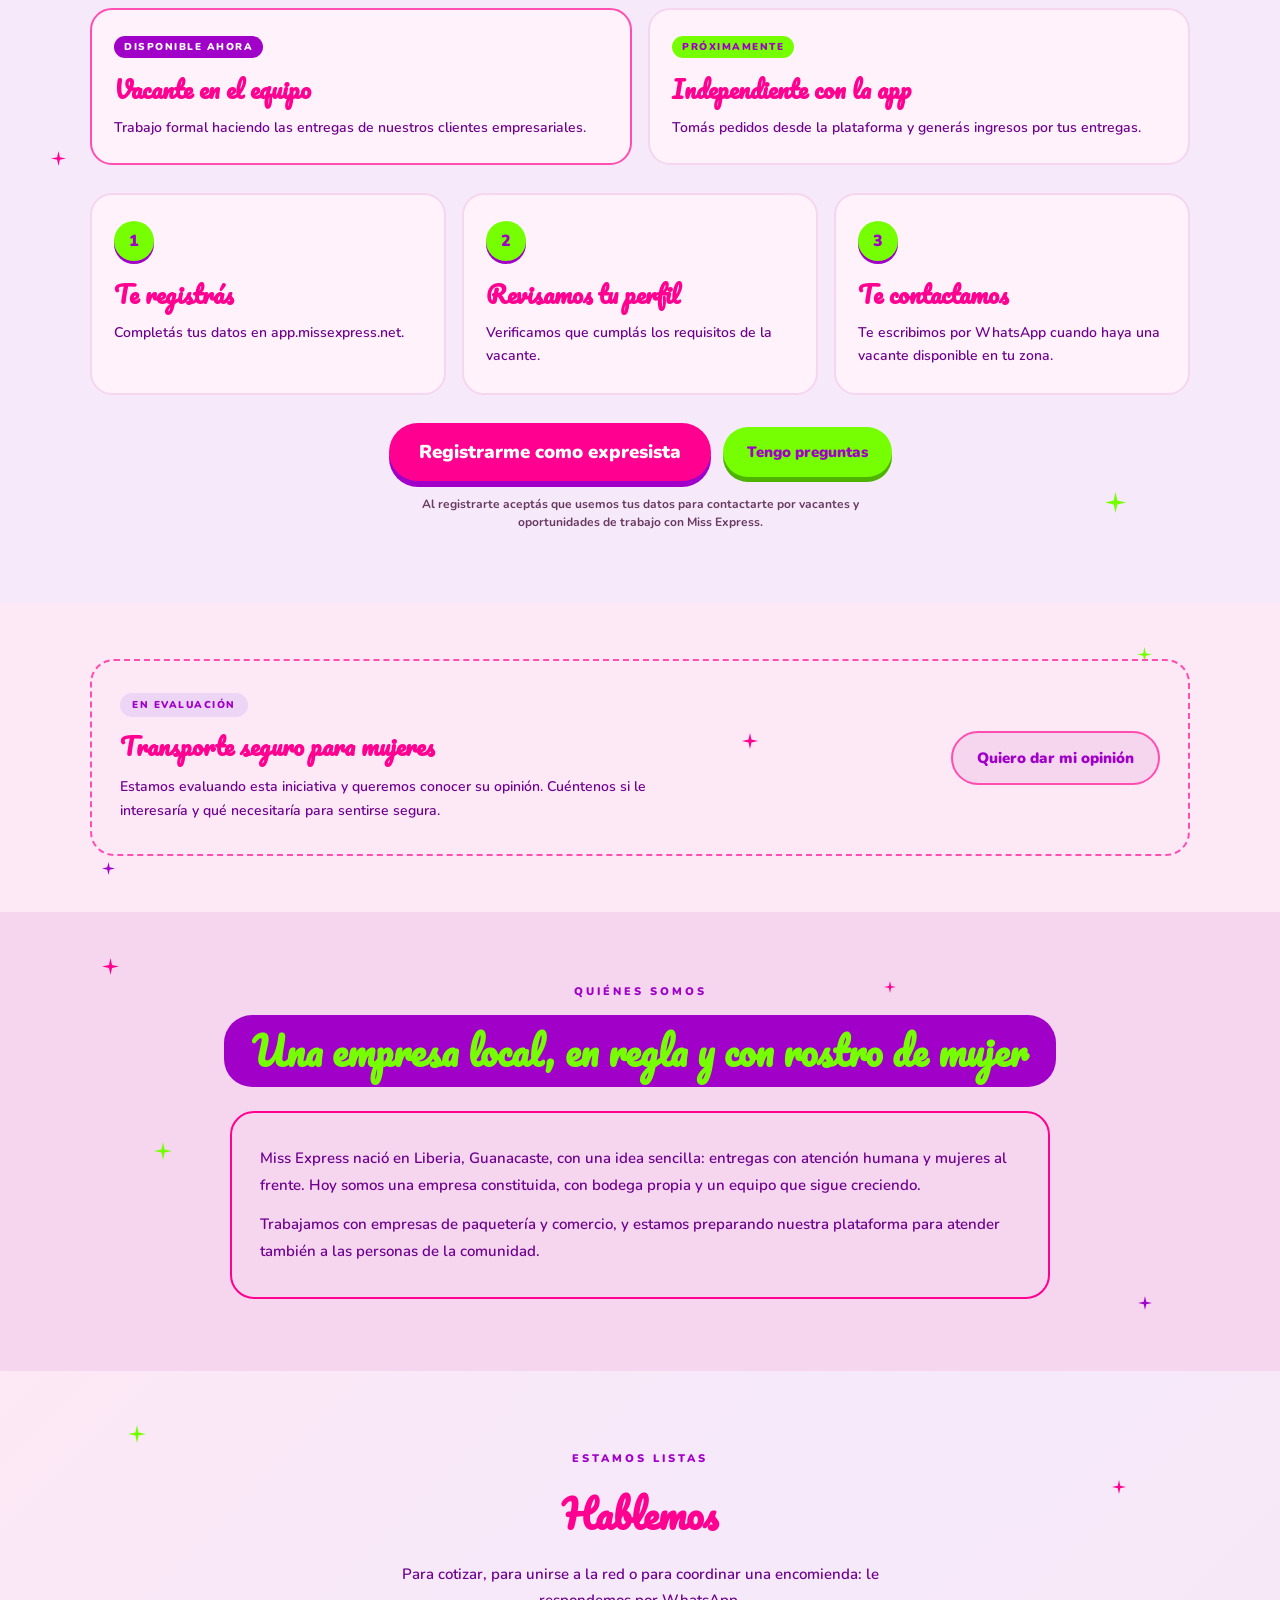
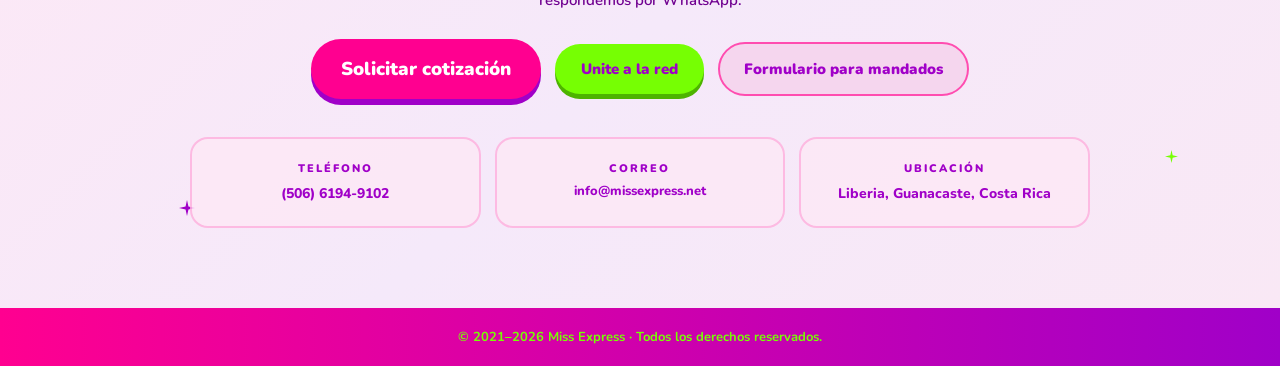
==== commit b114cd75: "App section: available now, what it does today, how to install the PWA "Próximamente / Avisarme del " ====
--- a/index.html
+++ b/index.html
@@ -281,11 +281,36 @@
   </div>
   <div style="max-width:1020px;margin:0 auto;display:flex;flex-wrap:wrap;align-items:center;gap:40px;position:relative;z-index:2">
     <div style="flex:1 1 320px;display:flex;flex-direction:column;align-items:flex-start;gap:12px">
-      <span style="background:#76FF03;color:#A000C8;font-size:10px;font-weight:900;letter-spacing:1.5px;text-transform:uppercase;padding:5px 12px;border-radius:50px">Próximamente</span>
-      <h2 style="font-family:'Pacifico',cursive;font-size:36px;color:#76FF03">Nuestra plataforma</h2>
-      <p style="font-size:16px;line-height:1.7;font-weight:600;color:#FFD3F0">Tecnología para gestionar pedidos, asignar entregas y conectar con expresistas.</p>
-      <p style="font-size:15px;line-height:1.7;font-weight:600;color:#FFD3F0">Estamos formando la red de expresistas para lanzarla. ¿Querés enterarte primero? Escribinos por WhatsApp.</p>
-      <a href="https://wa.me/50661949102?text=Hola%2C%20quiero%20que%20me%20avisen%20cuando%20lancen%20la%20app%20de%20Miss%20Express." style="margin-top:8px;background:#76FF03;color:#A000C8;font-size:15px;font-weight:900;padding:15px 26px;border-radius:50px;box-shadow:0 5px 0 #4DB300">Avisarme del lanzamiento</a>
+      <span style="background:#76FF03;color:#A000C8;font-size:10px;font-weight:900;letter-spacing:1.5px;text-transform:uppercase;padding:5px 12px;border-radius:50px">Disponible ahora</span>
+      <h2 style="font-family:'Pacifico',cursive;font-size:36px;color:#76FF03">Nuestra app</h2>
+      <p style="font-size:16px;line-height:1.7;font-weight:600;color:#FFD3F0">Funciona desde el celular, sin pasar por ninguna tienda de aplicaciones. Hoy sirve para:</p>
+      <ul style="margin:0;padding-left:20px;font-size:15px;line-height:1.8;font-weight:800;color:#FFFFFF">
+        <li>Solicitar cotizaciones de envío</li>
+        <li>Registrarse como expresista</li>
+      </ul>
+      <a href="https://app.missexpress.net/" style="margin-top:8px;background:#76FF03;color:#A000C8;font-size:15px;font-weight:900;padding:15px 26px;border-radius:50px;box-shadow:0 5px 0 #4DB300">Abrir la app</a>
+      <div style="width:100%;box-sizing:border-box;margin-top:12px;background:rgba(255,255,255,.1);border:1px solid rgba(255,255,255,.25);border-radius:20px;padding:18px 20px">
+        <p style="font-size:15px;font-weight:900;color:#76FF03;margin-bottom:10px">Instálela en su celular</p>
+        <div style="display:grid;grid-template-columns:repeat(auto-fit,minmax(min(200px,100%),1fr));gap:14px 20px">
+          <div>
+            <p style="font-size:13px;font-weight:900;color:#FFFFFF;margin-bottom:4px">iPhone (Safari)</p>
+            <ol style="margin:0;padding-left:18px;font-size:13.5px;line-height:1.6;font-weight:600;color:#FFD3F0">
+              <li>Abra la app en Safari.</li>
+              <li>Toque <strong style="color:#FFFFFF">Compartir</strong>, el cuadro con la flecha hacia arriba (en iPhone recientes está dentro del botón ···).</li>
+              <li>Elija <strong style="color:#FFFFFF">Agregar a pantalla de inicio</strong>.</li>
+            </ol>
+          </div>
+          <div>
+            <p style="font-size:13px;font-weight:900;color:#FFFFFF;margin-bottom:4px">Android (Chrome)</p>
+            <ol style="margin:0;padding-left:18px;font-size:13.5px;line-height:1.6;font-weight:600;color:#FFD3F0">
+              <li>Abra la app en Chrome.</li>
+              <li>Toque el menú <strong style="color:#FFFFFF">⋮</strong> de arriba a la derecha.</li>
+              <li>Elija <strong style="color:#FFFFFF">Instalar app</strong> o <strong style="color:#FFFFFF">Agregar a la pantalla principal</strong>.</li>
+            </ol>
+          </div>
+        </div>
+        <p style="font-size:13px;line-height:1.6;font-weight:600;color:#FFD3F0;margin-top:10px">Queda el ícono de Miss Express en su pantalla, como cualquier otra app.</p>
+      </div>
     </div>
     <div style="flex:1 1 320px;border-radius:24px;overflow:hidden;box-shadow:0 20px 50px rgba(0,0,0,.35)">
       <img src="img/Anuncio-960.webp" srcset="img/Anuncio-640.webp 640w, img/Anuncio-960.webp 960w, img/Anuncio-1280.webp 1280w" sizes="(max-width:700px) calc(100vw - 48px), 490px" width="960" height="640" loading="lazy" decoding="async" alt="Concepto de la valla de lanzamiento: Descarga la App Miss Express" style="width:100%;height:auto;display:block">
